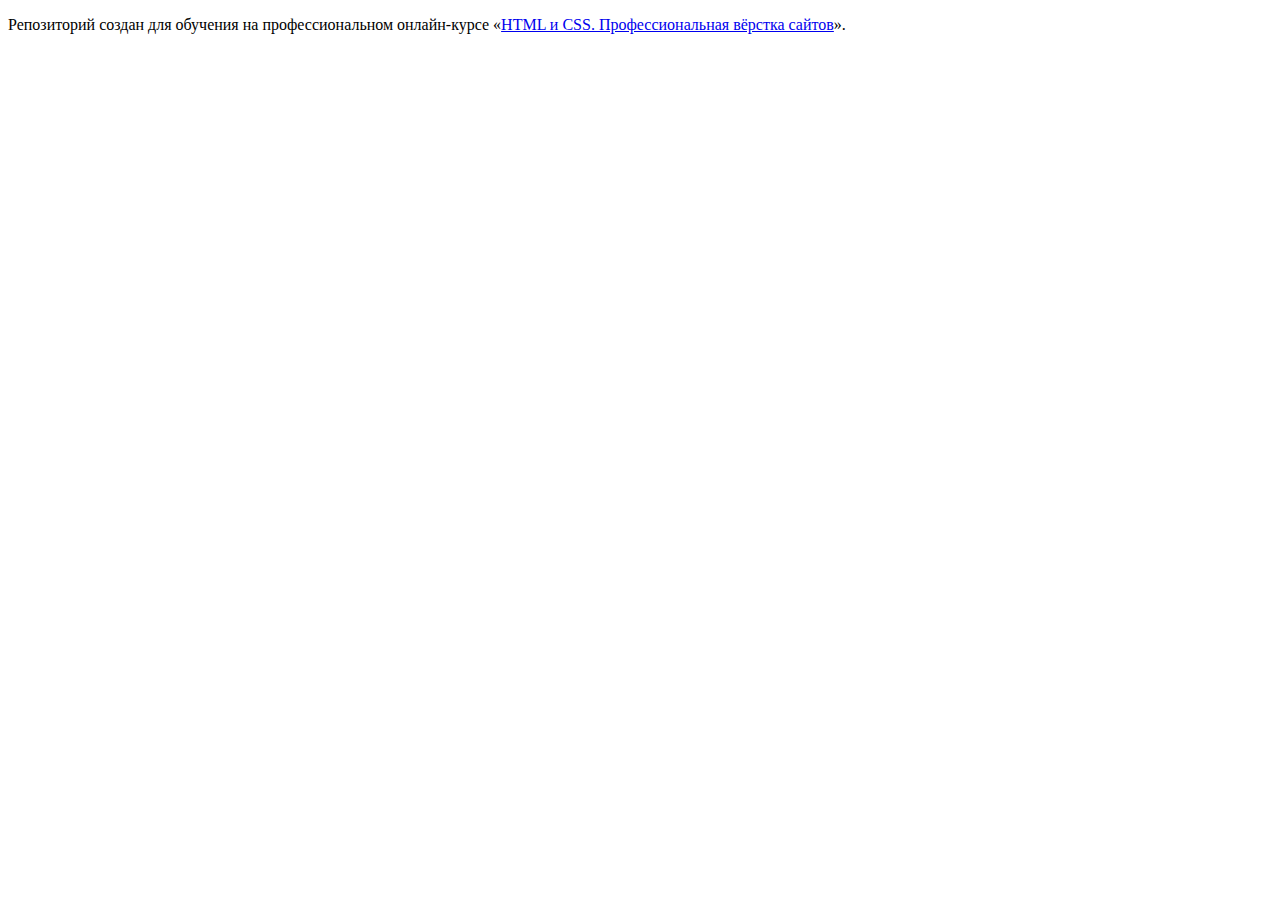
==== index.html @ 83d57901 ":hatching_chick:" ====
<!DOCTYPE html>
<html lang="ru">
  <head>
    <meta charset="utf-8">
    <title>HTML Academy: Глейси</title>
  </head>
  <body>

    <p>Репозиторий создан для обучения на профессиональном онлайн‑курсе «<a href="https://htmlacademy.ru/intensive/htmlcss">HTML и CSS. Профессиональная вёрстка сайтов</a>».</p>

  </body>
</html>
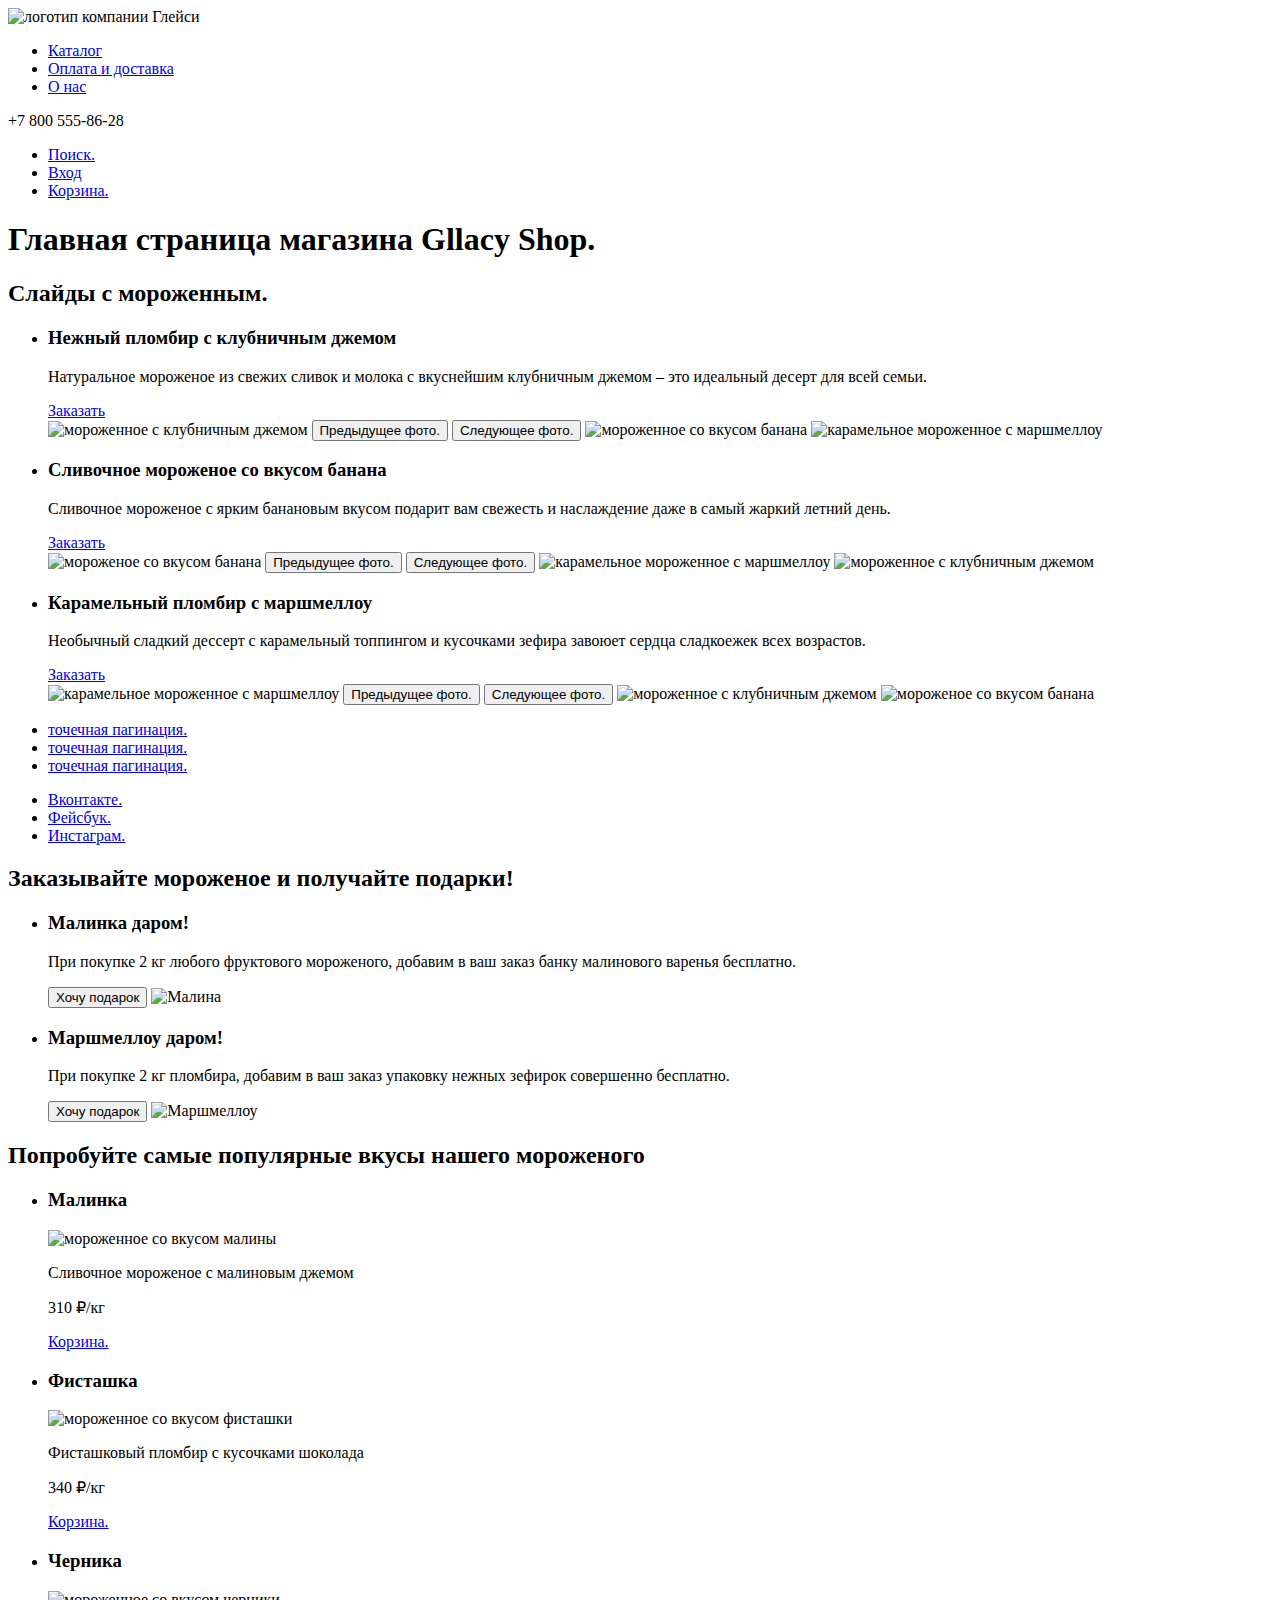
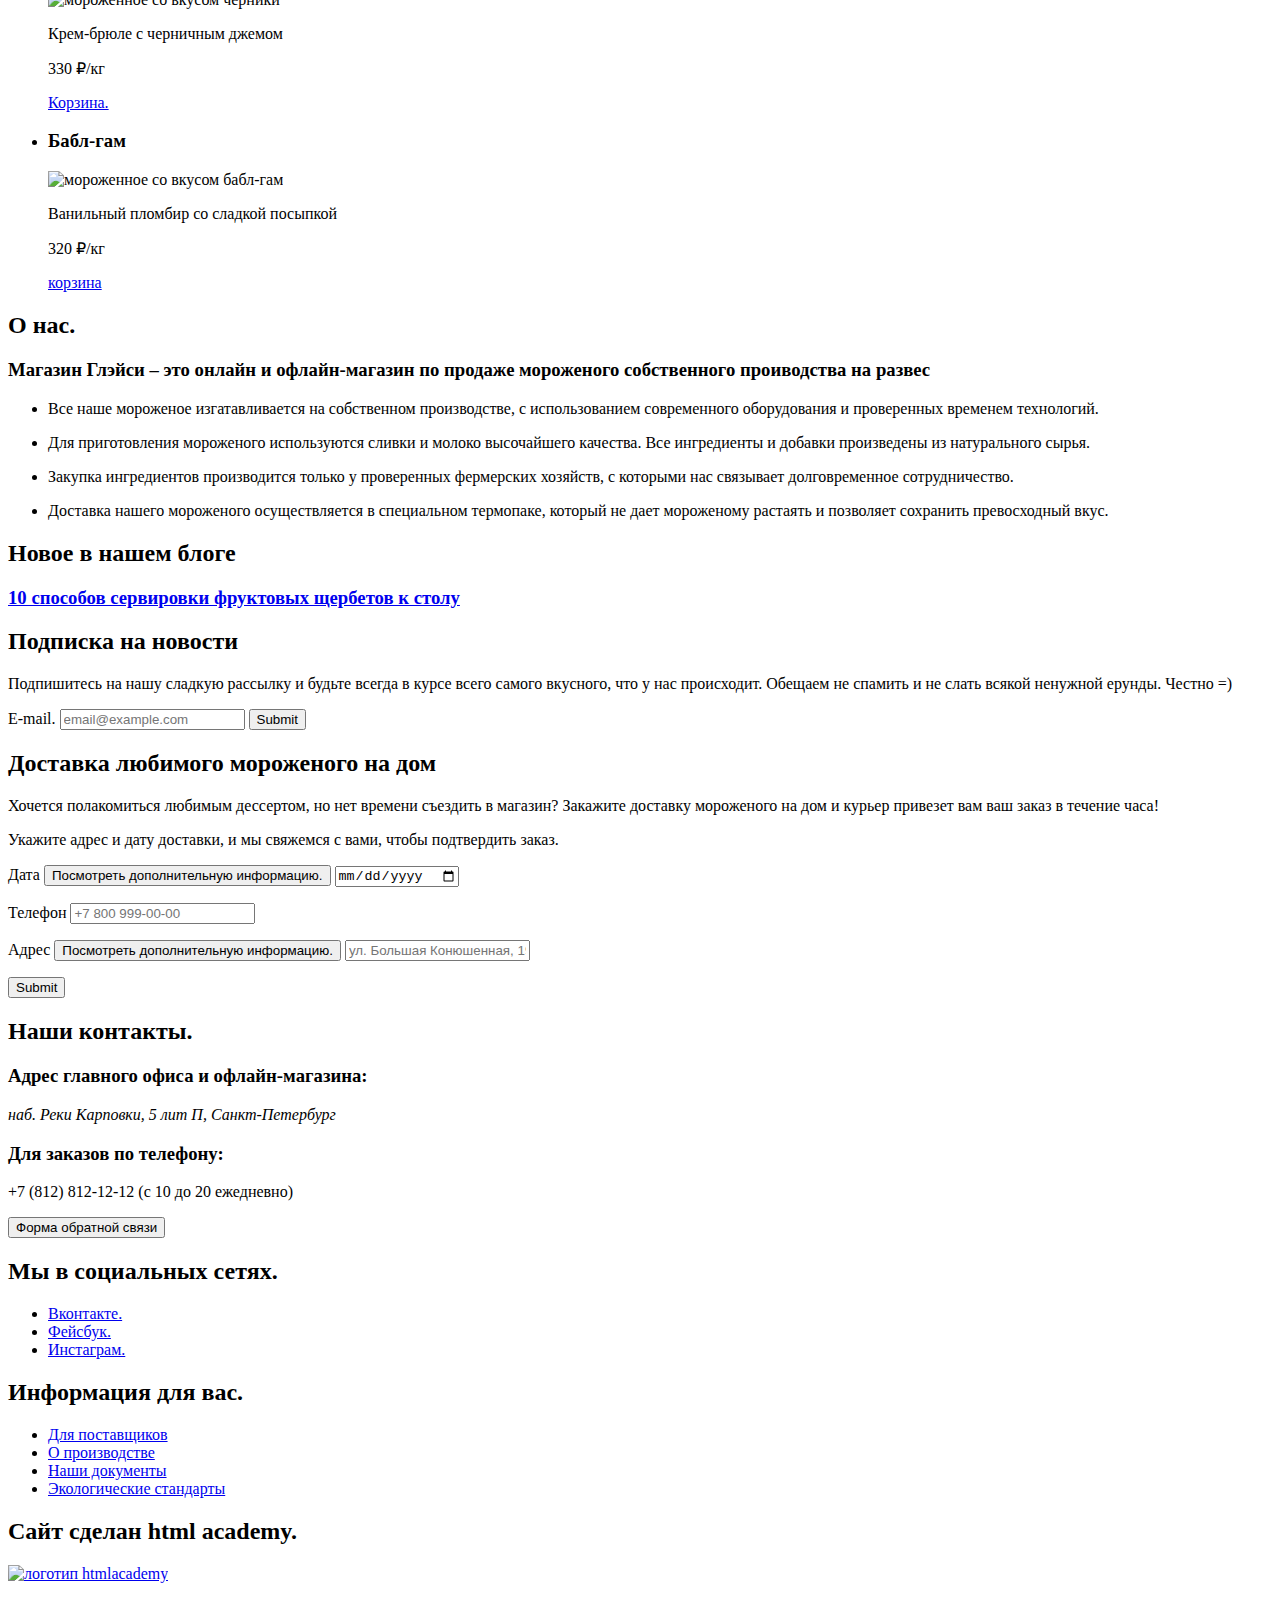
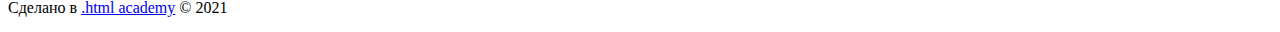
==== commit 778d579b: "добавил семантическую разметку" ====
--- a/index.html
+++ b/index.html
@@ -1,12 +1,358 @@
 <!DOCTYPE html>
 <html lang="ru">
-  <head>
-    <meta charset="utf-8">
-    <title>HTML Academy: Глейси</title>
-  </head>
-  <body>
 
-    <p>Репозиторий создан для обучения на профессиональном онлайн‑курсе «<a href="https://htmlacademy.ru/intensive/htmlcss">HTML и CSS. Профессиональная вёрстка сайтов</a>».</p>
+<head>
+  <meta charset="UTF-8">
+  <meta http-equiv="X-UA-Compatible" content="IE=edge">
+  <meta name="viewport" content="width=device-width, initial-scale=1.0">
+  <title>HTML Academy: Глейси</title>
+</head>
 
-  </body>
+<body>
+  <header class="page-header">
+    <nav class="navigation">
+      <a class="navigation-link"><img class="logo" src="#" alt="логотип компании Глейси" /></a>
+      <ul class="navigation-list">
+        <li class="navigation-item">
+          <a class="navigation-link" href="catalog.html">Каталог</a>
+        </li>
+        <li class="navigation-item">
+          <a class="navigation-link" href="#">Оплата и доставка</a>
+        </li>
+        <li class="navigation-item">
+          <a class="navigation-link" href="#">О нас</a>
+        </li>
+      </ul>
+    </nav>
+    <span class="header-phone">+7 800 555-86-28</span>
+    <ul class="header-user-list">
+      <li class="header-user-item">
+        <a class="header-user-link" href="#"><span class="visually-hidden">Поиск.</span></a>
+      </li>
+      <li class="header-user-item">
+        <a class="header-user-link" href="#">Вход</a>
+      </li>
+      <li class="header-user-item">
+        <a class="header-user-link" href="#"><span class="visually-hidden">Корзина.</span></a>
+      </li>
+    </ul>
+  </header>
+  <main class="main-index">
+    <h1 class="visually-hidden">Главная страница магазина Gllacy Shop.</h1>
+    <section class="slider">
+      <h2 class="visually-hidden">Слайды с мороженным.</h2>
+      <ul class="slider-list">
+        <li class="slider-item">
+          <div>
+            <h3 class="slider-subtitle">
+              Нежный пломбир с клубничным джемом
+            </h3>
+            <p class="slider-text">
+              Натуральное мороженое из свежих сливок и молока с вкуснейшим
+              клубничным джемом – это идеальный десерт для всей семьи.
+            </p>
+            <a class="slider-link-oder" href="#">Заказать</a>
+          </div>
+          <div>
+            <img src="#" alt="мороженное с клубничным джемом">
+            <button class="slider-button slider-prev" type="button">
+              <span class="visually-hidden">Предыдущее фото.</span>
+            </button>
+            <button class="slider-button slider-next" type="button">
+              <span class="visually-hidden">Следующее фото.</span>
+            </button>
+            <img src="#" alt="мороженное со вкусом банана">
+            <img src="#" alt="карамельное мороженное с маршмеллоу">
+          </div>
+        </li>
+        <li class="slider-item visually-hidden">
+          <div>
+            <h3 class="slider-subtitle">
+              Сливочное мороженое со вкусом банана
+            </h3>
+            <p class="slider-text">
+              Сливочное мороженое с ярким банановым вкусом подарит вам
+              свежесть и наслаждение даже в самый жаркий летний день.
+            </p>
+            <a class="slider-link-oder" href="#">Заказать</a>
+          </div>
+          <div>
+            <img src="#" alt="мороженое со вкусом банана">
+            <button class="slider-button slider-prev" type="button">
+              <span class="visually-hidden">Предыдущее фото.</span>
+            </button>
+            <button class="slider-button slider-next" type="button">
+              <span class="visually-hidden">Следующее фото.</span>
+            </button>
+            <img src="#" alt="карамельное мороженное с маршмеллоу">
+            <img src="#" alt="мороженное с клубничным джемом">
+          </div>
+        </li>
+        <li class="slider-item visually-hidden">
+          <div>
+            <h3 class="slider-subtitle">Карамельный пломбир с маршмеллоу</h3>
+            <p class="slider-text">
+              Необычный сладкий дессерт с карамельный топпингом и кусочками
+              зефира завоюет сердца сладкоежек всех возрастов.
+            </p>
+            <a class="slider-link-oder" href="#">Заказать</a>
+          </div>
+          <div>
+            <img src="#" alt="карамельное мороженное с маршмеллоу">
+            <button class="slider-button slider-prev" type="button">
+              <span class="visually-hidden">Предыдущее фото.</span>
+            </button>
+            <button class="slider-button slider-next" type="button">
+              <span class="visually-hidden">Следующее фото.</span>
+            </button>
+            <img src="#" alt="мороженное с клубничным джемом">
+            <img src="#" alt="мороженое со вкусом банана">
+          </div>
+        </li>
+      </ul>
+      <div>
+        <ul class="slider-pagination">
+          <li class="slider-pagination-item">
+            <a class="
+                  slider-pagination-link slider-pagination-link-current
+                " href="#">
+              <span class="visually-hidden">точечная пагинация.</span>
+            </a>
+          </li>
+          <li class="slider-pagination-item">
+            <a class="slider-pagination-link" href="#">
+              <span class="visually-hidden">точечная пагинация.</span>
+            </a>
+          </li>
+          <li class="slider-pagination-item">
+            <a class="slider-pagination-link" href="#">
+              <span class="visually-hidden">точечная пагинация.</span>
+            </a>
+          </li>
+        </ul>
+        <ul class="social-list">
+          <li class="social-item">
+            <a class="social-link" href="https://vk.com/htmlacademy"><span class="visually-hidden">Вконтакте.</span></a>
+          </li>
+          <li class="social-item">
+            <a class="social-link" href="https://www.facebook.com/htmlacademy"><span
+                class="visually-hidden">Фейсбук.</span></a>
+          </li>
+          <li class="social-item">
+            <a class="social-link" href="https://www.instagram.com/htmlacademy/"><span
+                class="visually-hidden">Инстаграм.</span></a>
+          </li>
+        </ul>
+      </div>
+    </section>
+    <section class="present">
+      <h2 class="present-title">Заказывайте мороженое и получайте подарки!</h2>
+      <ul class="present-list">
+        <li class="present-item">
+          <h3 class="present-subtitle">Малинка даром!</h3>
+          <p class="present-text">При покупке 2 кг любого фруктового мороженого, добавим в ваш заказ банку малинового
+            варенья бесплатно.</p>
+          <button class="present-button-oder">Хочу подарок</button>
+          <img src="#" alt="Малина">
+        </li>
+        <li class="present-item">
+          <h3 class="present-subtitle">Маршмеллоу даром!</h3>
+          <p class="present-text">При покупке 2 кг пломбира, добавим в ваш заказ упаковку нежных зефирок совершенно
+            бесплатно.</p>
+          <button class="present-button-oder">Хочу подарок</button>
+          <img src="#" alt="Маршмеллоу">
+        </li>
+      </ul>
+    </section>
+    <section class="ice-cards">
+      <h2 class="ice-cards-title">
+        Попробуйте самые популярные вкусы нашего мороженого
+      </h2>
+      <ul class="ice-cards-list">
+        <li class="ice-cards-item">
+          <h3 class="ice-cards-subtitle">Малинка</h3>
+          <img src="#" alt="мороженное со вкусом малины">
+          <p class="ice-cards-text">Сливочное мороженое с малиновым джемом</p>
+          <p class="ice-cards-price">310 ₽/<span>кг</span></p>
+          <a class="ice-cards-link" href="#"><span class="visually-hidden">Корзина.</span></a>
+        </li>
+        <li class="ice-cards-item">
+          <h3 class="ice-cards-subtitle">Фисташка</h3>
+          <img src="#" alt="мороженное со вкусом фисташки">
+          <p class="ice-cards-text">
+            Фисташковый пломбир с кусочками шоколада
+          </p>
+          <p class="ice-cards-price">340 ₽/<span>кг</span></p>
+          <a class="ice-cards-link" href="#"><span class="visually-hidden">Корзина.</span></a>
+        </li>
+        <li class="ice-cards-item">
+          <h3 class="ice-cards-subtitle">Черника</h3>
+          <img src="#" alt="мороженное со вкусом черники">
+          <p class="ice-cards-text">Крем-брюле с черничным джемом</p>
+          <p class="ice-cards-price">330 ₽/<span>кг</span></p>
+          <a class="ice-cards-link" href="#"><span class="visually-hidden">Корзина.</span></a>
+        </li>
+        <li class="ice-cards-item">
+          <h3 class="ice-cards-subtitle">Бабл-гам</h3>
+          <img src="#" alt="мороженное со вкусом бабл-гам">
+          <p class="ice-cards-text">Ванильный пломбир со сладкой посыпкой</p>
+          <p class="ice-cards-price">320 ₽/<span>кг</span></p>
+          <a class="ice-cards-link" href="#"><span>корзина</span></a>
+        </li>
+      </ul>
+    </section>
+    <section class="advantages">
+      <h2 class="visualli-hidden">О нас.</h2>
+      <h3 class="advantages-subtitle">
+        Магазин Глэйси – это онлайн и офлайн-магазин по продаже мороженого
+        собственного проиводства на развес
+      </h3>
+      <ul class="advantages-list">
+        <li class="advantages-item">
+          <p class="advantages-description">
+            Все наше мороженое изгатавливается на собственном производстве, с
+            использованием современного оборудования и проверенных временем
+            технологий.
+          </p>
+        </li>
+        <li class="advantages-item">
+          <p class="advantages-description">
+            Для приготовления мороженого используются сливки и молоко
+            высочайшего качества. Все ингредиенты и добавки произведены из
+            натурального сырья.
+          </p>
+        </li>
+        <li class="advantages-item">
+          <p class="advantages-description">
+            Закупка ингредиентов производится только у проверенных фермерских
+            хозяйств, с которыми нас связывает долговременное сотрудничество.
+          </p>
+        </li>
+        <li class="advantages-item">
+          <p class="advantages-description">
+            Доставка нашего мороженого осуществляется в специальном термопаке,
+            который не дает мороженому растаять и позволяет сохранить
+            превосходный вкус.
+          </p>
+        </li>
+      </ul>
+    </section>
+    <section class="news-blog">
+      <h2 class="news-blog-title">Новое в нашем блоге</h2>
+      <a class="news-blog-link" href="#">
+        <h3 class="news-blog-subtitle">
+          10 способов сервировки фруктовых щербетов к столу
+        </h3>
+      </a>
+    </section>
+    <section class="subscribe">
+      <h2 class="visually-title">Подписка на новости</h2>
+      <form class="subscribe-form" action="https://echo.htmlacademy.ru/" method="POST">
+        <p class="subscribe-text">
+          Подпишитесь на нашу сладкую рассылку и будьте всегда в курсе всего
+          самого вкусного, что у нас происходит. Обещаем не спамить и не слать
+          всякой ненужной ерунды. Честно =)
+        </p>
+        <label class="visually-hidden" for="user-email">E-mail.</label>
+        <input type="email" name="user-email" id="user-email" placeholder="email@example.com">
+        <input class="subscribe-button-submit" type="submit">
+      </form>
+    </section>
+    <section class="delivery">
+      <h2 class="delivery-title">Доставка любимого мороженого на дом</h2>
+      <p class="delivery-text">
+        Хочется полакомиться любимым дессертом, но нет времени съездить в
+        магазин? Закажите доставку мороженого на дом и курьер привезет вам ваш
+        заказ в течение часа!
+      </p>
+      <form class="delivery-form" action="https://echo.htmlacademy.ru/" method="POST">
+        <p class="delivery-text">
+          Укажите адрес и дату доставки, и мы свяжемся с вами, чтобы
+          подтвердить заказ.
+        </p>
+        <p class="delivery-form-date">
+          <span class="delivery-form-label delivery-form-label-icon">
+            <label for="delivery-date">Дата</label>
+            <button class="delivery-info" type="button">
+              <span class="visually-hidden">Посмотреть дополнительную информацию.</span>
+            </button>
+            <input type="date" name="delivery-date" id="delivery-date">
+          </span>
+        </p>
+        <p>
+          <label for="user-tel">Телефон</label>
+          <input type="tel" name="user-tel" id="user-tel" placeholder="+7 800 999-00-00">
+        </p>
+        <p class="delivery-form-address">
+          <span class="delivery-form-label delivery-form-label-icon">
+            <label for="delivery-address">Адрес</label>
+            <button class="delivery-info" type="button">
+              <span class="visually-hidden">Посмотреть дополнительную информацию.</span>
+            </button>
+            <input type="text" name="delivery-address" id="delivery-address" placeholder="ул. Большая Конюшенная, 19/8">
+          </span>
+        </p>
+        <input class="delivery-button-submit" type="submit">
+      </form>
+    </section>
+    <section class="contacts">
+      <h2 class="visually-hidden">Наши контакты.</h2>
+      <h3 class="contacts-subtitle">
+        Адрес главного офиса и офлайн-магазина:
+      </h3>
+      <address class="contacts-address-text">
+        наб. Реки Карповки, 5 лит П, Санкт-Петербург
+      </address>
+      <h3 class="contacts-subtitle">Для заказов по телефону:</h3>
+      <p class="contacts-phone">
+        +7 (812) 812-12-12
+        <span class="contacts-schedule">(с 10 до 20 ежедневно)</span>
+      </p>
+      <button class="contacts-button-feedback" type="button">
+        Форма обратной связи
+      </button>
+    </section>
+  </main>
+  <footer class="page-footer">
+    <section class="social">
+      <h2 class="visually-hidden">Мы в социальных сетях.</h2>
+      <ul class="social-list">
+        <li class="social-item">
+          <a class="social-link" href="https://vk.com/htmlacademy"><span class="visually-hidden">Вконтакте.</span></a>
+        </li>
+        <li class="social-item">
+          <a class="social-link" href="https://www.facebook.com/htmlacademy"><span
+              class="visually-hidden">Фейсбук.</span></a>
+        </li>
+        <li class="social-item">
+          <a class="social-link" href="https://www.instagram.com/htmlacademy/"><span
+              class="visually-hidden">Инстаграм.</span></a>
+        </li>
+      </ul>
+    </section>
+    <section class="documents-info">
+      <h2 class="visually-hidden">Информация для вас.</h2>
+      <ul class="documents-list">
+        <li class="documents-item">
+          <a class="documents-link" href="#">Для поставщиков</a>
+        </li>
+        <li class="documents-item">
+          <a class="documents-link" href="#">О производстве</a>
+        </li>
+        <li class="documents-item">
+          <a class="documents-link" href="#">Наши документы</a>
+        </li>
+        <li class="documents-item">
+          <a class="documents-link" href="#">Экологические стандарты</a>
+        </li>
+      </ul>
+    </section>
+    <section class="about-site">
+      <h2 class="visually-hidden">Сайт сделан html academy.</h2>
+      <a class="logo-htmlacademy" href="https://htmlacademy.ru/"><img src="#" alt="логотип htmlacademy"></a>
+      <p class="copyright-htmlacademy">Сделано в <a href="https://htmlacademy.ru/">.html academy</a> © 2021</p>
+    </section>
+  </footer>
+</body>
+
 </html>
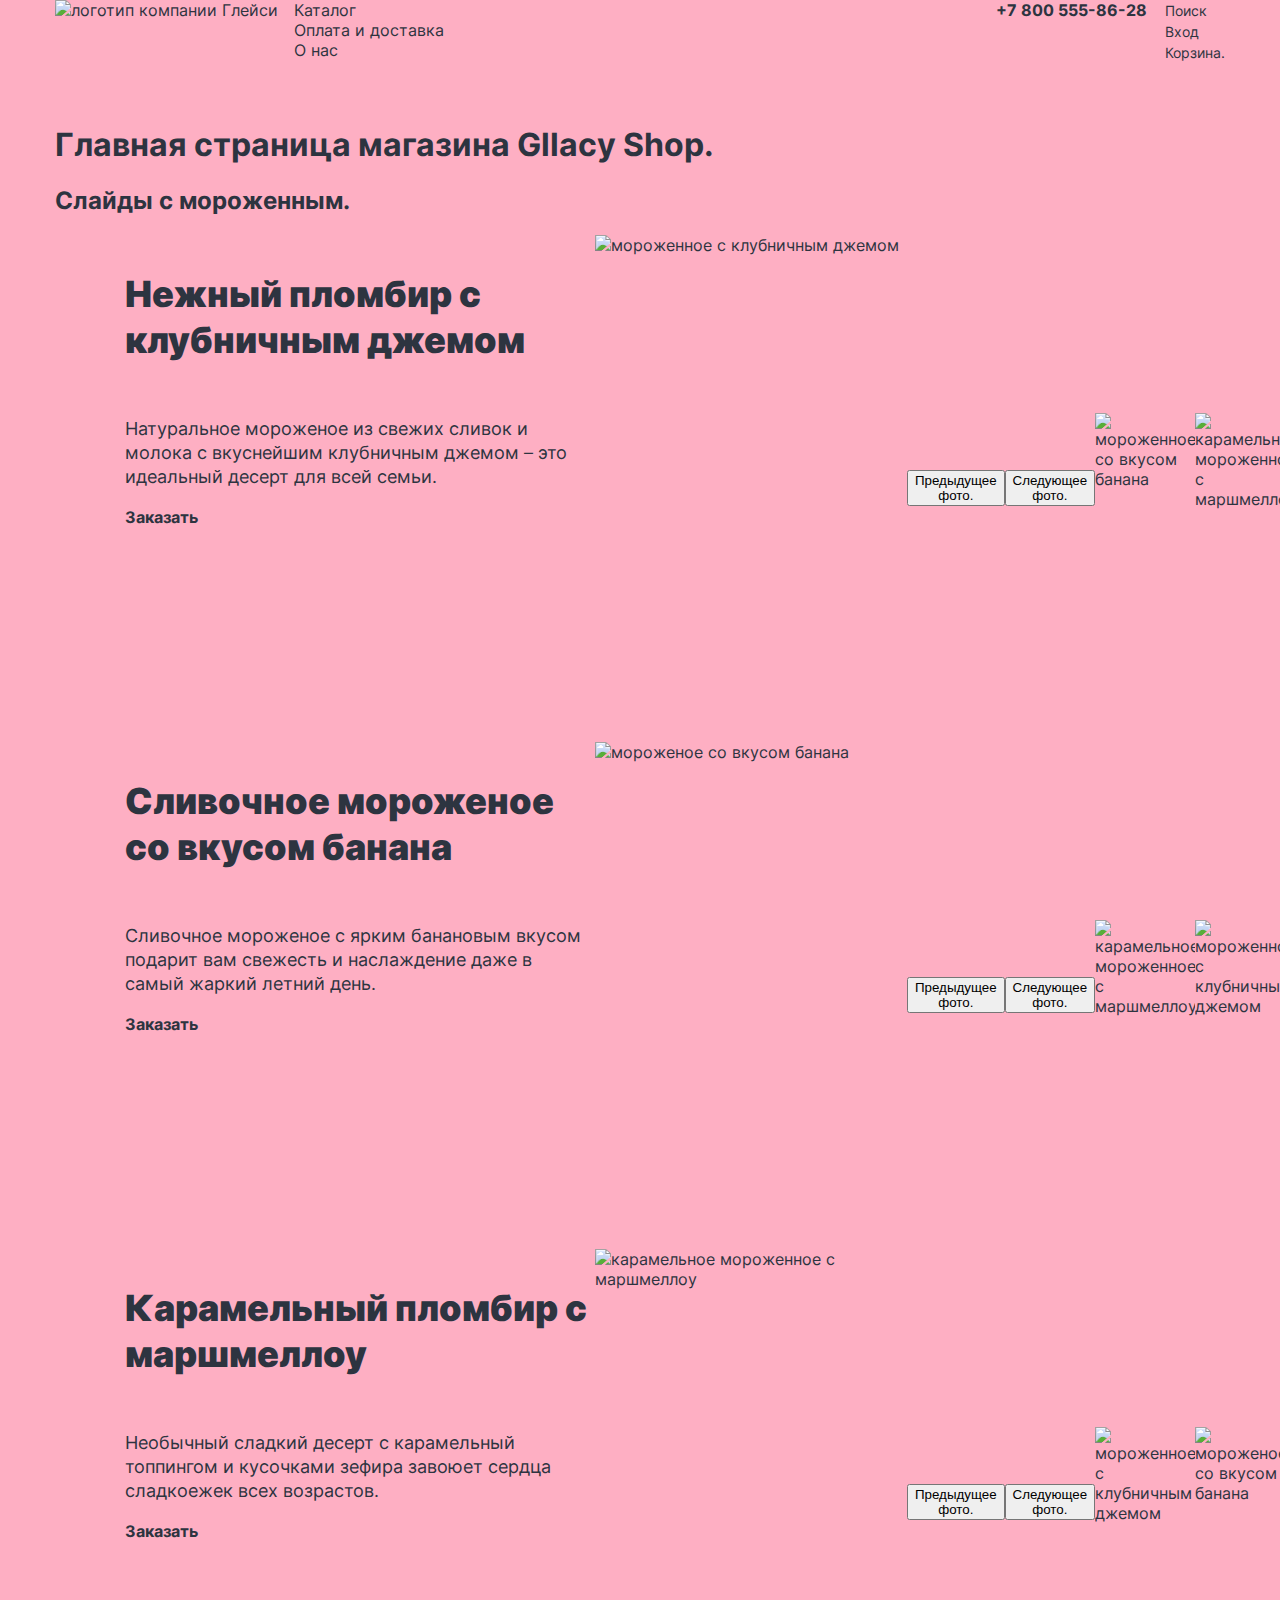
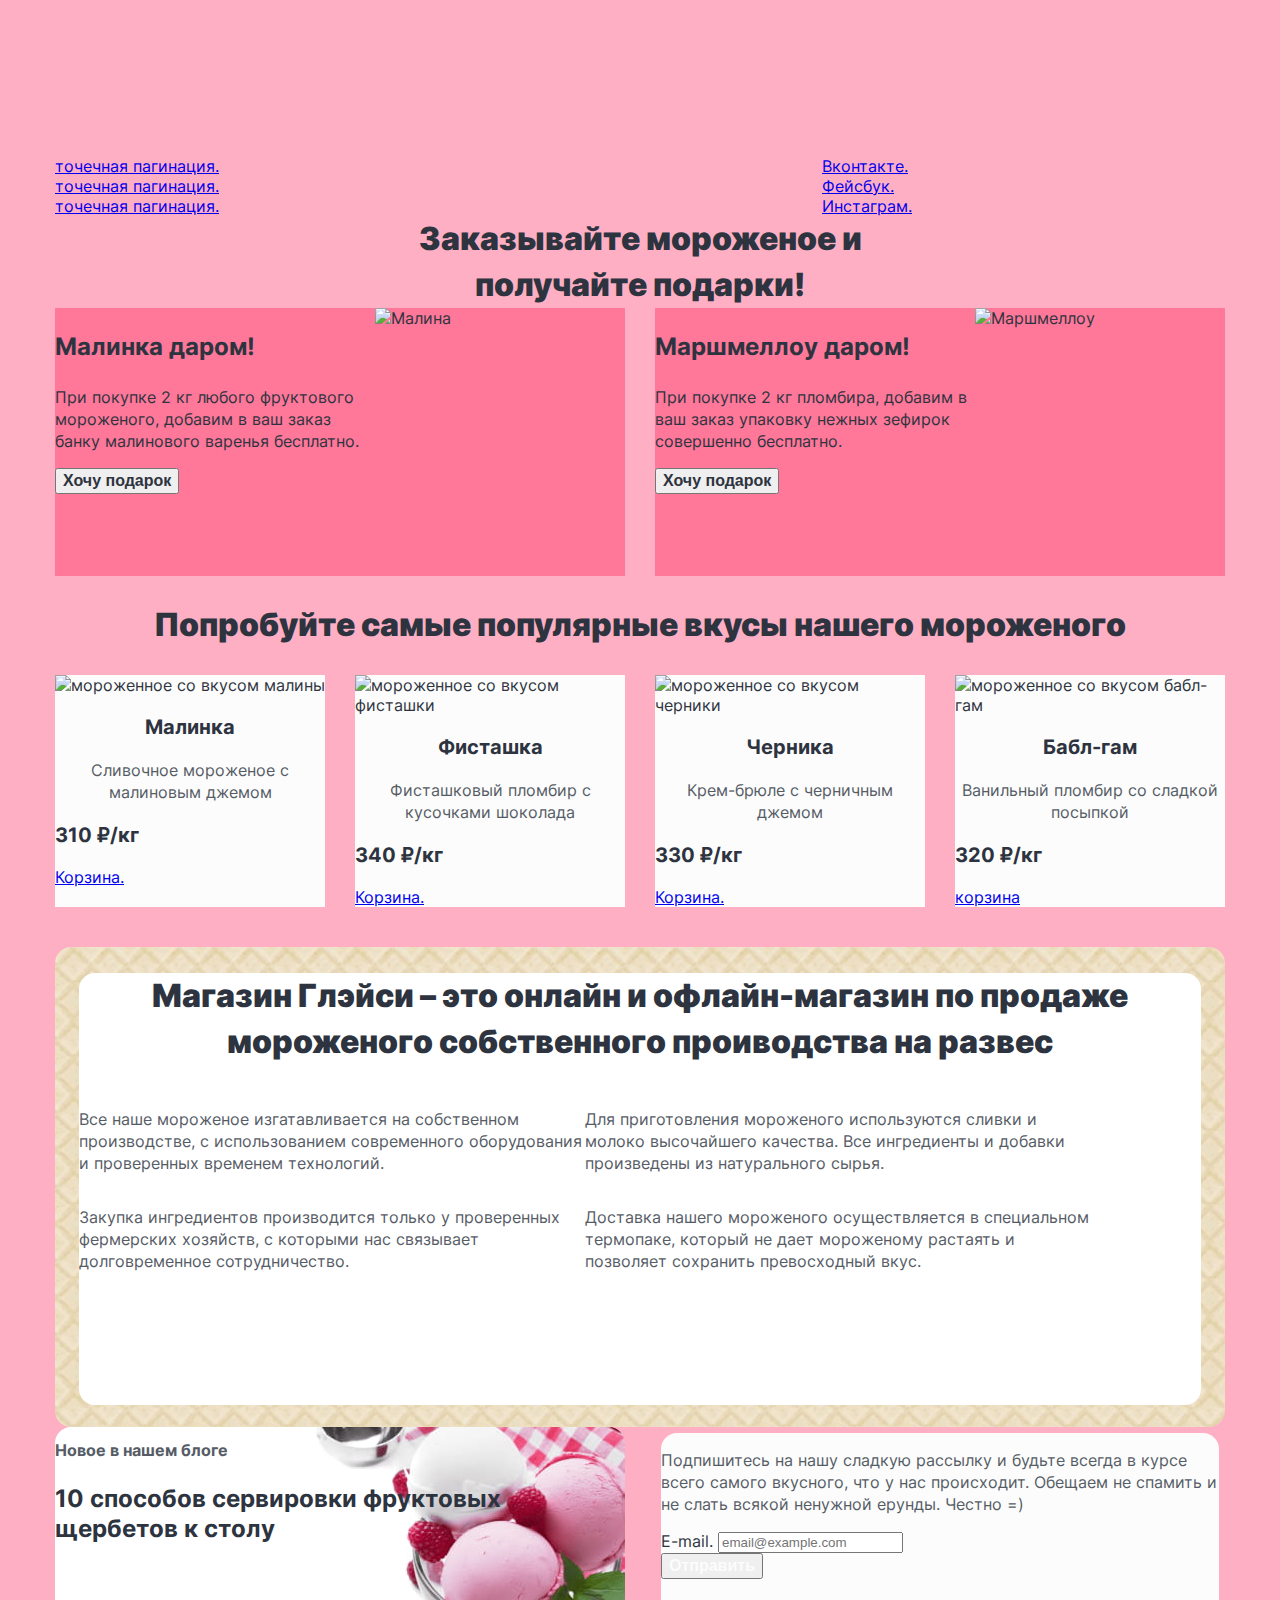
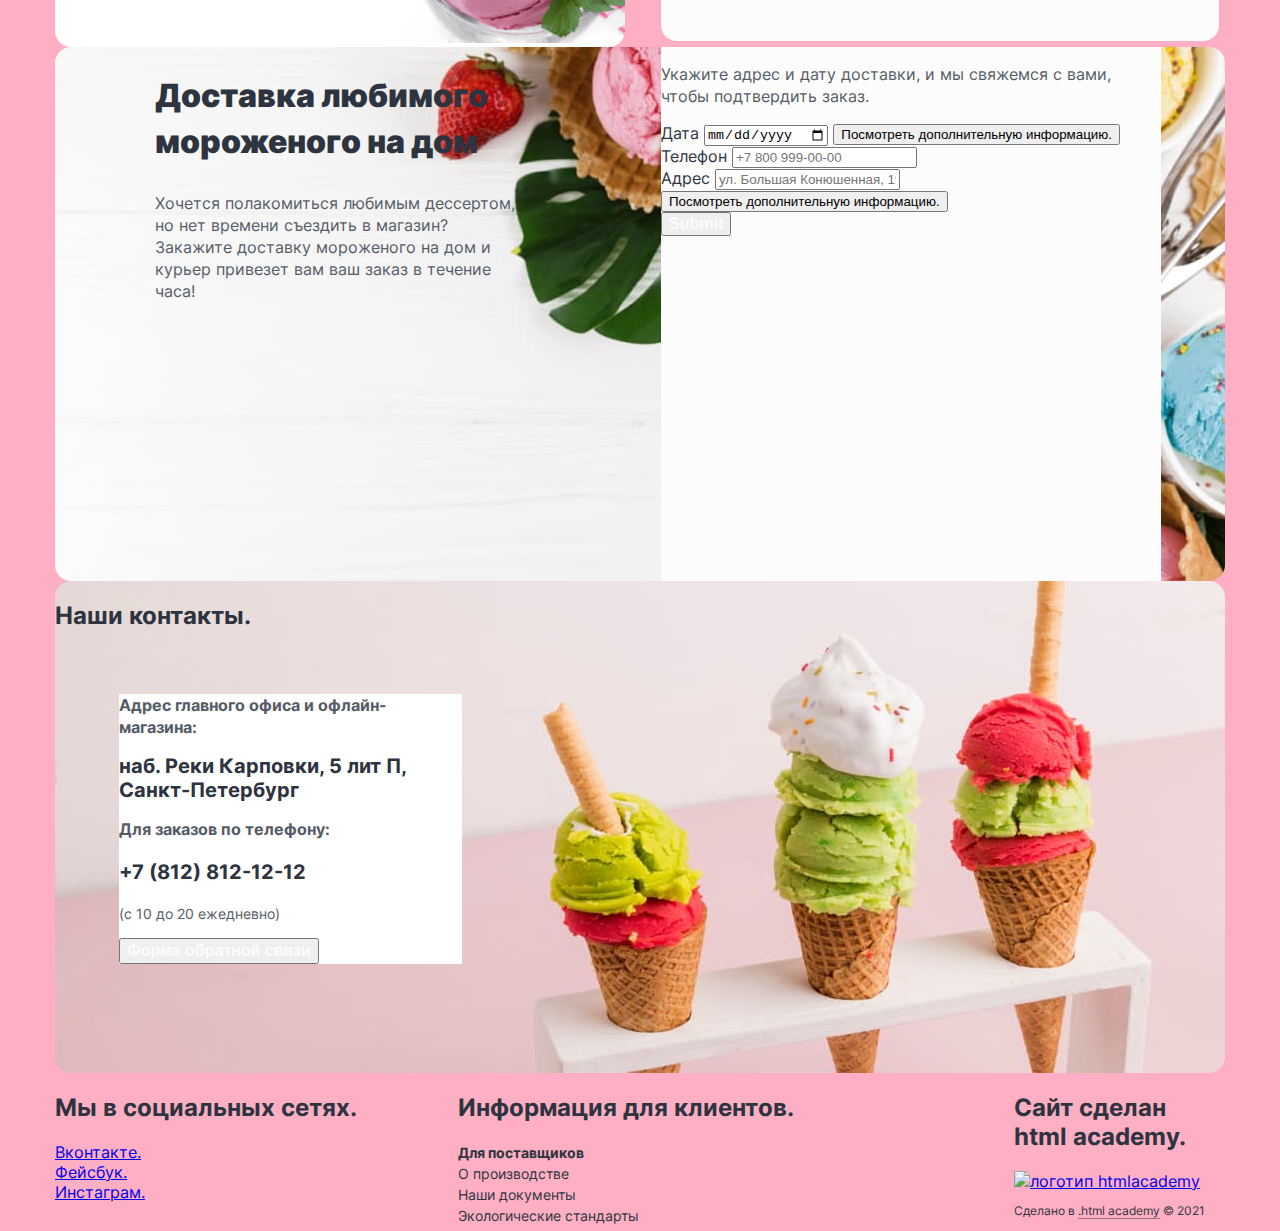
==== commit 9976c516: "Сетка страницы и крупных блоков на флексах для главной страницы" ====
--- a/index.html
+++ b/index.html
@@ -6,116 +6,129 @@
   <meta http-equiv="X-UA-Compatible" content="IE=edge">
   <meta name="viewport" content="width=device-width, initial-scale=1.0">
   <title>HTML Academy: Глейси</title>
+  <link rel="stylesheet" href="styles/styles.css">
 </head>
 
 <body>
   <header class="page-header">
-    <nav class="navigation">
-      <a class="navigation-link"><img class="logo" src="#" alt="логотип компании Глейси" /></a>
-      <ul class="navigation-list">
-        <li class="navigation-item">
-          <a class="navigation-link" href="catalog.html">Каталог</a>
+    <div class="header-container">
+      <a class="header-logo-link">
+        <img class="header-logo-image" src="images/svg/logo-header.svg" width="137" height="56"
+          alt="логотип компании Глейси" />
+      </a>
+      <nav class="navigation">
+        <ul class="navigation-list">
+          <li class="navigation-item">
+            <a class="navigation-link" href="catalog.html">Каталог</a>
+          </li>
+          <li class="navigation-item">
+            <a class="navigation-link" href="#">Оплата и доставка</a>
+          </li>
+          <li class="navigation-item">
+            <a class="navigation-link" href="#">О нас</a>
+          </li>
+        </ul>
+      </nav>
+      <a class="header-phone-link" href="tel:78005558628">+7 800 555-86-28</a>
+      <ul class="menu-user-list">
+        <li class="menu-user-item">
+          <a class="menu-user-link" href="#">
+            <span class="visually-hidden">Поиск</span>
+          </a>
         </li>
-        <li class="navigation-item">
-          <a class="navigation-link" href="#">Оплата и доставка</a>
+        <li class="menu-user-item">
+          <a class="menu-user-link" href="#">Вход</a>
         </li>
-        <li class="navigation-item">
-          <a class="navigation-link" href="#">О нас</a>
+        <li class="menu-user-item">
+          <a class="menu-user-link" href="#"><span class="visually-hidden">Корзина.</span></a>
         </li>
       </ul>
-    </nav>
-    <span class="header-phone">+7 800 555-86-28</span>
-    <ul class="header-user-list">
-      <li class="header-user-item">
-        <a class="header-user-link" href="#"><span class="visually-hidden">Поиск.</span></a>
-      </li>
-      <li class="header-user-item">
-        <a class="header-user-link" href="#">Вход</a>
-      </li>
-      <li class="header-user-item">
-        <a class="header-user-link" href="#"><span class="visually-hidden">Корзина.</span></a>
-      </li>
-    </ul>
+    </div>
   </header>
-  <main class="main-index">
+  <main class="main-index main-container">
     <h1 class="visually-hidden">Главная страница магазина Gllacy Shop.</h1>
     <section class="slider">
       <h2 class="visually-hidden">Слайды с мороженным.</h2>
-      <ul class="slider-list">
-        <li class="slider-item">
-          <div>
-            <h3 class="slider-subtitle">
-              Нежный пломбир с клубничным джемом
-            </h3>
-            <p class="slider-text">
-              Натуральное мороженое из свежих сливок и молока с вкуснейшим
-              клубничным джемом – это идеальный десерт для всей семьи.
-            </p>
-            <a class="slider-link-oder" href="#">Заказать</a>
-          </div>
-          <div>
-            <img src="#" alt="мороженное с клубничным джемом">
-            <button class="slider-button slider-prev" type="button">
-              <span class="visually-hidden">Предыдущее фото.</span>
-            </button>
-            <button class="slider-button slider-next" type="button">
-              <span class="visually-hidden">Следующее фото.</span>
-            </button>
-            <img src="#" alt="мороженное со вкусом банана">
-            <img src="#" alt="карамельное мороженное с маршмеллоу">
-          </div>
-        </li>
-        <li class="slider-item visually-hidden">
-          <div>
-            <h3 class="slider-subtitle">
-              Сливочное мороженое со вкусом банана
-            </h3>
-            <p class="slider-text">
-              Сливочное мороженое с ярким банановым вкусом подарит вам
-              свежесть и наслаждение даже в самый жаркий летний день.
-            </p>
-            <a class="slider-link-oder" href="#">Заказать</a>
-          </div>
-          <div>
-            <img src="#" alt="мороженое со вкусом банана">
-            <button class="slider-button slider-prev" type="button">
-              <span class="visually-hidden">Предыдущее фото.</span>
-            </button>
-            <button class="slider-button slider-next" type="button">
-              <span class="visually-hidden">Следующее фото.</span>
-            </button>
-            <img src="#" alt="карамельное мороженное с маршмеллоу">
-            <img src="#" alt="мороженное с клубничным джемом">
-          </div>
-        </li>
-        <li class="slider-item visually-hidden">
-          <div>
-            <h3 class="slider-subtitle">Карамельный пломбир с маршмеллоу</h3>
-            <p class="slider-text">
-              Необычный сладкий дессерт с карамельный топпингом и кусочками
-              зефира завоюет сердца сладкоежек всех возрастов.
-            </p>
-            <a class="slider-link-oder" href="#">Заказать</a>
-          </div>
-          <div>
-            <img src="#" alt="карамельное мороженное с маршмеллоу">
-            <button class="slider-button slider-prev" type="button">
-              <span class="visually-hidden">Предыдущее фото.</span>
-            </button>
-            <button class="slider-button slider-next" type="button">
-              <span class="visually-hidden">Следующее фото.</span>
-            </button>
-            <img src="#" alt="мороженное с клубничным джемом">
-            <img src="#" alt="мороженое со вкусом банана">
-          </div>
-        </li>
-      </ul>
-      <div>
-        <ul class="slider-pagination">
+      <div class="slider-container">
+        <div class="slider-container-text">
+          <h3 class="slider-subtitle">
+            Нежный пломбир с клубничным джемом
+          </h3>
+          <p class="slider-text">
+            Натуральное мороженое из свежих сливок и молока с вкуснейшим
+            клубничным джемом – это идеальный десерт для всей семьи.
+          </p>
+          <a class="slider-link-oder" href="#">Заказать</a>
+        </div>
+        <div class="slider-container-image">
+          <img class="slider-image-big" src="images/slider-klubnika-big.png" width="312" height="507"
+            alt="мороженное с клубничным джемом">
+          <button class="slider-button slider-prev" type="button">
+            <span class="visually-hidden">Предыдущее фото.</span>
+          </button>
+          <button class="slider-button slider-next" type="button">
+            <span class="visually-hidden">Следующее фото.</span>
+          </button>
+          <img class="slider-image-smoll" src="images/slider-banan-smoll.png" width="100" height="150"
+            alt="мороженное со вкусом банана">
+          <img class="slider-image-smoll" src="images/slider-zefir-smoll.png" width="100" height="150"
+            alt="карамельное мороженное с маршмеллоу">
+        </div>
+      </div>
+      <div class="slider-container">
+        <div class="slider-container-text">
+          <h3 class="slider-subtitle">
+            Сливочное мороженое со вкусом банана
+          </h3>
+          <p class="slider-text">
+            Сливочное мороженое с ярким банановым вкусом подарит вам
+            свежесть и наслаждение даже в самый жаркий летний день.
+          </p>
+          <a class="slider-link-oder" href="#">Заказать</a>
+        </div>
+        <div class="slider-container-image">
+          <img class="slider-image-big" src="images/slider-banan-big.png" width="312" height="507"
+            alt="мороженое со вкусом банана">
+          <button class="slider-button slider-prev" type="button">
+            <span class="visually-hidden">Предыдущее фото.</span>
+          </button>
+          <button class="slider-button slider-next" type="button">
+            <span class="visually-hidden">Следующее фото.</span>
+          </button>
+          <img class="slider-image-smoll" src="images/slider-zefir-smoll.png" width="100" height="150"
+            alt="карамельное мороженное с маршмеллоу">
+          <img class="slider-image-smoll" src="images/slider-klubnika-smoll.png" width="100" height="150"
+            alt="мороженное с клубничным джемом">
+        </div>
+      </div>
+      <div class="slider-container">
+        <div class="slider-container-text">
+          <h3 class="slider-subtitle">Карамельный пломбир с маршмеллоу</h3>
+          <p class="slider-text">
+            Необычный сладкий десерт с карамельный топпингом и кусочками
+            зефира завоюет сердца сладкоежек всех возрастов.
+          </p>
+          <a class="slider-link-oder" href="#">Заказать</a>
+        </div>
+        <div class="slider-container-image">
+          <img class="slider-image-big" src="images/slider-zefir-big.png" width="312" height="507"
+            alt="карамельное мороженное с маршмеллоу">
+          <button class="slider-button slider-prev" type="button">
+            <span class="visually-hidden">Предыдущее фото.</span>
+          </button>
+          <button class="slider-button slider-next" type="button">
+            <span class="visually-hidden">Следующее фото.</span>
+          </button>
+          <img class="slider-image-smoll" src="images/slider-klubnika-smoll.png" width="100" height="150"
+            alt="мороженное с клубничным джемом">
+          <img class="slider-image-smoll" src="images/slider-banan-smoll.png" width="100" height="150"
+            alt="мороженое со вкусом банана">
+        </div>
+      </div>
+      <div class="slider-container">
+        <ul class="slider-pagination-list">
           <li class="slider-pagination-item">
-            <a class="
-                  slider-pagination-link slider-pagination-link-current
-                " href="#">
+            <a class="slider-pagination-link slider-pagination-link-current" href="#">
               <span class="visually-hidden">точечная пагинация.</span>
             </a>
           </li>
@@ -147,211 +160,248 @@
     </section>
     <section class="present">
       <h2 class="present-title">Заказывайте мороженое и получайте подарки!</h2>
-      <ul class="present-list">
-        <li class="present-item">
-          <h3 class="present-subtitle">Малинка даром!</h3>
-          <p class="present-text">При покупке 2 кг любого фруктового мороженого, добавим в ваш заказ банку малинового
-            варенья бесплатно.</p>
-          <button class="present-button-oder">Хочу подарок</button>
-          <img src="#" alt="Малина">
-        </li>
-        <li class="present-item">
-          <h3 class="present-subtitle">Маршмеллоу даром!</h3>
-          <p class="present-text">При покупке 2 кг пломбира, добавим в ваш заказ упаковку нежных зефирок совершенно
-            бесплатно.</p>
-          <button class="present-button-oder">Хочу подарок</button>
-          <img src="#" alt="Маршмеллоу">
-        </li>
-      </ul>
+      <div class="present-container-general">
+        <div class="present-container-1">
+          <div class="present-container-discription">
+            <h3 class="present-subtitle">Малинка даром!</h3>
+            <p class="present-text">При покупке 2 кг любого фруктового мороженого, добавим в ваш заказ банку малинового
+              варенья бесплатно.</p>
+            <button class="present-button-oder">Хочу подарок</button>
+          </div>
+          <div class="present-container-image">
+            <img class="present-image-malina" src="images/present-malina.png" width="181" height="240" alt="Малина">
+          </div>
+        </div>
+        <div class="present-container-2">
+          <div class="present-container-discription">
+            <h3 class="present-subtitle">Маршмеллоу даром!</h3>
+            <p class="present-text">При покупке 2 кг пломбира, добавим в ваш заказ упаковку нежных зефирок совершенно
+              бесплатно.</p>
+            <button class="present-button-oder">Хочу подарок</button>
+          </div>
+          <div class="present-container-image">
+            <img class="present-image-zefir" src="images/present-zefir.png" width="232" height="249" alt="Маршмеллоу">
+          </div>
+        </div>
+      </div>
     </section>
     <section class="ice-cards">
       <h2 class="ice-cards-title">
         Попробуйте самые популярные вкусы нашего мороженого
       </h2>
-      <ul class="ice-cards-list">
-        <li class="ice-cards-item">
-          <h3 class="ice-cards-subtitle">Малинка</h3>
-          <img src="#" alt="мороженное со вкусом малины">
-          <p class="ice-cards-text">Сливочное мороженое с малиновым джемом</p>
-          <p class="ice-cards-price">310 ₽/<span>кг</span></p>
-          <a class="ice-cards-link" href="#"><span class="visually-hidden">Корзина.</span></a>
-        </li>
-        <li class="ice-cards-item">
-          <h3 class="ice-cards-subtitle">Фисташка</h3>
-          <img src="#" alt="мороженное со вкусом фисташки">
-          <p class="ice-cards-text">
-            Фисташковый пломбир с кусочками шоколада
-          </p>
-          <p class="ice-cards-price">340 ₽/<span>кг</span></p>
-          <a class="ice-cards-link" href="#"><span class="visually-hidden">Корзина.</span></a>
-        </li>
-        <li class="ice-cards-item">
-          <h3 class="ice-cards-subtitle">Черника</h3>
-          <img src="#" alt="мороженное со вкусом черники">
-          <p class="ice-cards-text">Крем-брюле с черничным джемом</p>
-          <p class="ice-cards-price">330 ₽/<span>кг</span></p>
-          <a class="ice-cards-link" href="#"><span class="visually-hidden">Корзина.</span></a>
-        </li>
-        <li class="ice-cards-item">
-          <h3 class="ice-cards-subtitle">Бабл-гам</h3>
-          <img src="#" alt="мороженное со вкусом бабл-гам">
-          <p class="ice-cards-text">Ванильный пломбир со сладкой посыпкой</p>
-          <p class="ice-cards-price">320 ₽/<span>кг</span></p>
-          <a class="ice-cards-link" href="#"><span>корзина</span></a>
-        </li>
-      </ul>
+      <div class="ice-container">
+        <ul class="ice-cards-list">
+          <li class="ice-cards-item">
+            <img class="ice-cards-image" src="images/catalog/malina.png" width="270" height="184"
+              alt="мороженное со вкусом малины">
+            <h3 class="ice-cards-subtitle">Малинка</h3>
+            <p class="ice-cards-text">Сливочное мороженое с малиновым джемом</p>
+            <p class="ice-cards-price">310 ₽/кг</p>
+            <a class="ice-cards-link" href="#"><span class="visually-hidden">Корзина.</span></a>
+          </li>
+          <li class="ice-cards-item">
+            <img class="ice-cards-image" src="images/catalog/fistashka.png" width="270" height="184"
+              alt="мороженное со вкусом фисташки">
+            <h3 class="ice-cards-subtitle">Фисташка</h3>
+            <p class="ice-cards-text">
+              Фисташковый пломбир с кусочками шоколада
+            </p>
+            <p class="ice-cards-price">340 ₽/кг</p>
+            <a class="ice-cards-link" href="#"><span class="visually-hidden">Корзина.</span></a>
+          </li>
+          <li class="ice-cards-item">
+            <img class="ice-cards-image" src="images/catalog/chernika.png" width="270" height="184"
+              alt="мороженное со вкусом черники">
+            <h3 class="ice-cards-subtitle">Черника</h3>
+            <p class="ice-cards-text">Крем-брюле с черничным джемом</p>
+            <p class="ice-cards-price">330 ₽/кг</p>
+            <a class="ice-cards-link" href="#"><span class="visually-hidden">Корзина.</span></a>
+          </li>
+          <li class="ice-cards-item">
+            <img class="ice-cards-image" src="images/catalog/buble-gum.png" width="270" height="184"
+              alt="мороженное со вкусом бабл-гам">
+            <h3 class="ice-cards-subtitle">Бабл-гам</h3>
+            <p class="ice-cards-text">Ванильный пломбир со сладкой посыпкой</p>
+            <p class="ice-cards-price">320 ₽/кг</p>
+            <a class="ice-cards-link" href="#"><span>корзина</span></a>
+          </li>
+        </ul>
+      </div>
     </section>
     <section class="advantages">
-      <h2 class="visualli-hidden">О нас.</h2>
-      <h3 class="advantages-subtitle">
-        Магазин Глэйси – это онлайн и офлайн-магазин по продаже мороженого
-        собственного проиводства на развес
-      </h3>
-      <ul class="advantages-list">
-        <li class="advantages-item">
-          <p class="advantages-description">
-            Все наше мороженое изгатавливается на собственном производстве, с
-            использованием современного оборудования и проверенных временем
-            технологий.
+      <div class="advantages-container">
+        <h2 class="advantages-subtitle">
+          Магазин Глэйси – это онлайн и офлайн-магазин по продаже мороженого
+          собственного проиводства на развес
+        </h2>
+        <ul class="advantages-list">
+          <li class="advantages-item">
+            <p class="advantages-description">
+              Все наше мороженое изгатавливается на собственном производстве, с
+              использованием современного оборудования и проверенных временем
+              технологий.
+            </p>
+          </li>
+          <li class="advantages-item">
+            <p class="advantages-description">
+              Для приготовления мороженого используются сливки и молоко
+              высочайшего качества. Все ингредиенты и добавки произведены из
+              натурального сырья.
+            </p>
+          </li>
+          <li class="advantages-item">
+            <p class="advantages-description">
+              Закупка ингредиентов производится только у проверенных фермерских
+              хозяйств, с которыми нас связывает долговременное сотрудничество.
+            </p>
+          </li>
+          <li class="advantages-item">
+            <p class="advantages-description">
+              Доставка нашего мороженого осуществляется в специальном термопаке,
+              который не дает мороженому растаять и позволяет сохранить
+              превосходный вкус.
+            </p>
+          </li>
+        </ul>
+      </div>
+    </section>
+    <div class="news-subscribe-container">
+      <article class="news-blog">
+        <div class="news-container">
+          <h2 class="news-blog-title">Новое в нашем блоге</h2>
+          <a class="news-blog-link" href="#">
+            <h3 class="news-blog-subtitle">
+              10 способов сервировки фруктовых щербетов к столу
+            </h3>
+          </a>
+        </div>
+      </article>
+      <section class="subscribe">
+        <h2 class="visually-title" hidden>Подписка на новости.</h2>
+        <div class="subscribe-container">
+          <form class="subscribe-form" action="https://echo.htmlacademy.ru/" method="POST">
+            <p class="subscribe-text">
+              Подпишитесь на нашу сладкую рассылку и будьте всегда в курсе всего
+              самого вкусного, что у нас происходит. Обещаем не спамить и не слать
+              всякой ненужной ерунды. Честно =)
+            </p>
+            <div>
+              <label class="visually-hidden" for="user-email">E-mail.</label>
+              <input type="email" name="user-email" id="user-email" placeholder="email@example.com">
+            </div>
+            <button class="subscribe-button-submit" type="submit">Отправить</button>
+          </form>
+        </div>
+      </section>
+    </div>
+    <div class="delivery-container">
+      <section class="delivery">
+        <div class="delivery-text-box">
+          <h2 class="delivery-title">Доставка любимого мороженого на дом</h2>
+          <p class="delivery-text">
+            Хочется полакомиться любимым дессертом, но нет времени съездить в
+            магазин? Закажите доставку мороженого на дом и курьер привезет вам ваш
+            заказ в течение часа!
           </p>
-        </li>
-        <li class="advantages-item">
-          <p class="advantages-description">
-            Для приготовления мороженого используются сливки и молоко
-            высочайшего качества. Все ингредиенты и добавки произведены из
-            натурального сырья.
+        </div>
+        <form class="delivery-form" action="https://echo.htmlacademy.ru/" method="POST">
+          <p class="delivery-text">
+            Укажите адрес и дату доставки, и мы свяжемся с вами, чтобы
+            подтвердить заказ.
           </p>
-        </li>
-        <li class="advantages-item">
-          <p class="advantages-description">
-            Закупка ингредиентов производится только у проверенных фермерских
-            хозяйств, с которыми нас связывает долговременное сотрудничество.
-          </p>
-        </li>
-        <li class="advantages-item">
-          <p class="advantages-description">
-            Доставка нашего мороженого осуществляется в специальном термопаке,
-            который не дает мороженому растаять и позволяет сохранить
-            превосходный вкус.
-          </p>
-        </li>
-      </ul>
-    </section>
-    <section class="news-blog">
-      <h2 class="news-blog-title">Новое в нашем блоге</h2>
-      <a class="news-blog-link" href="#">
-        <h3 class="news-blog-subtitle">
-          10 способов сервировки фруктовых щербетов к столу
-        </h3>
-      </a>
-    </section>
-    <section class="subscribe">
-      <h2 class="visually-title">Подписка на новости</h2>
-      <form class="subscribe-form" action="https://echo.htmlacademy.ru/" method="POST">
-        <p class="subscribe-text">
-          Подпишитесь на нашу сладкую рассылку и будьте всегда в курсе всего
-          самого вкусного, что у нас происходит. Обещаем не спамить и не слать
-          всякой ненужной ерунды. Честно =)
-        </p>
-        <label class="visually-hidden" for="user-email">E-mail.</label>
-        <input type="email" name="user-email" id="user-email" placeholder="email@example.com">
-        <input class="subscribe-button-submit" type="submit">
-      </form>
-    </section>
-    <section class="delivery">
-      <h2 class="delivery-title">Доставка любимого мороженого на дом</h2>
-      <p class="delivery-text">
-        Хочется полакомиться любимым дессертом, но нет времени съездить в
-        магазин? Закажите доставку мороженого на дом и курьер привезет вам ваш
-        заказ в течение часа!
-      </p>
-      <form class="delivery-form" action="https://echo.htmlacademy.ru/" method="POST">
-        <p class="delivery-text">
-          Укажите адрес и дату доставки, и мы свяжемся с вами, чтобы
-          подтвердить заказ.
-        </p>
-        <p class="delivery-form-date">
-          <span class="delivery-form-label delivery-form-label-icon">
+          <div>
             <label for="delivery-date">Дата</label>
+            <input type="date" name="delivery-date" id="delivery-date">
             <button class="delivery-info" type="button">
               <span class="visually-hidden">Посмотреть дополнительную информацию.</span>
             </button>
-            <input type="date" name="delivery-date" id="delivery-date">
-          </span>
-        </p>
-        <p>
-          <label for="user-tel">Телефон</label>
-          <input type="tel" name="user-tel" id="user-tel" placeholder="+7 800 999-00-00">
-        </p>
-        <p class="delivery-form-address">
-          <span class="delivery-form-label delivery-form-label-icon">
+          </div>
+          <div>
+            <label for="user-tel">Телефон</label>
+            <input type="tel" name="user-tel" id="user-tel" placeholder="+7 800 999-00-00">
+          </div>
+          <div>
             <label for="delivery-address">Адрес</label>
+            <input type="text" name="delivery-address" id="delivery-address" placeholder="ул. Большая Конюшенная, 19/8">
             <button class="delivery-info" type="button">
               <span class="visually-hidden">Посмотреть дополнительную информацию.</span>
             </button>
-            <input type="text" name="delivery-address" id="delivery-address" placeholder="ул. Большая Конюшенная, 19/8">
-          </span>
-        </p>
-        <input class="delivery-button-submit" type="submit">
-      </form>
-    </section>
-    <section class="contacts">
-      <h2 class="visually-hidden">Наши контакты.</h2>
-      <h3 class="contacts-subtitle">
-        Адрес главного офиса и офлайн-магазина:
-      </h3>
-      <address class="contacts-address-text">
-        наб. Реки Карповки, 5 лит П, Санкт-Петербург
-      </address>
-      <h3 class="contacts-subtitle">Для заказов по телефону:</h3>
-      <p class="contacts-phone">
-        +7 (812) 812-12-12
-        <span class="contacts-schedule">(с 10 до 20 ежедневно)</span>
-      </p>
-      <button class="contacts-button-feedback" type="button">
-        Форма обратной связи
-      </button>
-    </section>
+          </div>
+          <input class="delivery-button-submit" type="submit">
+        </form>
+      </section>
+    </div>
+    <div class="contacts-container">
+      <section class="contacts">
+        <h2 class="visually-hidden">Наши контакты.</h2>
+        <div class="contacts-box">
+          <h3 class="contacts-subtitle">
+            Адрес главного офиса и офлайн-магазина:
+          </h3>
+          <address class="contacts-address-text">
+            наб. Реки Карповки, 5 лит П, Санкт-Петербург
+          </address>
+          <h3 class="contacts-subtitle">Для заказов по телефону:</h3>
+          <p class="contacts-phone">+7 (812) 812-12-12</p>
+          <p class="contacts-schedule">(с 10 до 20 ежедневно)</p>
+          <button class="contacts-button-feedback" type="button">
+            Форма обратной связи
+          </button>
+        </div>
+      </section>
+    </div>
   </main>
   <footer class="page-footer">
-    <section class="social">
-      <h2 class="visually-hidden">Мы в социальных сетях.</h2>
-      <ul class="social-list">
-        <li class="social-item">
-          <a class="social-link" href="https://vk.com/htmlacademy"><span class="visually-hidden">Вконтакте.</span></a>
-        </li>
-        <li class="social-item">
-          <a class="social-link" href="https://www.facebook.com/htmlacademy"><span
-              class="visually-hidden">Фейсбук.</span></a>
-        </li>
-        <li class="social-item">
-          <a class="social-link" href="https://www.instagram.com/htmlacademy/"><span
-              class="visually-hidden">Инстаграм.</span></a>
-        </li>
-      </ul>
-    </section>
-    <section class="documents-info">
-      <h2 class="visually-hidden">Информация для вас.</h2>
-      <ul class="documents-list">
-        <li class="documents-item">
-          <a class="documents-link" href="#">Для поставщиков</a>
-        </li>
-        <li class="documents-item">
-          <a class="documents-link" href="#">О производстве</a>
-        </li>
-        <li class="documents-item">
-          <a class="documents-link" href="#">Наши документы</a>
-        </li>
-        <li class="documents-item">
-          <a class="documents-link" href="#">Экологические стандарты</a>
-        </li>
-      </ul>
-    </section>
-    <section class="about-site">
-      <h2 class="visually-hidden">Сайт сделан html academy.</h2>
-      <a class="logo-htmlacademy" href="https://htmlacademy.ru/"><img src="#" alt="логотип htmlacademy"></a>
-      <p class="copyright-htmlacademy">Сделано в <a href="https://htmlacademy.ru/">.html academy</a> © 2021</p>
-    </section>
+    <div class="footer-container">
+      <section class="social-footer">
+        <h2 class="visually-hidden">Мы в социальных сетях.</h2>
+        <ul class="social-list">
+          <li class="social-item">
+            <a class="social-link" href="https://vk.com/htmlacademy">
+              <span class="visually-hidden">Вконтакте.</span>
+            </a>
+          </li>
+          <li class="social-item">
+            <a class="social-link" href="https://www.facebook.com/htmlacademy">
+              <span class="visually-hidden">Фейсбук.</span>
+            </a>
+          </li>
+          <li class="social-item">
+            <a class="social-link" href="https://www.instagram.com/htmlacademy/">
+              <span class="visually-hidden">Инстаграм.</span>
+            </a>
+          </li>
+        </ul>
+      </section>
+      <section class="documents-info">
+        <h2 class="visually-hidden">Информация для клиентов.</h2>
+        <ul class="documents-list">
+          <li class="documents-item">
+            <a class="documents-link documents-link-current" href="#">Для поставщиков</a>
+          </li>
+          <li class="documents-item">
+            <a class="documents-link" href="#">О производстве</a>
+          </li>
+          <li class="documents-item">
+            <a class="documents-link" href="#">Наши документы</a>
+          </li>
+          <li class="documents-item">
+            <a class="documents-link" href="#">Экологические стандарты</a>
+          </li>
+        </ul>
+      </section>
+      <section class="about-site">
+        <h2 class="visually-hidden">Сайт сделан html academy.</h2>
+        <a class="logo-htmlacademy-link" href="https://htmlacademy.ru/">
+          <img class="logo-htmlacademy-image" src="images/svg/logo_htmlacademy.svg" width="93" height="27"
+            alt="логотип htmlacademy">
+        </a>
+        <p class="copyright-htmlacademy">Сделано в
+          <a class="htmlacademy-link" href="https://htmlacademy.ru/">.html academy</a>
+          © 2021
+        </p>
+      </section>
+    </div>
   </footer>
 </body>
 
--- a/styles/styles.css
+++ b/styles/styles.css
@@ -0,0 +1,578 @@
+@font-face {
+  font-family: "Inter";
+  font-style: normal;
+  font-weight: 400;
+  src: url("../fonts/inter-400.woff2") format("woff2");
+  font-display: swap;
+}
+
+@font-face {
+  font-family: "Inter";
+  font-style: normal;
+  font-weight: 700;
+  src: url("../fonts/inter-700.woff2") format("woff2");
+  font-display: swap;
+}
+
+@font-face {
+  font-family: "Inter";
+  font-style: normal;
+  font-weight: 900;
+  src: url("../fonts/inter-900.woff2") format("woff2");
+  font-display: swap;
+}
+
+html {
+  height: 100%;
+}
+
+body {
+  margin: 0;
+  min-height: 100%;
+  display: flex;
+  flex-direction: column;
+  font-family: "Inter", "Arial", sans-serif;
+  font-style: normal;
+  font-weight: 400;
+  color: #2d3440;
+  background-color: #feafc3;
+}
+
+.page-header {
+  font-size: 16px;
+  line-height: 20px;
+  color: #2d3440;
+}
+
+.header-container {
+  width: 1170px;
+  min-height: 104px;
+  margin: 0 auto;
+  display: flex;
+}
+
+.header-logo-link {
+  margin-right: 16px;
+}
+
+.header-logo-image {
+  width: 137px;
+}
+
+.navigation {
+  width: 400px;
+  margin-right: auto;
+}
+
+.navigation-list {
+  list-style: none;
+  margin: 0;
+  padding: 0;
+}
+
+.navigation-link {
+  text-decoration: none;
+  color: #2d3440;
+}
+
+.header-phone-link {
+  margin-right: 18px;
+  font-weight: 700;
+  font-size: 16px;
+  line-height: 20px;
+  text-decoration: none;
+  color: #2d3440;
+}
+
+.menu-user-list {
+  list-style: none;
+  margin: 0;
+  padding: 0;
+}
+
+.menu-user-link {
+  font-size: 14px;
+  color: #2d3440;
+  text-decoration: none;
+}
+
+.main-container {
+  flex-grow: 1;
+  width: 1170px;
+  margin: 0 auto;
+}
+
+.slider-container {
+  display: flex;
+}
+
+.slider-container-text {
+  width: 470px;
+  margin-left: 70px;
+  display: flex;
+  flex-direction: column;
+}
+
+.slider-container-image {
+  width: 630px;
+  display: flex;
+  align-items: center;
+}
+
+.slider-subtitle {
+  font-weight: 900;
+  font-size: 36px;
+  line-height: 46px;
+}
+
+.slider-text {
+  font-size: 18px;
+  line-height: 24px;
+}
+
+.slider-link-oder {
+  font-weight: bold;
+  font-size: 16px;
+  line-height: 20px;
+  text-decoration: none;
+  color: #2d3440;
+}
+
+.slider-pagination-list {
+  list-style: none;
+  margin: 0;
+  padding: 0;
+  margin-right: auto;
+}
+
+.social-list {
+  list-style: none;
+  margin: 0;
+  padding: 0;
+}
+
+.present-title {
+  width: 443px;
+  margin: auto;
+  text-align: center;
+  font-weight: 900;
+  font-size: 32px;
+  line-height: 46px;
+}
+
+.present-container-general {
+  display: flex;
+}
+
+.present-container-1 {
+  width: 570px;
+  min-height: 268px;
+  margin-inline-end: 30px;
+  display: flex;
+  background-color: #FF7799;
+}
+
+.present-container-2 {
+  width: 570px;
+  min-height: 268px;
+  display: flex;
+  background-color: #FF7799;
+}
+
+.present-container-discription {
+  width: 320px;
+}
+
+.present-container-image {
+  width: 230px;
+}
+
+.present-subtitle {
+  font-weight: 700;
+  font-size: 24px;
+  line-height: 30px;
+}
+
+.present-text {
+  font-size: 16px;
+  line-height: 22px;
+}
+
+.present-button-oder {
+  font-weight: bold;
+  font-size: 16px;
+  line-height: 20px;
+  color: #2d3440;
+}
+
+.ice-container {
+  width: 1170px;
+  margin: 0 auto;
+}
+
+.ice-cards-list {
+  display: flex;
+  flex-wrap: wrap;
+  list-style: none;
+  margin: 0;
+  padding: 0;
+}
+
+.ice-cards-item {
+  width: 270px;
+  background-color: #fcfcfc;
+  margin-right: 30px;
+  margin-bottom: 40px;
+}
+
+.ice-cards-item:nth-child(4n+4) {
+  margin-right: 0;
+}
+
+.ice-cards-title {
+  font-weight: 900;
+  font-size: 32px;
+  line-height: 46px;
+  text-align: center;
+}
+.ice-cards-subtitle {
+  font-weight: bold;
+  font-size: 20px;
+  line-height: 24px;
+  text-align: center;
+}
+
+.ice-cards-text {
+  font-size: 16px;
+  line-height: 22px;
+  text-align: center;
+  color: #565c66;
+}
+
+.ice-cards-price {
+  font-weight: bold;
+  font-size: 20px;
+  line-height: 24px;
+}
+
+.advantages {
+  display: flow-root;
+  min-height: 480px;
+  background-color: #ffffff;
+  background-image: url("../images/advantages.jpg");
+  border-radius: 16px;
+}
+
+.advantages-container {
+  width: 1122px;
+  min-height: 432px;
+  border-radius: 16px;
+  margin: auto;
+  background-color: #ffffff;
+}
+
+.advantages-list {
+  display: flex;
+  flex-wrap: wrap;
+}
+
+.advantages-item {
+  width: 506px;
+}
+
+.advantages-subtitle {
+  font-weight: 900;
+  font-size: 32px;
+  line-height: 46px;
+  text-align: center;
+}
+
+.advantages-list {
+  list-style: none;
+  margin: 0;
+  padding: 0;
+}
+
+.advantages-description {
+  font-size: 16px;
+  line-height: 22px;
+  color: #565C66;
+}
+
+.news-subscribe-container {
+  width: 1170px;
+  margin: 0 auto;
+  display: flex;
+  justify-content: space-between;
+}
+
+.news-container {
+  display: flow-root;
+  width: 570px;
+  height: 220px;
+  border-radius: 16px;
+  background-color: #ffffff;
+  background-image: url(../images/blog.jpg);
+  background-repeat: no-repeat;
+}
+
+.news-blog-title {
+  font-size: 16px;
+  line-height: 20px;
+  color: #565C66;
+}
+
+.news-blog-link {
+  text-decoration: none;
+  color: #2d3440;
+}
+
+.news-blog-subtitle {
+  font-weight: bold;
+  font-size: 24px;
+  line-height: 30px;
+}
+
+.subscribe {
+  width: 570px;
+  padding: 6px;
+  box-sizing: border-box;
+  background-image: url(../images/subscribe.png);
+  background-repeat: no-repeat;
+}
+
+.subscribe-container {
+  display: flow-root;
+  width: 558px;
+  height: 208px;
+  border-radius: 16px;
+  background-color: #fcfcfc;
+}
+
+.subscribe-text {
+  font-size: 16px;
+  line-height: 22px;
+  color: #565C66;
+}
+
+.subscribe-button-submit {
+  font-weight: bold;
+  font-size: 16px;
+  line-height: 20px;
+  color: #FCFCFC;
+}
+
+.delivery-container {
+  width: 1170px;
+  margin: 0 auto;
+}
+
+
+.delivery {
+  display: flex;
+  min-height: 534px;
+  background-color: #ffffff;
+  background-image: url("../images/delivery.jpg");
+  background-repeat: no-repeat;
+  border-radius: 16px;
+}
+
+.delivery-text-box {
+  width: 371px;
+  margin: 0 135px 0 100px;
+}
+
+.delivery-title {
+  font-weight: 900;
+  font-size: 32px;
+  line-height: 46px;
+}
+
+.delivery-text {
+  font-size: 16px;
+  line-height: 22px;
+  color: #565C66;
+}
+
+.delivery-form {
+  width: 500px;
+  min-height: 406px;
+  background-color: #fcfcfc;
+}
+
+input [text] {
+  font-size: 16px;
+  line-height: 20px;
+  color: #B9B9B9;
+}
+
+.delivery-button-submit {
+  font-weight: bold;
+  font-size: 16px;
+  line-height: 20px;
+  color: #FCFCFC;
+}
+
+.contacts-container {
+  width: 1170px;
+  margin: 0 auto;
+}
+
+.contacts {
+  display: flow-root;
+  width: 1170px;
+  height: 492px;
+  background-color: #ffffff;
+  background-image: url("../images/contacts.jpg");
+  background-repeat: no-repeat;
+  border-radius: 16px;
+}
+
+.contacts-box {
+  width: 343px;
+  margin: 64px;
+  background-color: #ffffff;
+}
+
+.contacts-subtitle {
+  font-size: 16px;
+  line-height: 22px;
+  color: #565C66;
+}
+
+.contacts-address-text {
+  font-style: normal;
+  font-weight: bold;
+  font-size: 20px;
+  line-height: 24px;
+}
+
+.contacts-phone {
+  font-weight: bold;
+  font-size: 20px;
+  line-height: 24px;
+}
+
+.contacts-schedule {
+  font-size: 14px;
+  line-height: 20px;
+  color: #565C66;
+}
+
+.contacts-button-feedback {
+  font-weight: bold;
+  font-size: 16px;
+  line-height: 20px;
+  color: #FCFCFC;
+}
+
+.footer-container {
+  width: 1170px;
+  margin: 0 auto;
+  display: flex;
+}
+
+.social-list {
+  width: 104px;
+  margin-right: 299px;
+}
+
+.documents-list {
+  list-style: none;
+  margin: 0;
+  padding: 0;
+  width: 356px;
+  margin-right: 200px;
+}
+
+.documents-link {
+  font-size: 14px;
+  line-height: 20px;
+  text-decoration: none;
+  color: #2d3440;
+}
+
+.documents-link-current {
+  font-weight: bold;
+}
+
+.about-site {
+  width: 193px;
+}
+
+.logo-htmlacademy-image {
+  width: 93px;
+  height: 27px;
+}
+
+.copyright-htmlacademy {
+  font-size: 12px;
+  line-height: 16px;
+}
+
+.htmlacademy-link {
+  text-decoration: none;
+  color: #2d3440;
+  border-bottom: 1px solid rgba(45, 52, 64, 0.5);
+}
+
+/* стили для каталога */
+.breadcrumbs-list {
+  list-style: none;
+  margin: 0;
+  padding: 0;
+}
+
+.breadcrumbs-link {
+  font-weight: bold;
+  font-size: 14px;
+  line-height: 20px;
+  text-decoration: none;
+  color: #2d3440;
+  border-bottom: 1px solid #2D3440;
+}
+
+.breadcrumbs-link-current {
+  border: none;
+}
+
+.filter-container {
+  width: 807px;
+}
+
+.sorting-form {
+  font-size: 14px;
+  line-height: 20px;
+}
+
+.sorting-text {
+  width: 196px;
+  margin-right: 24px;
+}
+
+.filter-button {
+  font-weight: bold;
+  font-size: 14px;
+  line-height: 20px;
+  color: #2d3440
+}
+
+.ice-pagination-list {
+  list-style: none;
+  margin: 0;
+  padding: 0;
+}
+
+.ice-button-show-more {
+  font-weight: bold;
+  font-size: 16px;
+  line-height: 20px;
+  color: #2d3440;
+}
+
+.ice-pagination-link {
+  text-decoration: none;
+  color: #2d3440;
+  font-size: 16px;
+  line-height: 20px;
+}
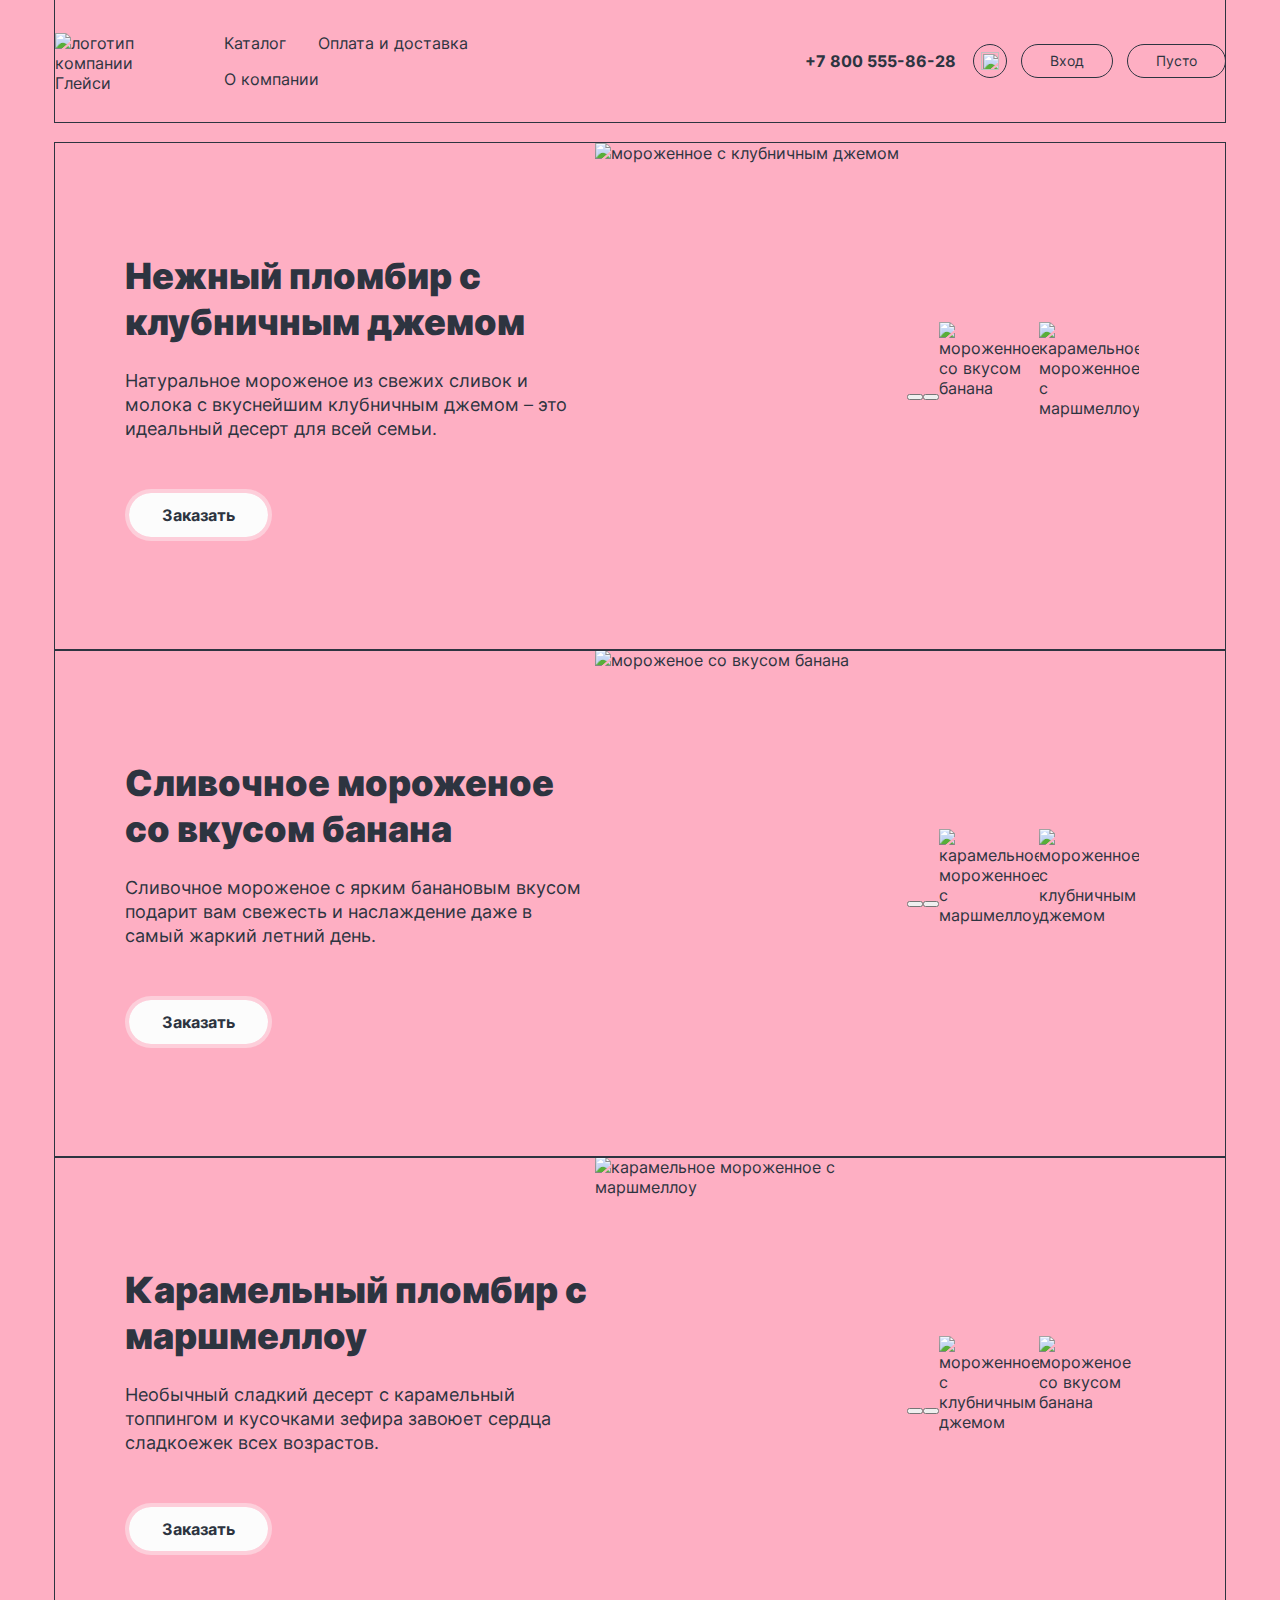
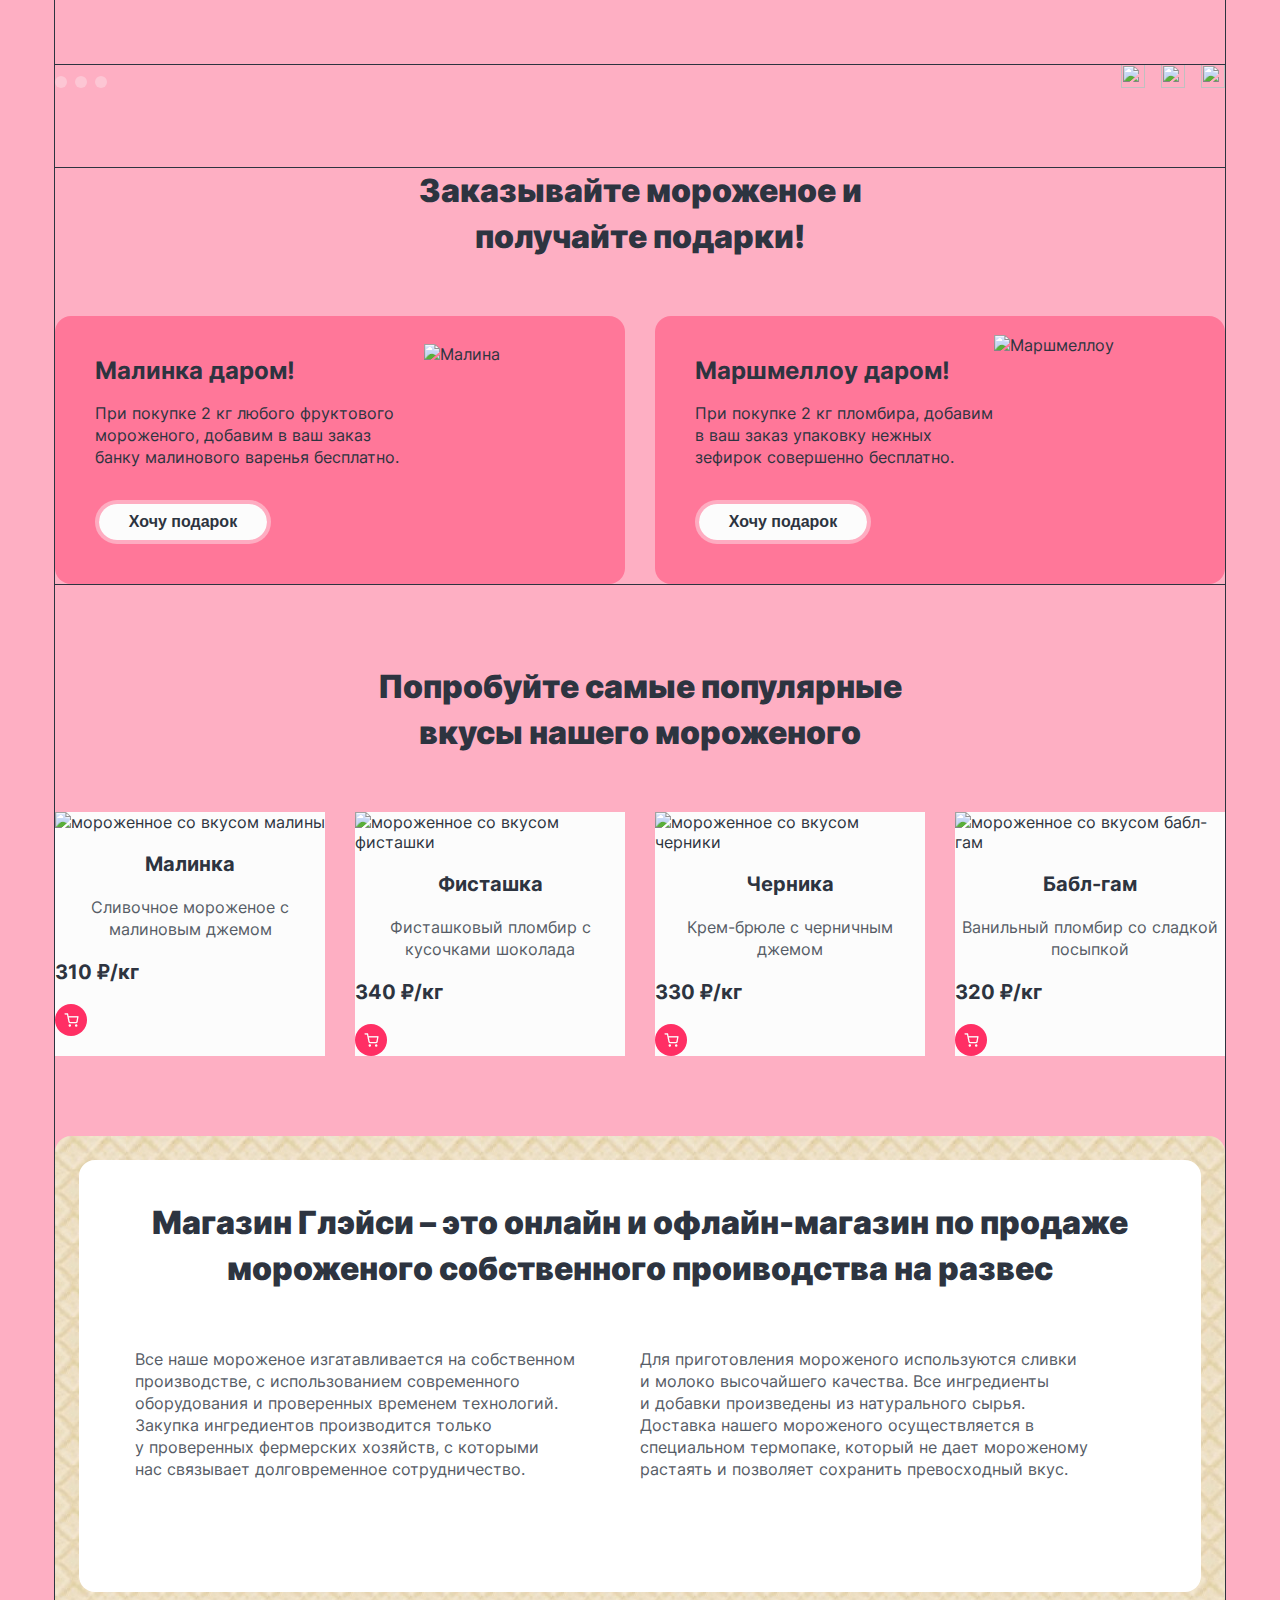
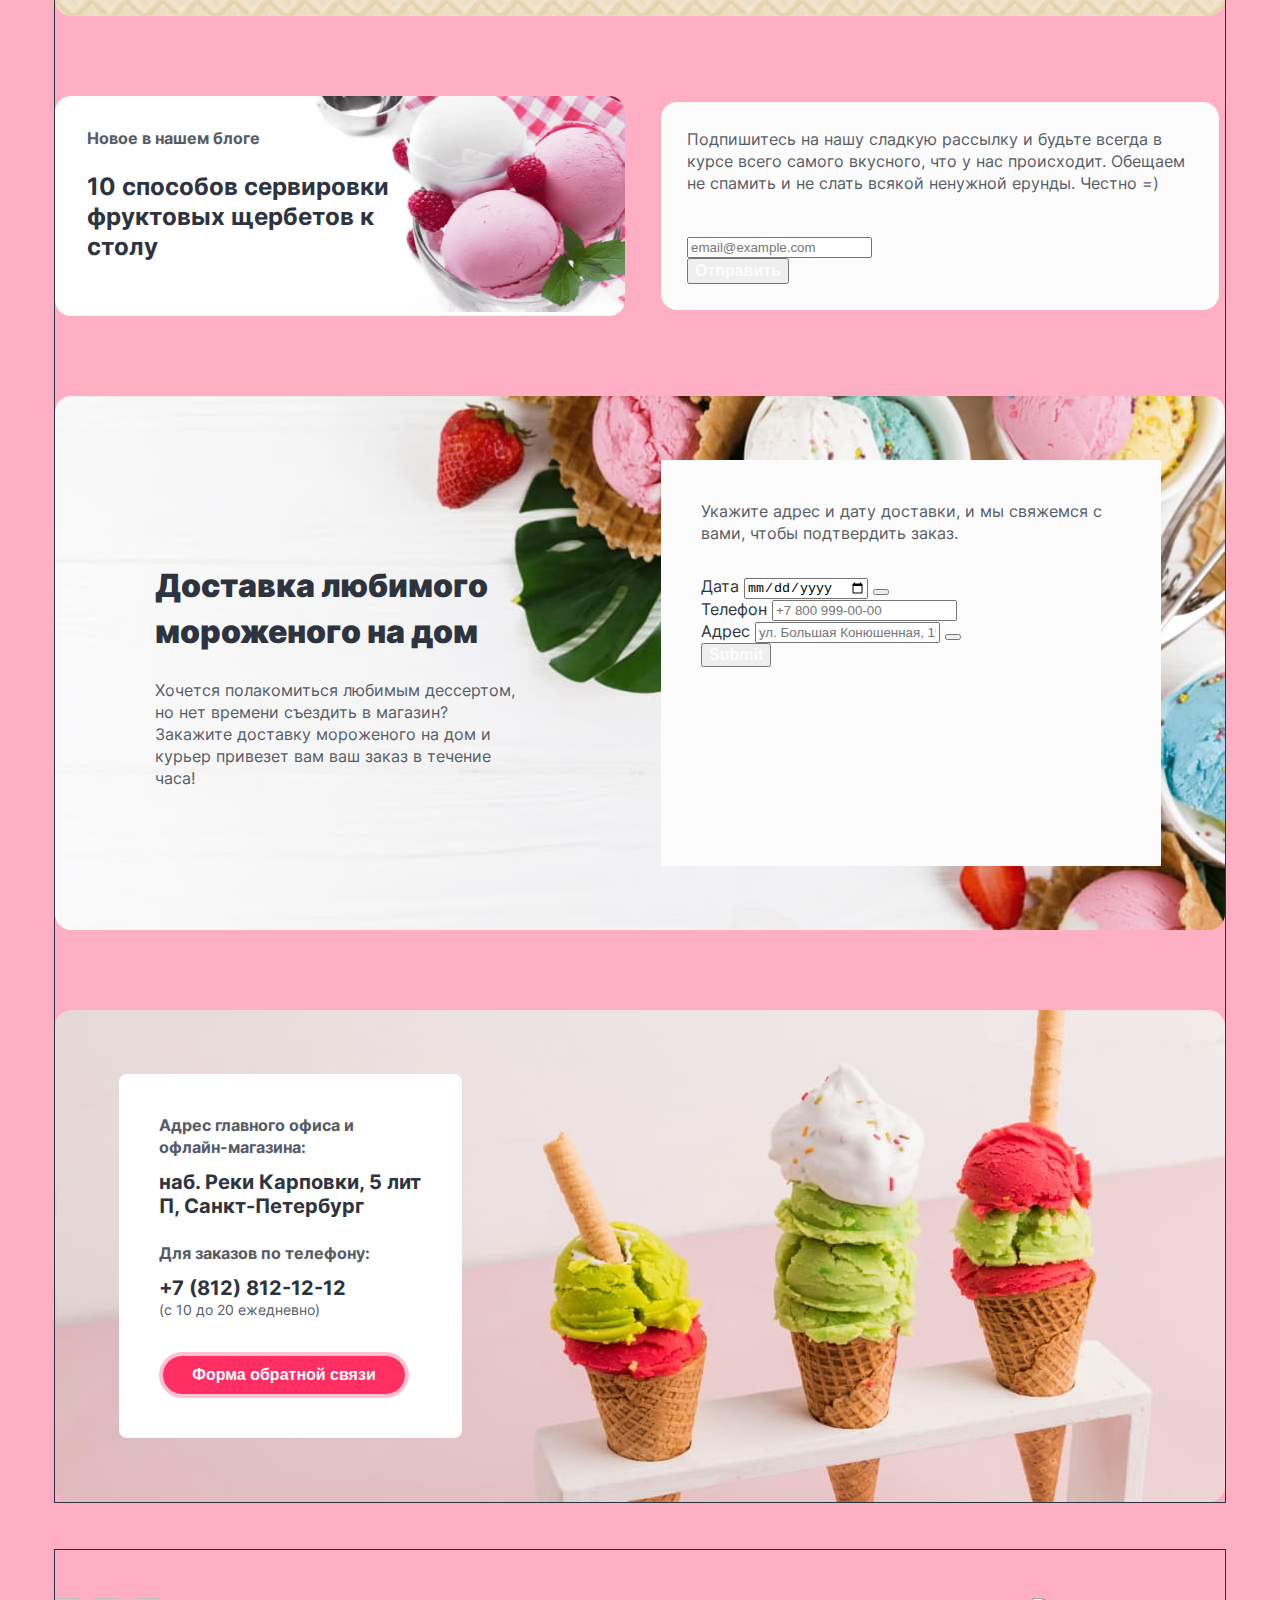
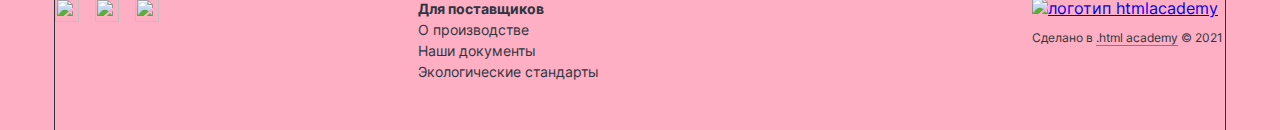
==== commit c8c1d26e: "Микросетки на флексах для всех страниц" ====
--- a/index.html
+++ b/index.html
@@ -11,7 +11,7 @@
 
 <body>
   <header class="page-header">
-    <div class="header-container">
+    <div class="container header-container">
       <a class="header-logo-link">
         <img class="header-logo-image" src="images/svg/logo-header.svg" width="137" height="56"
           alt="логотип компании Глейси" />
@@ -25,179 +25,194 @@
             <a class="navigation-link" href="#">Оплата и доставка</a>
           </li>
           <li class="navigation-item">
-            <a class="navigation-link" href="#">О нас</a>
+            <a class="navigation-link" href="#">О компании</a>
           </li>
         </ul>
       </nav>
       <a class="header-phone-link" href="tel:78005558628">+7 800 555-86-28</a>
       <ul class="menu-user-list">
         <li class="menu-user-item">
-          <a class="menu-user-link" href="#">
+          <a class="menu-user-link menu-user-search" href="#">
             <span class="visually-hidden">Поиск</span>
+            <img class="menu-user-image" src="./images/svg/search.svg" width="18" height="18" alt="">
           </a>
         </li>
         <li class="menu-user-item">
-          <a class="menu-user-link" href="#">Вход</a>
+          <a class="menu-user-link menu-user-entrance" href="#">Вход</a>
         </li>
         <li class="menu-user-item">
-          <a class="menu-user-link" href="#"><span class="visually-hidden">Корзина.</span></a>
+          <a class="menu-user-link menu-user-basket" href="#">
+            <span class="visually-hidden">Корзина.</span>
+            <span>Пусто</span>
+          </a>
         </li>
       </ul>
     </div>
   </header>
-  <main class="main-index main-container">
-    <h1 class="visually-hidden">Главная страница магазина Gllacy Shop.</h1>
-    <section class="slider">
-      <h2 class="visually-hidden">Слайды с мороженным.</h2>
-      <div class="slider-container">
-        <div class="slider-container-text">
-          <h3 class="slider-subtitle">
-            Нежный пломбир с клубничным джемом
-          </h3>
-          <p class="slider-text">
-            Натуральное мороженое из свежих сливок и молока с вкуснейшим
-            клубничным джемом – это идеальный десерт для всей семьи.
-          </p>
-          <a class="slider-link-oder" href="#">Заказать</a>
-        </div>
-        <div class="slider-container-image">
-          <img class="slider-image-big" src="images/slider-klubnika-big.png" width="312" height="507"
-            alt="мороженное с клубничным джемом">
-          <button class="slider-button slider-prev" type="button">
-            <span class="visually-hidden">Предыдущее фото.</span>
-          </button>
-          <button class="slider-button slider-next" type="button">
-            <span class="visually-hidden">Следующее фото.</span>
-          </button>
-          <img class="slider-image-smoll" src="images/slider-banan-smoll.png" width="100" height="150"
-            alt="мороженное со вкусом банана">
-          <img class="slider-image-smoll" src="images/slider-zefir-smoll.png" width="100" height="150"
-            alt="карамельное мороженное с маршмеллоу">
-        </div>
-      </div>
-      <div class="slider-container">
-        <div class="slider-container-text">
-          <h3 class="slider-subtitle">
-            Сливочное мороженое со вкусом банана
-          </h3>
-          <p class="slider-text">
-            Сливочное мороженое с ярким банановым вкусом подарит вам
-            свежесть и наслаждение даже в самый жаркий летний день.
-          </p>
-          <a class="slider-link-oder" href="#">Заказать</a>
-        </div>
-        <div class="slider-container-image">
-          <img class="slider-image-big" src="images/slider-banan-big.png" width="312" height="507"
-            alt="мороженое со вкусом банана">
-          <button class="slider-button slider-prev" type="button">
-            <span class="visually-hidden">Предыдущее фото.</span>
-          </button>
-          <button class="slider-button slider-next" type="button">
-            <span class="visually-hidden">Следующее фото.</span>
-          </button>
-          <img class="slider-image-smoll" src="images/slider-zefir-smoll.png" width="100" height="150"
-            alt="карамельное мороженное с маршмеллоу">
-          <img class="slider-image-smoll" src="images/slider-klubnika-smoll.png" width="100" height="150"
-            alt="мороженное с клубничным джемом">
-        </div>
-      </div>
-      <div class="slider-container">
-        <div class="slider-container-text">
-          <h3 class="slider-subtitle">Карамельный пломбир с маршмеллоу</h3>
-          <p class="slider-text">
-            Необычный сладкий десерт с карамельный топпингом и кусочками
-            зефира завоюет сердца сладкоежек всех возрастов.
-          </p>
-          <a class="slider-link-oder" href="#">Заказать</a>
-        </div>
-        <div class="slider-container-image">
-          <img class="slider-image-big" src="images/slider-zefir-big.png" width="312" height="507"
-            alt="карамельное мороженное с маршмеллоу">
-          <button class="slider-button slider-prev" type="button">
-            <span class="visually-hidden">Предыдущее фото.</span>
-          </button>
-          <button class="slider-button slider-next" type="button">
-            <span class="visually-hidden">Следующее фото.</span>
-          </button>
-          <img class="slider-image-smoll" src="images/slider-klubnika-smoll.png" width="100" height="150"
-            alt="мороженное с клубничным джемом">
-          <img class="slider-image-smoll" src="images/slider-banan-smoll.png" width="100" height="150"
-            alt="мороженое со вкусом банана">
-        </div>
-      </div>
-      <div class="slider-container">
-        <ul class="slider-pagination-list">
-          <li class="slider-pagination-item">
-            <a class="slider-pagination-link slider-pagination-link-current" href="#">
-              <span class="visually-hidden">точечная пагинация.</span>
-            </a>
-          </li>
-          <li class="slider-pagination-item">
-            <a class="slider-pagination-link" href="#">
-              <span class="visually-hidden">точечная пагинация.</span>
-            </a>
-          </li>
-          <li class="slider-pagination-item">
-            <a class="slider-pagination-link" href="#">
-              <span class="visually-hidden">точечная пагинация.</span>
-            </a>
-          </li>
-        </ul>
-        <ul class="social-list">
-          <li class="social-item">
-            <a class="social-link" href="https://vk.com/htmlacademy"><span class="visually-hidden">Вконтакте.</span></a>
-          </li>
-          <li class="social-item">
-            <a class="social-link" href="https://www.facebook.com/htmlacademy"><span
-                class="visually-hidden">Фейсбук.</span></a>
-          </li>
-          <li class="social-item">
-            <a class="social-link" href="https://www.instagram.com/htmlacademy/"><span
-                class="visually-hidden">Инстаграм.</span></a>
-          </li>
-        </ul>
-      </div>
-    </section>
-    <section class="present">
-      <h2 class="present-title">Заказывайте мороженое и получайте подарки!</h2>
-      <div class="present-container-general">
-        <div class="present-container-1">
-          <div class="present-container-discription">
-            <h3 class="present-subtitle">Малинка даром!</h3>
-            <p class="present-text">При покупке 2 кг любого фруктового мороженого, добавим в ваш заказ банку малинового
-              варенья бесплатно.</p>
-            <button class="present-button-oder">Хочу подарок</button>
-          </div>
-          <div class="present-container-image">
-            <img class="present-image-malina" src="images/present-malina.png" width="181" height="240" alt="Малина">
-          </div>
-        </div>
-        <div class="present-container-2">
-          <div class="present-container-discription">
-            <h3 class="present-subtitle">Маршмеллоу даром!</h3>
-            <p class="present-text">При покупке 2 кг пломбира, добавим в ваш заказ упаковку нежных зефирок совершенно
-              бесплатно.</p>
-            <button class="present-button-oder">Хочу подарок</button>
-          </div>
-          <div class="present-container-image">
-            <img class="present-image-zefir" src="images/present-zefir.png" width="232" height="249" alt="Маршмеллоу">
-          </div>
-        </div>
-      </div>
-    </section>
-    <section class="ice-cards">
-      <h2 class="ice-cards-title">
-        Попробуйте самые популярные вкусы нашего мороженого
-      </h2>
-      <div class="ice-container">
-        <ul class="ice-cards-list">
+  <main class="main-index">
+    <div class="container">
+      <h1 class="visually-hidden">Главная страница магазина Gllacy Shop.</h1>
+      <section class="slider">
+        <h2 class="visually-hidden">Слайды с мороженным.</h2>
+        <div class="slider-box">
+          <div class="slider-box-text">
+            <h3 class="slider-subtitle">
+              Нежный пломбир с клубничным джемом
+            </h3>
+            <p class="slider-text">
+              Натуральное мороженое из свежих сливок и молока с вкуснейшим
+              клубничным джемом – это идеальный десерт для всей семьи.
+            </p>
+            <a class="slider-link-oder" href="#">Заказать</a>
+          </div>
+          <div class="slider-box-image">
+            <img class="slider-image-big" src="images/slider-klubnika-big.png" width="312" height="507"
+              alt="мороженное с клубничным джемом">
+            <button class="slider-button slider-prev" type="button">
+              <span class="visually-hidden">Предыдущее фото.</span>
+            </button>
+            <button class="slider-button slider-next" type="button">
+              <span class="visually-hidden">Следующее фото.</span>
+            </button>
+            <img class="slider-image-smoll" src="images/slider-banan-smoll.png" width="100" height="150"
+              alt="мороженное со вкусом банана">
+            <img class="slider-image-smoll" src="images/slider-zefir-smoll.png" width="100" height="150"
+              alt="карамельное мороженное с маршмеллоу">
+          </div>
+        </div>
+        <div class="slider-box">
+          <div class="slider-box-text">
+            <h3 class="slider-subtitle">
+              Сливочное мороженое со вкусом банана
+            </h3>
+            <p class="slider-text">
+              Сливочное мороженое с ярким банановым вкусом подарит вам
+              свежесть и наслаждение даже в самый жаркий летний день.
+            </p>
+            <a class="slider-link-oder" href="#">Заказать</a>
+          </div>
+          <div class="slider-box-image">
+            <img class="slider-image-big" src="images/slider-banan-big.png" width="312" height="507"
+              alt="мороженое со вкусом банана">
+            <button class="slider-button slider-prev" type="button">
+              <span class="visually-hidden">Предыдущее фото.</span>
+            </button>
+            <button class="slider-button slider-next" type="button">
+              <span class="visually-hidden">Следующее фото.</span>
+            </button>
+            <img class="slider-image-smoll" src="images/slider-zefir-smoll.png" width="100" height="150"
+              alt="карамельное мороженное с маршмеллоу">
+            <img class="slider-image-smoll" src="images/slider-klubnika-smoll.png" width="100" height="150"
+              alt="мороженное с клубничным джемом">
+          </div>
+        </div>
+        <div class="slider-box">
+          <div class="slider-box-text">
+            <h3 class="slider-subtitle">Карамельный пломбир с маршмеллоу</h3>
+            <p class="slider-text">
+              Необычный сладкий десерт с карамельный топпингом и кусочками
+              зефира завоюет сердца сладкоежек всех возрастов.
+            </p>
+            <a class="slider-link-oder" href="#">Заказать</a>
+          </div>
+          <div class="slider-box-image">
+            <img class="slider-image-big" src="images/slider-zefir-big.png" width="312" height="507"
+              alt="карамельное мороженное с маршмеллоу">
+            <button class="slider-button slider-prev" type="button">
+              <span class="visually-hidden">Предыдущее фото.</span>
+            </button>
+            <button class="slider-button slider-next" type="button">
+              <span class="visually-hidden">Следующее фото.</span>
+            </button>
+            <img class="slider-image-smoll" src="images/slider-klubnika-smoll.png" width="100" height="150"
+              alt="мороженное с клубничным джемом">
+            <img class="slider-image-smoll" src="images/slider-banan-smoll.png" width="100" height="150"
+              alt="мороженое со вкусом банана">
+          </div>
+        </div>
+        <div class="slider-pagination">
+          <ul class="slider-pagination-list">
+            <li class="slider-pagination-item">
+              <a class="slider-pagination-link slider-pagination-link-current" href="#">
+                <span class="visually-hidden">точечная пагинация.</span>
+              </a>
+            </li>
+            <li class="slider-pagination-item">
+              <a class="slider-pagination-link" href="#">
+                <span class="visually-hidden">точечная пагинация.</span>
+              </a>
+            </li>
+            <li class="slider-pagination-item">
+              <a class="slider-pagination-link" href="#">
+                <span class="visually-hidden">точечная пагинация.</span>
+              </a>
+            </li>
+          </ul>
+          <ul class="social-list">
+            <li class="social-item">
+              <a class="social-link" href="https://vk.com/htmlacademy">
+                <span class="visually-hidden">Вконтакте.</span>
+                <img src="./images/svg/vk-white.svg" width="24" height="24" alt="">
+              </a>
+            </li>
+            <li class="social-item">
+              <a class="social-link" href="https://www.facebook.com/htmlacademy">
+                <span class="visually-hidden">Фейсбук.</span>
+                <img src="./images/svg/facebook-white.svg" width="24" height="24" alt="">
+              </a>
+            </li>
+            <li class="social-item">
+              <a class="social-link" href="https://www.instagram.com/htmlacademy/">
+                <span class="visually-hidden">Инстаграм.</span>
+                <img src="./images/svg/instagram-white.svg" width="24" height="24" alt="">
+              </a>
+            </li>
+          </ul>
+        </div>
+      </section>
+      <section class="present">
+        <h2 class="present-title">Заказывайте мороженое и получайте подарки!</h2>
+        <div class="present-box-general">
+          <div class="present-box-1">
+            <div class="present-box-discription">
+              <h3 class="present-subtitle">Малинка даром!</h3>
+              <p class="present-text">При покупке 2 кг любого фруктового мороженого, добавим в ваш заказ банку
+                малинового
+                варенья бесплатно.</p>
+              <button class="present-button-oder">Хочу подарок</button>
+            </div>
+            <div class="present-box-image">
+              <img class="present-image-malina" src="images/present-malina.png" width="181" height="240" alt="Малина">
+            </div>
+          </div>
+          <div class="present-box-2">
+            <div class="present-box-discription">
+              <h3 class="present-subtitle">Маршмеллоу даром!</h3>
+              <p class="present-text">При покупке 2 кг пломбира, добавим в ваш заказ упаковку нежных зефирок совершенно
+                бесплатно.</p>
+              <button class="present-button-oder">Хочу подарок</button>
+            </div>
+            <div class="present-box-image">
+              <img class="present-image-zefir" src="images/present-zefir.png" width="232" height="249" alt="Маршмеллоу">
+            </div>
+          </div>
+        </div>
+      </section>
+      <section class="ice-cards">
+        <h2 class="ice-cards-title">
+          Попробуйте самые популярные вкусы нашего мороженого
+        </h2>
+        <ul class="ice-cards-list ">
           <li class="ice-cards-item">
             <img class="ice-cards-image" src="images/catalog/malina.png" width="270" height="184"
               alt="мороженное со вкусом малины">
             <h3 class="ice-cards-subtitle">Малинка</h3>
             <p class="ice-cards-text">Сливочное мороженое с малиновым джемом</p>
             <p class="ice-cards-price">310 ₽/кг</p>
-            <a class="ice-cards-link" href="#"><span class="visually-hidden">Корзина.</span></a>
+            <a class="ice-cards-link" href="#">
+              <span class="visually-hidden">Корзина.</span>
+              <img class="ice-cards-icon" src="./images/svg/cart-white.png" alt="корзина.">
+            </a>
           </li>
           <li class="ice-cards-item">
             <img class="ice-cards-image" src="images/catalog/fistashka.png" width="270" height="184"
@@ -207,7 +222,10 @@
               Фисташковый пломбир с кусочками шоколада
             </p>
             <p class="ice-cards-price">340 ₽/кг</p>
-            <a class="ice-cards-link" href="#"><span class="visually-hidden">Корзина.</span></a>
+            <a class="ice-cards-link" href="#">
+              <span class="visually-hidden">Корзина.</span>
+              <img class="ice-cards-icon" src="./images/svg/cart-white.png" alt="корзина.">
+            </a>
           </li>
           <li class="ice-cards-item">
             <img class="ice-cards-image" src="images/catalog/chernika.png" width="270" height="184"
@@ -215,7 +233,10 @@
             <h3 class="ice-cards-subtitle">Черника</h3>
             <p class="ice-cards-text">Крем-брюле с черничным джемом</p>
             <p class="ice-cards-price">330 ₽/кг</p>
-            <a class="ice-cards-link" href="#"><span class="visually-hidden">Корзина.</span></a>
+            <a class="ice-cards-link" href="#">
+              <span class="visually-hidden">Корзина.</span>
+              <img class="ice-cards-icon" src="./images/svg/cart-white.png" alt="корзина.">
+            </a>
           </li>
           <li class="ice-cards-item">
             <img class="ice-cards-image" src="images/catalog/buble-gum.png" width="270" height="184"
@@ -223,78 +244,77 @@
             <h3 class="ice-cards-subtitle">Бабл-гам</h3>
             <p class="ice-cards-text">Ванильный пломбир со сладкой посыпкой</p>
             <p class="ice-cards-price">320 ₽/кг</p>
-            <a class="ice-cards-link" href="#"><span>корзина</span></a>
+            <a class="ice-cards-link" href="#">
+              <span class="visually-hidden">корзина</span>
+              <img class="ice-cards-icon" src="./images/svg/cart-white.png" alt="корзина.">
+            </a>
           </li>
         </ul>
-      </div>
-    </section>
-    <section class="advantages">
-      <div class="advantages-container">
-        <h2 class="advantages-subtitle">
-          Магазин Глэйси – это онлайн и офлайн-магазин по продаже мороженого
-          собственного проиводства на развес
-        </h2>
-        <ul class="advantages-list">
-          <li class="advantages-item">
-            <p class="advantages-description">
-              Все наше мороженое изгатавливается на собственном производстве, с
-              использованием современного оборудования и проверенных временем
-              технологий.
-            </p>
-          </li>
-          <li class="advantages-item">
-            <p class="advantages-description">
-              Для приготовления мороженого используются сливки и молоко
-              высочайшего качества. Все ингредиенты и добавки произведены из
-              натурального сырья.
-            </p>
-          </li>
-          <li class="advantages-item">
-            <p class="advantages-description">
-              Закупка ингредиентов производится только у проверенных фермерских
-              хозяйств, с которыми нас связывает долговременное сотрудничество.
-            </p>
-          </li>
-          <li class="advantages-item">
-            <p class="advantages-description">
-              Доставка нашего мороженого осуществляется в специальном термопаке,
-              который не дает мороженому растаять и позволяет сохранить
-              превосходный вкус.
-            </p>
-          </li>
-        </ul>
-      </div>
-    </section>
-    <div class="news-subscribe-container">
-      <article class="news-blog">
-        <div class="news-container">
+      </section>
+      <section class="advantages">
+        <div class="advantages-box">
+          <h2 class="advantages-subtitle">
+            Магазин Глэйси – это онлайн и офлайн-магазин по продаже мороженого
+            собственного проиводства на развес
+          </h2>
+          <ul class="advantages-list">
+            <li class="advantages-item">
+              <p class="advantages-description">
+                Все наше мороженое изгатавливается на собственном производстве, с
+                использованием современного<br> оборудования и проверенных временем
+                технологий.
+              </p>
+            </li>
+            <li class="advantages-item">
+              <p class="advantages-description">
+                Для приготовления мороженого используются сливки<br> и молоко
+                высочайшего качества. Все ингредиенты<br> и добавки произведены из
+                натурального сырья.
+              </p>
+            </li>
+            <li class="advantages-item">
+              <p class="advantages-description">
+                Закупка ингредиентов производится только<br> у проверенных фермерских
+                хозяйств, с которыми<br> нас связывает долговременное сотрудничество.
+              </p>
+            </li>
+            <li class="advantages-item">
+              <p class="advantages-description">
+                Доставка нашего мороженого осуществляется в<br> специальном термопаке,
+                который не дает мороженому<br> растаять и позволяет сохранить
+                превосходный вкус.
+              </p>
+            </li>
+          </ul>
+        </div>
+      </section>
+      <div class="news-subscribe-box">
+        <article class="news-blog">
           <h2 class="news-blog-title">Новое в нашем блоге</h2>
           <a class="news-blog-link" href="#">
             <h3 class="news-blog-subtitle">
               10 способов сервировки фруктовых щербетов к столу
             </h3>
           </a>
-        </div>
-      </article>
-      <section class="subscribe">
-        <h2 class="visually-title" hidden>Подписка на новости.</h2>
-        <div class="subscribe-container">
-          <form class="subscribe-form" action="https://echo.htmlacademy.ru/" method="POST">
-            <p class="subscribe-text">
-              Подпишитесь на нашу сладкую рассылку и будьте всегда в курсе всего
-              самого вкусного, что у нас происходит. Обещаем не спамить и не слать
-              всякой ненужной ерунды. Честно =)
-            </p>
-            <div>
-              <label class="visually-hidden" for="user-email">E-mail.</label>
-              <input type="email" name="user-email" id="user-email" placeholder="email@example.com">
-            </div>
-            <button class="subscribe-button-submit" type="submit">Отправить</button>
-          </form>
-        </div>
-      </section>
-    </div>
-    <div class="delivery-container">
+        </article>
+        <section class="subscribe">
+          <h2 class="visually-hidden">Подписка на новости.</h2>
+          <div class="subscribe-box">
+            <form class="subscribe-form" action="https://echo.htmlacademy.ru/" method="POST">
+              <p class="subscribe-text">
+                Подпишитесь на нашу сладкую рассылку и будьте всегда в курсе всего
+                самого вкусного, что у нас происходит. Обещаем не спамить и не слать
+                всякой ненужной ерунды. Честно =)
+              </p>
+              <div>
+                <label class="visually-hidden" for="user-email">E-mail.</label>
+                <input type="email" name="user-email" id="user-email" placeholder="email@example.com">
+              </div>
+              <button class="subscribe-button-submit" type="submit">Отправить</button>
+            </form>
+          </div>
+        </section>
+      </div>
       <section class="delivery">
         <div class="delivery-text-box">
           <h2 class="delivery-title">Доставка любимого мороженого на дом</h2>
@@ -330,8 +350,6 @@
           <input class="delivery-button-submit" type="submit">
         </form>
       </section>
-    </div>
-    <div class="contacts-container">
       <section class="contacts">
         <h2 class="visually-hidden">Наши контакты.</h2>
         <div class="contacts-box">
@@ -352,23 +370,26 @@
     </div>
   </main>
   <footer class="page-footer">
-    <div class="footer-container">
+    <div class="container footer-container">
       <section class="social-footer">
         <h2 class="visually-hidden">Мы в социальных сетях.</h2>
         <ul class="social-list">
           <li class="social-item">
             <a class="social-link" href="https://vk.com/htmlacademy">
               <span class="visually-hidden">Вконтакте.</span>
+              <img src="./images/svg/vk-white.svg" width="24" height="24" alt="">
             </a>
           </li>
           <li class="social-item">
             <a class="social-link" href="https://www.facebook.com/htmlacademy">
               <span class="visually-hidden">Фейсбук.</span>
+              <img src="./images/svg/facebook-white.svg" width="24" height="24" alt="">
             </a>
           </li>
           <li class="social-item">
             <a class="social-link" href="https://www.instagram.com/htmlacademy/">
               <span class="visually-hidden">Инстаграм.</span>
+              <img src="./images/svg/instagram-white.svg" width="24" height="24" alt="">
             </a>
           </li>
         </ul>
--- a/styles/styles.css
+++ b/styles/styles.css
@@ -38,6 +38,23 @@
   background-color: #feafc3;
 }
 
+.visually-hidden {
+  position: absolute;
+  width: 1px;
+  height: 1px;
+  margin: -1px;
+  padding: 0;
+  border: 0;
+  clip: rect(0 0 0 0);
+  overflow: hidden;
+}
+
+.container {
+  width: 1170px;
+  margin: 0 auto;
+  outline: 1px solid;
+}
+
 .page-header {
   font-size: 16px;
   line-height: 20px;
@@ -45,17 +62,20 @@
 }
 
 .header-container {
-  width: 1170px;
   min-height: 104px;
-  margin: 0 auto;
-  display: flex;
+  display: flex;
+  align-items: center;
+  padding: 25px 0;
+  box-sizing: border-box;
 }
 
 .header-logo-link {
+  display: block;
   margin-right: 16px;
 }
 
 .header-logo-image {
+  display: block;
   width: 137px;
 }
 
@@ -68,11 +88,19 @@
   list-style: none;
   margin: 0;
   padding: 0;
+  display: flex;
+  flex-wrap: wrap;
+}
+
+.navigation-item {
+  border-radius: 26px;
 }
 
 .navigation-link {
-  text-decoration: none;
-  color: #2d3440;
+  display: block;
+  text-decoration: none;
+  color: #2d3440;
+  padding: 8px 16px;
 }
 
 .header-phone-link {
@@ -85,35 +113,81 @@
 }
 
 .menu-user-list {
-  list-style: none;
-  margin: 0;
-  padding: 0;
+  display: flex;
+  list-style: none;
+  margin: 0;
+  padding: 0;
+}
+
+.menu-user-item {
+  margin-right: 16px;
+}
+
+.menu-user-item:last-of-type {
+  margin-right: 0;
 }
 
 .menu-user-link {
+  /* display: block; */
   font-size: 14px;
   color: #2d3440;
   text-decoration: none;
 }
 
-.main-container {
+.menu-user-search {
+  display: flex;
+  justify-content: center;
+  align-items: center;
+  width: 32px;
+  height: 32px;
+  border-radius: 50%;
+  outline: 1px solid;
+}
+
+.menu-user-entrance {
+  display: flex;
+  justify-content: center;
+  align-items: center;
+  width: 90px;
+  height: 32px;
+  border-radius: 20px;
+  outline: 1px solid;
+}
+
+.menu-user-basket {
+  display: flex;
+  justify-content: center;
+  align-items: center;
+  min-width: 97px;
+  height: 32px;
+  border-radius: 20px;
+  outline: 1px solid;
+}
+
+.main-index {
+  padding-top: 21px;
+  padding-bottom: 48px;
   flex-grow: 1;
-  width: 1170px;
-  margin: 0 auto;
-}
-
-.slider-container {
-  display: flex;
-}
-
-.slider-container-text {
+}
+
+.slider {
+  box-sizing: border-box;
+}
+
+.slider-box {
+  display: flex;
+  padding-left: 70px;
+  outline: 1px solid;
+}
+
+.slider-box-text {
   width: 470px;
-  margin-left: 70px;
-  display: flex;
+  display: flex;
+  align-self: center;
   flex-direction: column;
 }
 
-.slider-container-image {
+.slider-box-image {
   width: 630px;
   display: flex;
   align-items: center;
@@ -123,77 +197,136 @@
   font-weight: 900;
   font-size: 36px;
   line-height: 46px;
+  margin: 0;
+  margin-bottom: 24px;
 }
 
 .slider-text {
   font-size: 18px;
   line-height: 24px;
+  margin: 0;
+  margin-bottom: 48px;
 }
 
 .slider-link-oder {
-  font-weight: bold;
-  font-size: 16px;
-  line-height: 20px;
-  text-decoration: none;
-  color: #2d3440;
+  display: flex;
+  justify-content: center;
+  align-items: center;
+  width: 139px;
+  height: 44px;
+  border-radius: 26px;
+  font-weight: bold;
+  font-size: 16px;
+  line-height: 20px;
+  text-decoration: none;
+  color: #2d3440;
+  background-color: #fcfcfc;
+  background-clip: padding-box;
+  border: 4px solid rgba(252, 252, 252, 0.4);
+}
+
+.slider-pagination {
+  display: flex;
+  margin-bottom: 80px;
 }
 
 .slider-pagination-list {
+  display: flex;
+  width: 52px;
+  justify-content: space-between;
+  align-items: flex-end;
   list-style: none;
   margin: 0;
   padding: 0;
   margin-right: auto;
 }
 
+.slider-pagination-link {
+  display: block;
+  width: 12px;
+  height: 12px;
+  border-radius: 50%;
+  background-color: #fcfcfc;
+  opacity: 0.3;
+}
+
 .social-list {
-  list-style: none;
-  margin: 0;
-  padding: 0;
+  display: flex;
+  justify-content: space-between;
+  width: 104px;
+  list-style: none;
+  margin: 0;
+  padding: 0;
+  vertical-align: baseline;
+}
+
+.social-link img {
+  display: block;
+}
+
+.present {
+  margin-bottom: 80px;
+  outline: 1px solid;
 }
 
 .present-title {
   width: 443px;
-  margin: auto;
+  margin: 0 auto;
+  margin-bottom: 56px;
   text-align: center;
   font-weight: 900;
   font-size: 32px;
   line-height: 46px;
 }
 
-.present-container-general {
-  display: flex;
-}
-
-.present-container-1 {
+.present-box-general {
+  display: flex;
+  justify-content: space-between;
+}
+
+.present-box-1 {
+  display: flex;
+  box-sizing: border-box;
   width: 570px;
   min-height: 268px;
-  margin-inline-end: 30px;
-  display: flex;
+  padding-left: 40px;
+  border-radius: 16px;
   background-color: #FF7799;
 }
 
-.present-container-2 {
+.present-box-2 {
   width: 570px;
   min-height: 268px;
   display: flex;
+  padding-left: 40px;
+  border-radius: 16px;
+  box-sizing: border-box;
   background-color: #FF7799;
 }
 
-.present-container-discription {
+.present-box-discription {
   width: 320px;
-}
-
-.present-container-image {
+  padding: 40px 0;
+}
+
+.present-box-image {
+  display: flex;
+  justify-content: center;
+  align-items: flex-end;
   width: 230px;
 }
 
 .present-subtitle {
+  margin: 0;
+  margin-bottom: 16px;
   font-weight: 700;
   font-size: 24px;
   line-height: 30px;
 }
 
 .present-text {
+  margin: 0;
+  margin-bottom: 32px;
   font-size: 16px;
   line-height: 22px;
 }
@@ -203,16 +336,34 @@
   font-size: 16px;
   line-height: 20px;
   color: #2d3440;
-}
-
-.ice-container {
-  width: 1170px;
+  width: 176px;
+  height: 44px;
+  border-radius: 26px;
+  background-clip: padding-box;
+  background-color: #fcfcfc;
+  border: 4px solid rgba(252, 252, 252, 0.4);
+}
+
+.ice-cards {
+  margin-bottom: 80px;
+}
+
+.ice-cards-catalog {
+  margin-bottom: 0;
+}
+
+.ice-cards-title {
   margin: 0 auto;
+  margin-bottom: 56px;
+  width: 527px;
+
 }
 
 .ice-cards-list {
-  display: flex;
-  flex-wrap: wrap;
+  display: grid;
+  grid-template-columns: repeat(4, 270px);
+  column-gap: 30px;
+  row-gap: 40px;
   list-style: none;
   margin: 0;
   padding: 0;
@@ -221,12 +372,6 @@
 .ice-cards-item {
   width: 270px;
   background-color: #fcfcfc;
-  margin-right: 30px;
-  margin-bottom: 40px;
-}
-
-.ice-cards-item:nth-child(4n+4) {
-  margin-right: 0;
 }
 
 .ice-cards-title {
@@ -255,32 +400,43 @@
   line-height: 24px;
 }
 
+.ice-cards-link {
+  display: flex;
+  justify-content: center;
+  align-items: center;
+  text-decoration: none;
+  width: 32px;
+  height: 32px;
+  border-radius: 50%;
+  background-color: #ff2f64;
+}
+
 .advantages {
-  display: flow-root;
+  display: flex;
   min-height: 480px;
+  margin-bottom: 80px;
   background-color: #ffffff;
   background-image: url("../images/advantages.jpg");
   border-radius: 16px;
 }
 
-.advantages-container {
+.advantages-box {
   width: 1122px;
   min-height: 432px;
   border-radius: 16px;
   margin: auto;
+  box-sizing: border-box;
+  padding: 40px 56px;
   background-color: #ffffff;
 }
 
-.advantages-list {
-  display: flex;
-  flex-wrap: wrap;
-}
-
 .advantages-item {
-  width: 506px;
+  width: 505px;
 }
 
 .advantages-subtitle {
+  margin: 0;
+  margin-bottom: 56px;
   font-weight: 900;
   font-size: 32px;
   line-height: 46px;
@@ -291,23 +447,29 @@
   list-style: none;
   margin: 0;
   padding: 0;
+  display: flex;
+  flex-wrap: wrap;
 }
 
 .advantages-description {
+  margin: 0;
   font-size: 16px;
   line-height: 22px;
   color: #565C66;
 }
 
-.news-subscribe-container {
+.news-subscribe-box {
   width: 1170px;
   margin: 0 auto;
+  margin-bottom: 80px;
   display: flex;
   justify-content: space-between;
 }
 
-.news-container {
-  display: flow-root;
+.news-blog {
+  box-sizing: border-box;
+  padding-top: 32px;
+  padding-left: 32px;
   width: 570px;
   height: 220px;
   border-radius: 16px;
@@ -317,6 +479,8 @@
 }
 
 .news-blog-title {
+  margin: 0;
+  margin-bottom: 13px;
   font-size: 16px;
   line-height: 20px;
   color: #565C66;
@@ -328,6 +492,7 @@
 }
 
 .news-blog-subtitle {
+  width: 303px;
   font-weight: bold;
   font-size: 24px;
   line-height: 30px;
@@ -341,15 +506,18 @@
   background-repeat: no-repeat;
 }
 
-.subscribe-container {
-  display: flow-root;
+.subscribe-box {
   width: 558px;
   height: 208px;
+  box-sizing: border-box;
+  padding: 26px;
   border-radius: 16px;
   background-color: #fcfcfc;
 }
 
 .subscribe-text {
+  margin: 0;
+  margin-bottom: 42px;
   font-size: 16px;
   line-height: 22px;
   color: #565C66;
@@ -362,39 +530,44 @@
   color: #FCFCFC;
 }
 
-.delivery-container {
-  width: 1170px;
-  margin: 0 auto;
-}
-
-
 .delivery {
   display: flex;
+  justify-content: space-between;
   min-height: 534px;
+  margin-bottom: 80px;
   background-color: #ffffff;
   background-image: url("../images/delivery.jpg");
   background-repeat: no-repeat;
   border-radius: 16px;
+  box-sizing: border-box;
+  padding: 64px;
+  padding-left: 100px;
 }
 
 .delivery-text-box {
   width: 371px;
-  margin: 0 135px 0 100px;
+  margin-top: 103px;
 }
 
 .delivery-title {
+  margin: 0;
+  margin-bottom: 24px;
   font-weight: 900;
   font-size: 32px;
   line-height: 46px;
 }
 
 .delivery-text {
+  margin: 0;
+  margin-bottom: 32px;
   font-size: 16px;
   line-height: 22px;
   color: #565C66;
 }
 
 .delivery-form {
+  box-sizing: border-box;
+  padding: 40px;
   width: 500px;
   min-height: 406px;
   background-color: #fcfcfc;
@@ -413,15 +586,13 @@
   color: #FCFCFC;
 }
 
-.contacts-container {
-  width: 1170px;
-  margin: 0 auto;
-}
-
 .contacts {
-  display: flow-root;
   width: 1170px;
   height: 492px;
+  box-sizing: border-box;
+  padding: 64px;
+  box-sizing: border-box;
+  padding: 64px;
   background-color: #ffffff;
   background-image: url("../images/contacts.jpg");
   background-repeat: no-repeat;
@@ -430,17 +601,23 @@
 
 .contacts-box {
   width: 343px;
-  margin: 64px;
+  box-sizing: border-box;
+  padding: 40px;
+  border-radius: 8px;
   background-color: #ffffff;
 }
 
 .contacts-subtitle {
+  margin: 0;
+  margin-bottom: 12px;
   font-size: 16px;
   line-height: 22px;
   color: #565C66;
 }
 
 .contacts-address-text {
+  margin: 0;
+  margin-bottom: 24px;
   font-style: normal;
   font-weight: bold;
   font-size: 20px;
@@ -448,33 +625,42 @@
 }
 
 .contacts-phone {
+  margin: 0;
   font-weight: bold;
   font-size: 20px;
   line-height: 24px;
 }
 
 .contacts-schedule {
+  margin: 0;
+  margin-bottom: 32px;
   font-size: 14px;
   line-height: 20px;
-  color: #565C66;
+  color: #565c66;
 }
 
 .contacts-button-feedback {
+  width: 250px;
+  height: 46px;
+  border-radius: 26px;
   font-weight: bold;
   font-size: 16px;
   line-height: 20px;
   color: #FCFCFC;
+  background-color: #ff2f64;
+  background-clip: padding-box;
+  border: 4px solid rgba(255, 47, 100, 0.3);
 }
 
 .footer-container {
-  width: 1170px;
+  display: flex;
+  box-sizing: border-box;
+  padding-top: 48px;
+  padding-bottom: 48px;
+}
+
+.documents-info {
   margin: 0 auto;
-  display: flex;
-}
-
-.social-list {
-  width: 104px;
-  margin-right: 299px;
 }
 
 .documents-list {
@@ -482,7 +668,6 @@
   margin: 0;
   padding: 0;
   width: 356px;
-  margin-right: 200px;
 }
 
 .documents-link {
@@ -517,10 +702,24 @@
 }
 
 /* стили для каталога */
+.main-catalog {
+  padding: 32px 0 40px;
+}
+
+.breadcrumbs {
+  margin-bottom: 40px;
+}
+
 .breadcrumbs-list {
-  list-style: none;
-  margin: 0;
-  padding: 0;
+  display: flex;
+  list-style: none;
+  margin: 0;
+  margin-bottom: 16px;
+  padding: 0;
+}
+
+.breadcrumbs-item {
+  margin-right: 28px;
 }
 
 .breadcrumbs-link {
@@ -536,8 +735,17 @@
   border: none;
 }
 
-.filter-container {
+.catalog-title {
+  margin: 0;
+  font-weight: 900;
+  font-size: 32px;
+  line-height: 46px;
+  color: #2d3440;
+}
+
+.filter-cards {
   width: 807px;
+  margin-bottom: 48px;
 }
 
 .sorting-form {
@@ -545,11 +753,6 @@
   line-height: 20px;
 }
 
-.sorting-text {
-  width: 196px;
-  margin-right: 24px;
-}
-
 .filter-button {
   font-weight: bold;
   font-size: 14px;
@@ -557,13 +760,31 @@
   color: #2d3440
 }
 
+.button-pagination-box {
+  display: flex;
+  align-items: center;
+  padding: 41px 0;
+}
+
 .ice-pagination-list {
-  list-style: none;
-  margin: 0;
-  padding: 0;
+  display: flex;
+  list-style: none;
+  margin: 0;
+  padding: 0;
+}
+
+.ice-pagination-item {
+  width: 24px;
+  height: 24px;
+  text-align: center;
+  vertical-align: middle;
 }
 
 .ice-button-show-more {
+  width: 180px;
+  height: 44px;
+  margin-left: 495px;
+  margin-right: auto;
   font-weight: bold;
   font-size: 16px;
   line-height: 20px;
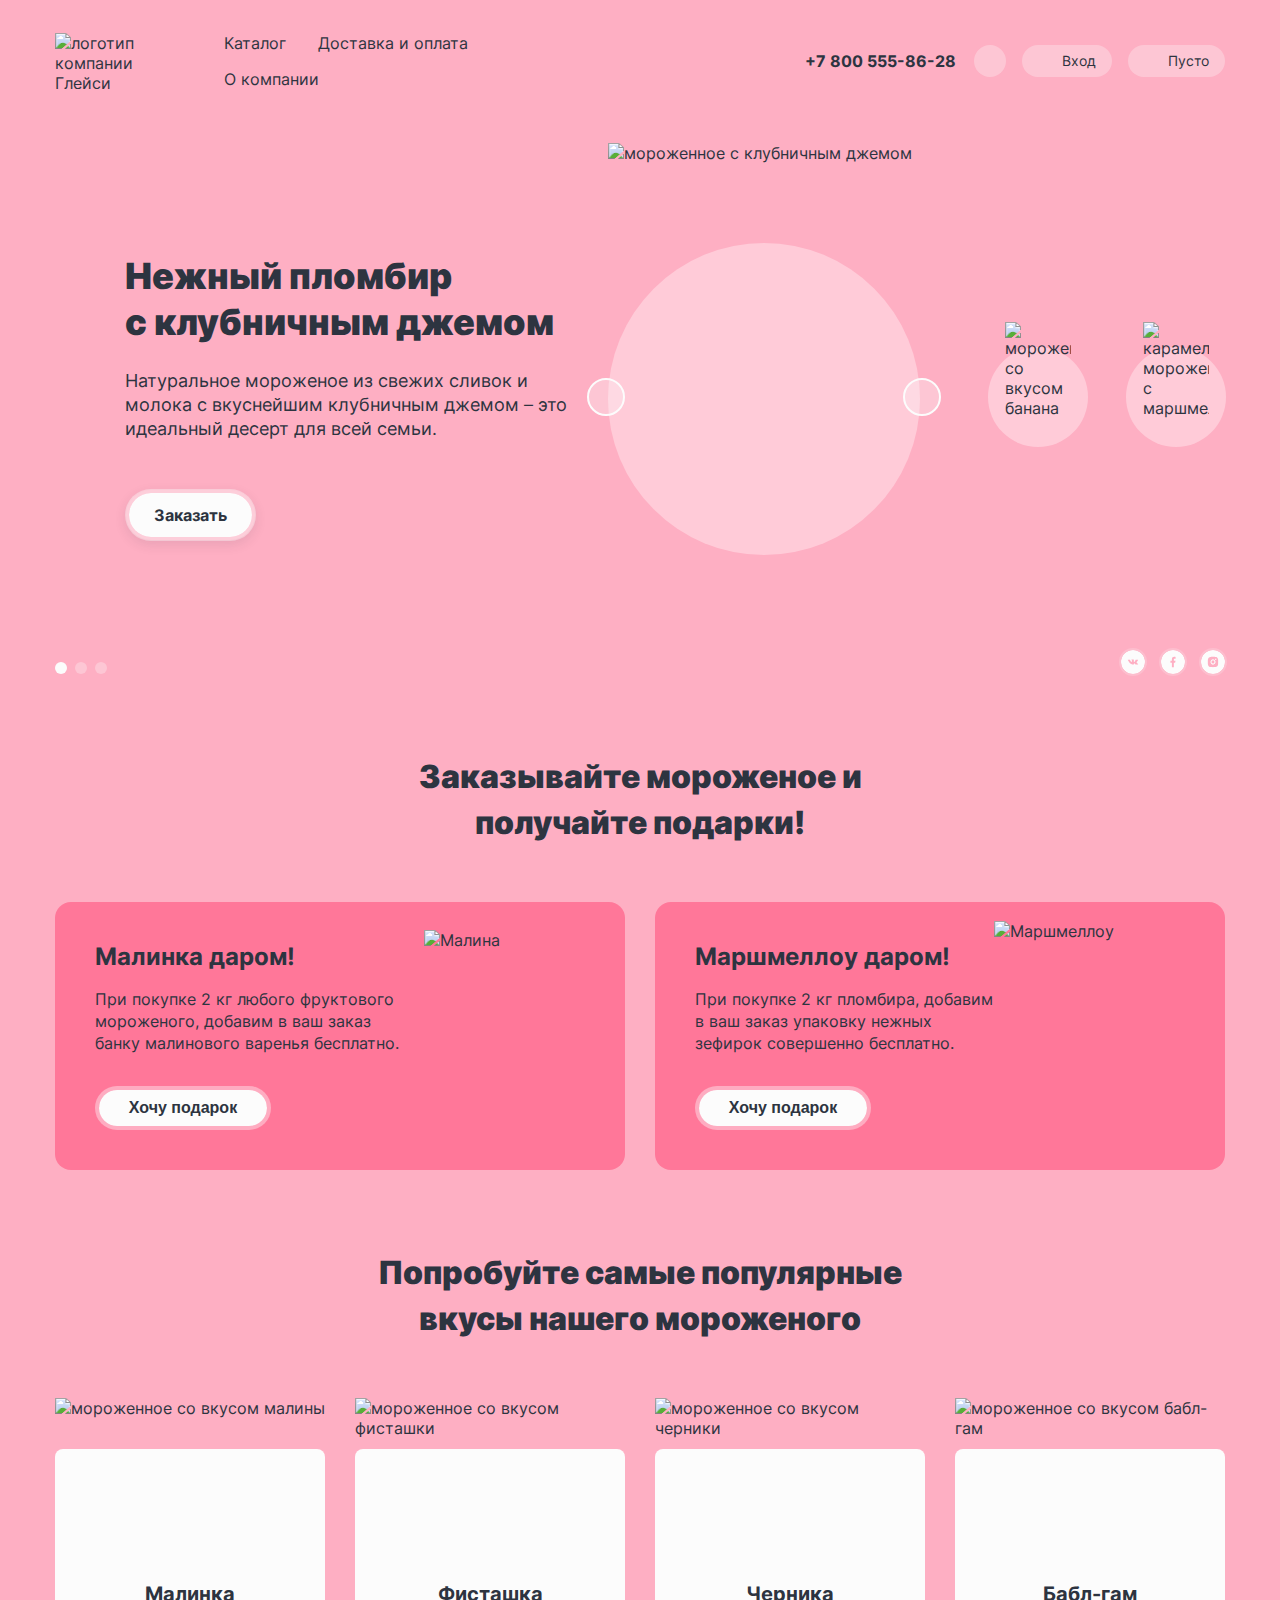
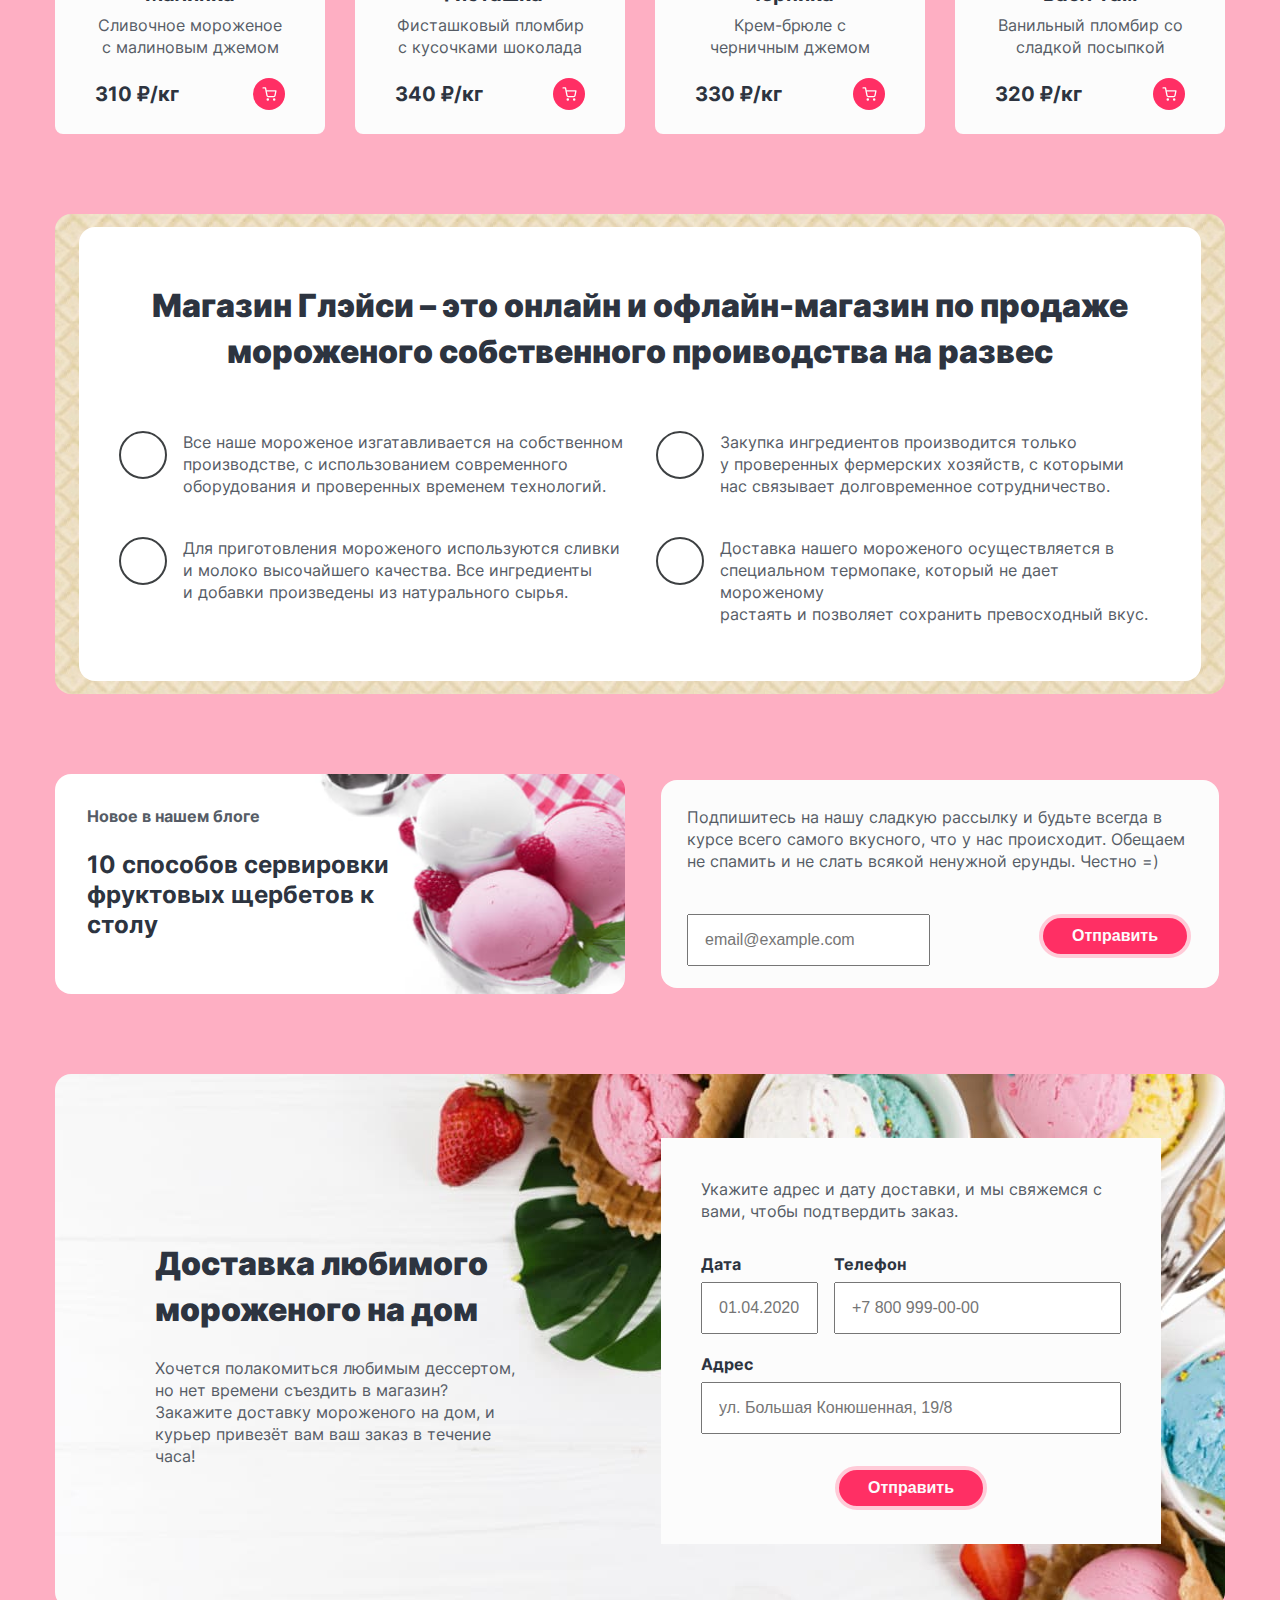
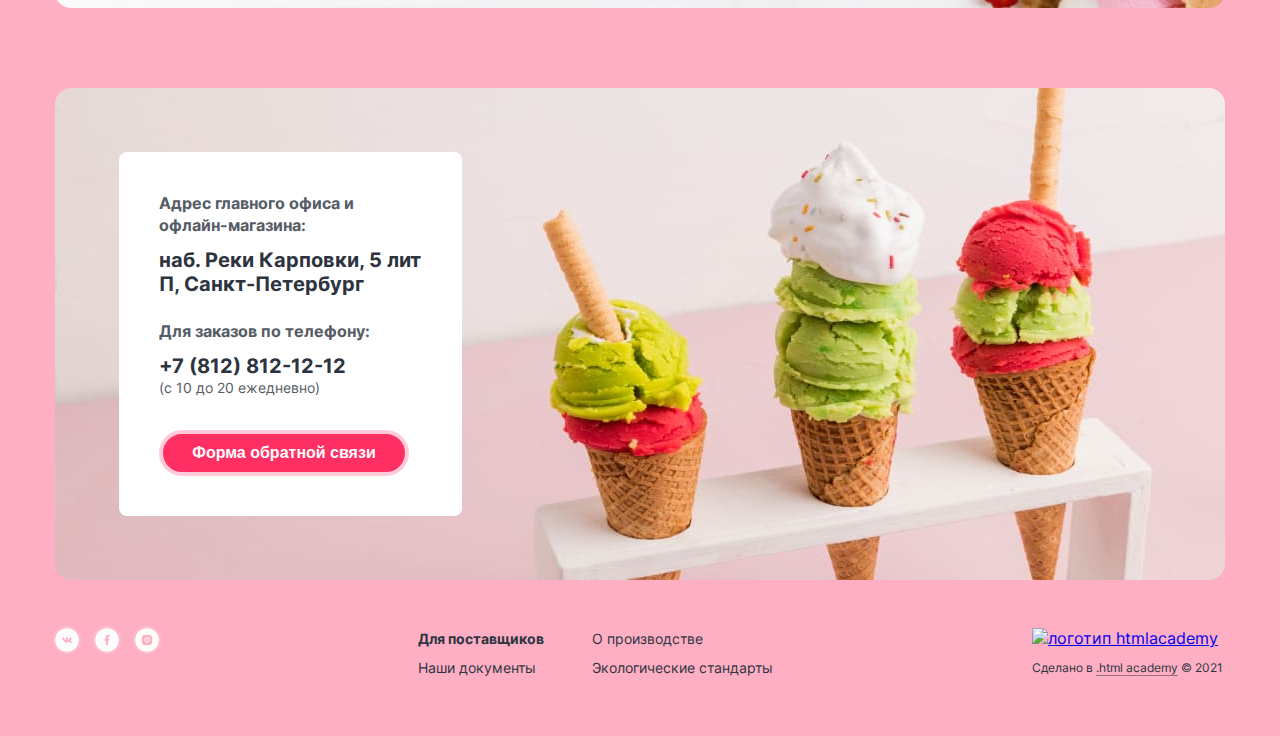
==== commit 01db462b: "Декоративные элементы на главной странице" ====
--- a/index.html
+++ b/index.html
@@ -22,7 +22,7 @@
             <a class="navigation-link" href="catalog.html">Каталог</a>
           </li>
           <li class="navigation-item">
-            <a class="navigation-link" href="#">Оплата и доставка</a>
+            <a class="navigation-link" href="#">Доставка и оплата</a>
           </li>
           <li class="navigation-item">
             <a class="navigation-link" href="#">О компании</a>
@@ -34,11 +34,10 @@
         <li class="menu-user-item">
           <a class="menu-user-link menu-user-search" href="#">
             <span class="visually-hidden">Поиск</span>
-            <img class="menu-user-image" src="./images/svg/search.svg" width="18" height="18" alt="">
           </a>
         </li>
         <li class="menu-user-item">
-          <a class="menu-user-link menu-user-entrance" href="#">Вход</a>
+          <a class="menu-user-link menu-user-login" href="#">Вход</a>
         </li>
         <li class="menu-user-item">
           <a class="menu-user-link menu-user-basket" href="#">
@@ -57,7 +56,7 @@
         <div class="slider-box">
           <div class="slider-box-text">
             <h3 class="slider-subtitle">
-              Нежный пломбир с клубничным джемом
+              Нежный пломбир<br>с клубничным джемом
             </h3>
             <p class="slider-text">
               Натуральное мороженое из свежих сливок и молока с вкуснейшим
@@ -66,21 +65,27 @@
             <a class="slider-link-oder" href="#">Заказать</a>
           </div>
           <div class="slider-box-image">
-            <img class="slider-image-big" src="images/slider-klubnika-big.png" width="312" height="507"
-              alt="мороженное с клубничным джемом">
             <button class="slider-button slider-prev" type="button">
               <span class="visually-hidden">Предыдущее фото.</span>
             </button>
+            <div class="slider-box-big">
+              <img class="slider-image-big" src="images/slider-klubnika-big.png" width="312" height="507"
+                alt="мороженное с клубничным джемом">
+            </div>
             <button class="slider-button slider-next" type="button">
               <span class="visually-hidden">Следующее фото.</span>
             </button>
-            <img class="slider-image-smoll" src="images/slider-banan-smoll.png" width="100" height="150"
-              alt="мороженное со вкусом банана">
-            <img class="slider-image-smoll" src="images/slider-zefir-smoll.png" width="100" height="150"
-              alt="карамельное мороженное с маршмеллоу">
-          </div>
-        </div>
-        <div class="slider-box">
+            <div class="slider-box-smoll-1">
+              <img class="slider-image-smoll" src="./images/slider-banan-smoll.png" width="66" height="150"
+                alt="мороженное со вкусом банана">
+            </div>
+            <div class="slider-box-smoll-2">
+              <img class="slider-image-smoll" src="images/slider-zefir-smoll.png" width="66" height="150"
+                alt="карамельное мороженное с маршмеллоу">
+            </div>
+          </div>
+        </div>
+        <!-- <div class="slider-box">
           <div class="slider-box-text">
             <h3 class="slider-subtitle">
               Сливочное мороженое со вкусом банана
@@ -92,18 +97,24 @@
             <a class="slider-link-oder" href="#">Заказать</a>
           </div>
           <div class="slider-box-image">
-            <img class="slider-image-big" src="images/slider-banan-big.png" width="312" height="507"
-              alt="мороженое со вкусом банана">
             <button class="slider-button slider-prev" type="button">
               <span class="visually-hidden">Предыдущее фото.</span>
             </button>
+            <div class="slider-box-big">
+              <img class="slider-image-big" src="images/slider-banan-big.png" width="312" height="507"
+                alt="мороженное с клубничным джемом">
+            </div>
             <button class="slider-button slider-next" type="button">
               <span class="visually-hidden">Следующее фото.</span>
             </button>
-            <img class="slider-image-smoll" src="images/slider-zefir-smoll.png" width="100" height="150"
-              alt="карамельное мороженное с маршмеллоу">
-            <img class="slider-image-smoll" src="images/slider-klubnika-smoll.png" width="100" height="150"
-              alt="мороженное с клубничным джемом">
+            <div class="slider-box-smoll-1">
+              <img class="slider-image-smoll" src="images/slider-zefir-smoll.png" width="100" height="150"
+                alt="мороженное со вкусом банана">
+            </div>
+            <div class="slider-box-smoll-2">
+              <img class="slider-image-smoll" src="images/slider-klubnika-smoll.png" width="100" height="150"
+                alt="карамельное мороженное с маршмеллоу">
+            </div>
           </div>
         </div>
         <div class="slider-box">
@@ -116,20 +127,26 @@
             <a class="slider-link-oder" href="#">Заказать</a>
           </div>
           <div class="slider-box-image">
-            <img class="slider-image-big" src="images/slider-zefir-big.png" width="312" height="507"
-              alt="карамельное мороженное с маршмеллоу">
             <button class="slider-button slider-prev" type="button">
               <span class="visually-hidden">Предыдущее фото.</span>
             </button>
+            <div class="slider-box-big">
+              <img class="slider-image-big" src="images/slider-zefir-big.png" width="312" height="507"
+                alt="мороженное с клубничным джемом">
+            </div>
             <button class="slider-button slider-next" type="button">
               <span class="visually-hidden">Следующее фото.</span>
             </button>
-            <img class="slider-image-smoll" src="images/slider-klubnika-smoll.png" width="100" height="150"
-              alt="мороженное с клубничным джемом">
-            <img class="slider-image-smoll" src="images/slider-banan-smoll.png" width="100" height="150"
-              alt="мороженое со вкусом банана">
-          </div>
-        </div>
+            <div class="slider-box-smoll-1">
+              <img class="slider-image-smoll" src="images/slider-klubnika-smoll.png" width="100" height="150"
+                alt="мороженное со вкусом банана">
+            </div>
+            <div class="slider-box-smoll-2">
+              <img class="slider-image-smoll" src="images/slider-banan-smoll.png" width="100" height="150"
+                alt="карамельное мороженное с маршмеллоу">
+            </div>
+          </div>
+        </div> -->
         <div class="slider-pagination">
           <ul class="slider-pagination-list">
             <li class="slider-pagination-item">
@@ -150,21 +167,20 @@
           </ul>
           <ul class="social-list">
             <li class="social-item">
-              <a class="social-link" href="https://vk.com/htmlacademy">
+              <a class="social-link social-vk " href="https://vk.com/htmlacademy">
                 <span class="visually-hidden">Вконтакте.</span>
-                <img src="./images/svg/vk-white.svg" width="24" height="24" alt="">
               </a>
             </li>
             <li class="social-item">
-              <a class="social-link" href="https://www.facebook.com/htmlacademy">
+              <a class="social-link social-fb" href="https://www.facebook.com/htmlacademy">
                 <span class="visually-hidden">Фейсбук.</span>
-                <img src="./images/svg/facebook-white.svg" width="24" height="24" alt="">
+                <!-- <img src="./images/svg/facebook-white.svg" width="24" height="24" alt=""> -->
               </a>
             </li>
             <li class="social-item">
-              <a class="social-link" href="https://www.instagram.com/htmlacademy/">
+              <a class="social-link social-instagram" href="https://www.instagram.com/htmlacademy/">
                 <span class="visually-hidden">Инстаграм.</span>
-                <img src="./images/svg/instagram-white.svg" width="24" height="24" alt="">
+                <!-- <img src="./images/svg/instagram-white.svg" width="24" height="24" alt=""> -->
               </a>
             </li>
           </ul>
@@ -206,48 +222,76 @@
           <li class="ice-cards-item">
             <img class="ice-cards-image" src="images/catalog/malina.png" width="270" height="184"
               alt="мороженное со вкусом малины">
-            <h3 class="ice-cards-subtitle">Малинка</h3>
-            <p class="ice-cards-text">Сливочное мороженое с малиновым джемом</p>
-            <p class="ice-cards-price">310 ₽/кг</p>
-            <a class="ice-cards-link" href="#">
-              <span class="visually-hidden">Корзина.</span>
-              <img class="ice-cards-icon" src="./images/svg/cart-white.png" alt="корзина.">
-            </a>
+            <div class="fon">
+              <h3 class="ice-cards-subtitle">Малинка</h3>
+              <p class="ice-cards-text">Сливочное мороженое с малиновым джемом</p>
+              <p class="ice-cards-price">310 ₽/кг</p>
+              <a class="ice-cards-link" href="#">
+                <span class="visually-hidden">Корзина.</span>
+                <svg aria-hidden="true" focusable="false" width="15" height="14" fill="none"
+                  xmlns="http://www.w3.org/2000/svg">
+                  <path fill-rule="evenodd" clip-rule="evenodd"
+                    d="M1.17.25a.67.67 0 1 0 0 1.33h1.77l.47 2.34v.05l.97 4.84a1.83 1.83 0 0 0 1.82 1.46h5.62a1.83 1.83 0 0 0 1.82-1.46V8.8l.93-4.86a.67.67 0 0 0-.66-.8h-9.3L4.14.8a.67.67 0 0 0-.66-.54H1.17Zm4.52 8.3-.81-4.07h8.23l-.78 4.07a.5.5 0 0 1-.49.4H6.18a.5.5 0 0 1-.49-.4ZM4.56 12.5a1.25 1.25 0 1 1 2.49 0 1.25 1.25 0 0 1-2.5 0Zm6.37 0a1.25 1.25 0 1 1 2.5 0 1.25 1.25 0 0 1-2.5 0Z"
+                    fill="#FCFCFC" />
+                </svg>
+              </a>
+            </div>
           </li>
           <li class="ice-cards-item">
             <img class="ice-cards-image" src="images/catalog/fistashka.png" width="270" height="184"
               alt="мороженное со вкусом фисташки">
-            <h3 class="ice-cards-subtitle">Фисташка</h3>
-            <p class="ice-cards-text">
-              Фисташковый пломбир с кусочками шоколада
-            </p>
-            <p class="ice-cards-price">340 ₽/кг</p>
-            <a class="ice-cards-link" href="#">
-              <span class="visually-hidden">Корзина.</span>
-              <img class="ice-cards-icon" src="./images/svg/cart-white.png" alt="корзина.">
-            </a>
+            <div class="fon">
+              <h3 class="ice-cards-subtitle">Фисташка</h3>
+              <p class="ice-cards-text">
+                Фисташковый пломбир с кусочками шоколада
+              </p>
+              <p class="ice-cards-price">340 ₽/кг</p>
+              <a class="ice-cards-link" href="#">
+                <span class="visually-hidden">Корзина.</span>
+                <svg aria-hidden="true" focusable="false" width="15" height="14" fill="none"
+                  xmlns="http://www.w3.org/2000/svg">
+                  <path fill-rule="evenodd" clip-rule="evenodd"
+                    d="M1.17.25a.67.67 0 1 0 0 1.33h1.77l.47 2.34v.05l.97 4.84a1.83 1.83 0 0 0 1.82 1.46h5.62a1.83 1.83 0 0 0 1.82-1.46V8.8l.93-4.86a.67.67 0 0 0-.66-.8h-9.3L4.14.8a.67.67 0 0 0-.66-.54H1.17Zm4.52 8.3-.81-4.07h8.23l-.78 4.07a.5.5 0 0 1-.49.4H6.18a.5.5 0 0 1-.49-.4ZM4.56 12.5a1.25 1.25 0 1 1 2.49 0 1.25 1.25 0 0 1-2.5 0Zm6.37 0a1.25 1.25 0 1 1 2.5 0 1.25 1.25 0 0 1-2.5 0Z"
+                    fill="#FCFCFC" />
+                </svg>
+              </a>
+            </div>
           </li>
           <li class="ice-cards-item">
             <img class="ice-cards-image" src="images/catalog/chernika.png" width="270" height="184"
               alt="мороженное со вкусом черники">
-            <h3 class="ice-cards-subtitle">Черника</h3>
-            <p class="ice-cards-text">Крем-брюле с черничным джемом</p>
-            <p class="ice-cards-price">330 ₽/кг</p>
-            <a class="ice-cards-link" href="#">
-              <span class="visually-hidden">Корзина.</span>
-              <img class="ice-cards-icon" src="./images/svg/cart-white.png" alt="корзина.">
-            </a>
+            <div class="fon">
+              <h3 class="ice-cards-subtitle">Черника</h3>
+              <p class="ice-cards-text">Крем-брюле с черничным джемом</p>
+              <p class="ice-cards-price">330 ₽/кг</p>
+              <a class="ice-cards-link" href="#">
+                <span class="visually-hidden">Корзина.</span>
+                <svg aria-hidden="true" focusable="false" width="15" height="14" fill="none"
+                  xmlns="http://www.w3.org/2000/svg">
+                  <path fill-rule="evenodd" clip-rule="evenodd"
+                    d="M1.17.25a.67.67 0 1 0 0 1.33h1.77l.47 2.34v.05l.97 4.84a1.83 1.83 0 0 0 1.82 1.46h5.62a1.83 1.83 0 0 0 1.82-1.46V8.8l.93-4.86a.67.67 0 0 0-.66-.8h-9.3L4.14.8a.67.67 0 0 0-.66-.54H1.17Zm4.52 8.3-.81-4.07h8.23l-.78 4.07a.5.5 0 0 1-.49.4H6.18a.5.5 0 0 1-.49-.4ZM4.56 12.5a1.25 1.25 0 1 1 2.49 0 1.25 1.25 0 0 1-2.5 0Zm6.37 0a1.25 1.25 0 1 1 2.5 0 1.25 1.25 0 0 1-2.5 0Z"
+                    fill="#FCFCFC" />
+                </svg>
+              </a>
+            </div>
           </li>
           <li class="ice-cards-item">
             <img class="ice-cards-image" src="images/catalog/buble-gum.png" width="270" height="184"
               alt="мороженное со вкусом бабл-гам">
-            <h3 class="ice-cards-subtitle">Бабл-гам</h3>
-            <p class="ice-cards-text">Ванильный пломбир со сладкой посыпкой</p>
-            <p class="ice-cards-price">320 ₽/кг</p>
-            <a class="ice-cards-link" href="#">
-              <span class="visually-hidden">корзина</span>
-              <img class="ice-cards-icon" src="./images/svg/cart-white.png" alt="корзина.">
-            </a>
+            <div class="fon">
+              <h3 class="ice-cards-subtitle">Бабл-гам</h3>
+              <p class="ice-cards-text">Ванильный пломбир со сладкой посыпкой</p>
+              <p class="ice-cards-price">320 ₽/кг</p>
+              <a class="ice-cards-link" href="#">
+                <span class="visually-hidden">корзина</span>
+                <svg aria-hidden="true" focusable="false" width="15" height="14" fill="none"
+                  xmlns="http://www.w3.org/2000/svg">
+                  <path fill-rule="evenodd" clip-rule="evenodd"
+                    d="M1.17.25a.67.67 0 1 0 0 1.33h1.77l.47 2.34v.05l.97 4.84a1.83 1.83 0 0 0 1.82 1.46h5.62a1.83 1.83 0 0 0 1.82-1.46V8.8l.93-4.86a.67.67 0 0 0-.66-.8h-9.3L4.14.8a.67.67 0 0 0-.66-.54H1.17Zm4.52 8.3-.81-4.07h8.23l-.78 4.07a.5.5 0 0 1-.49.4H6.18a.5.5 0 0 1-.49-.4ZM4.56 12.5a1.25 1.25 0 1 1 2.49 0 1.25 1.25 0 0 1-2.5 0Zm6.37 0a1.25 1.25 0 1 1 2.5 0 1.25 1.25 0 0 1-2.5 0Z"
+                    fill="#FCFCFC" />
+                </svg>
+              </a>
+            </div>
           </li>
         </ul>
       </section>
@@ -258,27 +302,27 @@
             собственного проиводства на развес
           </h2>
           <ul class="advantages-list">
-            <li class="advantages-item">
+            <li class="advantages-item advantages-decor-ice">
               <p class="advantages-description">
                 Все наше мороженое изгатавливается на собственном производстве, с
                 использованием современного<br> оборудования и проверенных временем
                 технологий.
               </p>
             </li>
-            <li class="advantages-item">
+            <li class="advantages-item advantages-decor-cow">
+              <p class="advantages-description">
+                Закупка ингредиентов производится только<br> у проверенных фермерских
+                хозяйств, с которыми<br> нас связывает долговременное сотрудничество.
+              </p>
+            </li>
+            <li class="advantages-item advantages-decor-leaf">
               <p class="advantages-description">
                 Для приготовления мороженого используются сливки<br> и молоко
                 высочайшего качества. Все ингредиенты<br> и добавки произведены из
                 натурального сырья.
               </p>
             </li>
-            <li class="advantages-item">
-              <p class="advantages-description">
-                Закупка ингредиентов производится только<br> у проверенных фермерских
-                хозяйств, с которыми<br> нас связывает долговременное сотрудничество.
-              </p>
-            </li>
-            <li class="advantages-item">
+            <li class="advantages-item advantages-decor-thermometr">
               <p class="advantages-description">
                 Доставка нашего мороженого осуществляется в<br> специальном термопаке,
                 который не дает мороженому<br> растаять и позволяет сохранить
@@ -306,10 +350,10 @@
                 самого вкусного, что у нас происходит. Обещаем не спамить и не слать
                 всякой ненужной ерунды. Честно =)
               </p>
-              <div>
+              <p class="subscribe-form-email">
                 <label class="visually-hidden" for="user-email">E-mail.</label>
                 <input type="email" name="user-email" id="user-email" placeholder="email@example.com">
-              </div>
+              </p>
               <button class="subscribe-button-submit" type="submit">Отправить</button>
             </form>
           </div>
@@ -320,7 +364,7 @@
           <h2 class="delivery-title">Доставка любимого мороженого на дом</h2>
           <p class="delivery-text">
             Хочется полакомиться любимым дессертом, но нет времени съездить в
-            магазин? Закажите доставку мороженого на дом и курьер привезет вам ваш
+            магазин? Закажите доставку мороженого на дом, и курьер привезёт вам ваш
             заказ в течение часа!
           </p>
         </div>
@@ -329,25 +373,25 @@
             Укажите адрес и дату доставки, и мы свяжемся с вами, чтобы
             подтвердить заказ.
           </p>
-          <div>
+          <p class="field-group delivery-form-date">
             <label for="delivery-date">Дата</label>
-            <input type="date" name="delivery-date" id="delivery-date">
-            <button class="delivery-info" type="button">
+            <button class="delivery-info" type="button" hidden>
               <span class="visually-hidden">Посмотреть дополнительную информацию.</span>
             </button>
-          </div>
-          <div>
+            <input type="text" name="delivery-date" id="delivery-date" placeholder="01.04.2020">
+          </p>
+          <p class="field-group delivery-form-tel">
             <label for="user-tel">Телефон</label>
             <input type="tel" name="user-tel" id="user-tel" placeholder="+7 800 999-00-00">
-          </div>
-          <div>
+          </p>
+          <p class="field-group delivery-form-address">
             <label for="delivery-address">Адрес</label>
+            <button class="delivery-info" type="button" hidden>
+              <span class="visually-hidden">Посмотреть дополнительную информацию.</span>
+            </button>
             <input type="text" name="delivery-address" id="delivery-address" placeholder="ул. Большая Конюшенная, 19/8">
-            <button class="delivery-info" type="button">
-              <span class="visually-hidden">Посмотреть дополнительную информацию.</span>
-            </button>
-          </div>
-          <input class="delivery-button-submit" type="submit">
+          </p>
+          <button class="delivery-button-submit" type="submit">Отправить</button>
         </form>
       </section>
       <section class="contacts">
@@ -375,21 +419,18 @@
         <h2 class="visually-hidden">Мы в социальных сетях.</h2>
         <ul class="social-list">
           <li class="social-item">
-            <a class="social-link" href="https://vk.com/htmlacademy">
+            <a class="social-link social-vk" href="https://vk.com/htmlacademy">
               <span class="visually-hidden">Вконтакте.</span>
-              <img src="./images/svg/vk-white.svg" width="24" height="24" alt="">
             </a>
           </li>
           <li class="social-item">
-            <a class="social-link" href="https://www.facebook.com/htmlacademy">
+            <a class="social-link social-fb" href="https://www.facebook.com/htmlacademy">
               <span class="visually-hidden">Фейсбук.</span>
-              <img src="./images/svg/facebook-white.svg" width="24" height="24" alt="">
             </a>
           </li>
           <li class="social-item">
-            <a class="social-link" href="https://www.instagram.com/htmlacademy/">
+            <a class="social-link social-instagram" href="https://www.instagram.com/htmlacademy/">
               <span class="visually-hidden">Инстаграм.</span>
-              <img src="./images/svg/instagram-white.svg" width="24" height="24" alt="">
             </a>
           </li>
         </ul>
--- a/styles/styles.css
+++ b/styles/styles.css
@@ -52,7 +52,6 @@
 .container {
   width: 1170px;
   margin: 0 auto;
-  outline: 1px solid;
 }
 
 .page-header {
@@ -62,7 +61,6 @@
 }
 
 .header-container {
-  min-height: 104px;
   display: flex;
   align-items: center;
   padding: 25px 0;
@@ -101,6 +99,22 @@
   text-decoration: none;
   color: #2d3440;
   padding: 8px 16px;
+  border-radius: 26px;
+}
+
+.navigation-link:hover {
+  background-color: rgba(252, 252, 252, 0.5);
+}
+
+.navigation-link:focus {
+  outline: 2px solid #2D3440;
+  outline-offset: -2px;
+  background-color: rgba(252, 252, 252, 0.5);
+}
+
+.navigation-link:active {
+  background-color: #fcfcfc;
+  outline: none;
 }
 
 .header-phone-link {
@@ -117,6 +131,7 @@
   list-style: none;
   margin: 0;
   padding: 0;
+  max-width: 320px;
 }
 
 .menu-user-item {
@@ -128,30 +143,56 @@
 }
 
 .menu-user-link {
-  /* display: block; */
+  display: block;
   font-size: 14px;
   color: #2d3440;
   text-decoration: none;
+  background-color: rgba(252, 252, 252, 0.3);
+}
+
+.menu-user-link:hover {
+  background-color: rgba(252, 252, 252, 0.5);
+}
+
+.menu-user-link:focus {
+  outline: 2px solid #2D3440;
+  outline-offset: -2px;
+  background-color: rgba(252, 252, 252, 0.5);
+}
+
+.menu-user-link:active {
+  background-color: #fcfcfc;
 }
 
 .menu-user-search {
-  display: flex;
-  justify-content: center;
-  align-items: center;
   width: 32px;
   height: 32px;
   border-radius: 50%;
-  outline: 1px solid;
-}
-
-.menu-user-entrance {
+  background-image: url("../images/svg/search.svg");
+  background-size: 18px 18px;
+  background-repeat: no-repeat;
+  background-position: center;
+}
+
+.menu-user-login {
   display: flex;
   justify-content: center;
   align-items: center;
   width: 90px;
   height: 32px;
+  padding: 6px 16px;
+  box-sizing: border-box;
   border-radius: 20px;
-  outline: 1px solid;
+}
+
+.menu-user-login::before {
+  content: "";
+  width: 18px;
+  height: 18px;
+  background-image: url("../images/svg/log-in.svg");
+  background-repeat: no-repeat;
+  background-position: center;
+  margin-right: 6px;
 }
 
 .menu-user-basket {
@@ -161,7 +202,18 @@
   min-width: 97px;
   height: 32px;
   border-radius: 20px;
-  outline: 1px solid;
+  padding: 6px 16px;
+  box-sizing: border-box;
+}
+
+.menu-user-basket::before {
+  content: "";
+  width: 18px;
+  height: 18px;
+  background-image: url("../images/svg/cart.svg");
+  background-repeat: no-repeat;
+  background-position: center;
+  margin-right: 6px;
 }
 
 .main-index {
@@ -177,7 +229,6 @@
 .slider-box {
   display: flex;
   padding-left: 70px;
-  outline: 1px solid;
 }
 
 .slider-box-text {
@@ -191,6 +242,125 @@
   width: 630px;
   display: flex;
   align-items: center;
+  position: relative;
+}
+
+.slider-box-big {
+  width: 348px;
+  height: 507px;
+  margin-right: 56px;
+  position: relative;
+}
+
+.slider-box-big::before {
+  content: "";
+  position: absolute;
+  top: 100px;
+  left: 13px;
+  z-index: -1;
+  width: 312px;
+  height: 312px;
+  border-radius: 50%;
+  background-color: #ffcbd8;
+}
+
+.slider-image-big {
+  display: block;
+  margin: 0 auto;
+}
+
+.slider-box-smoll-1 {
+  display: flex;
+  justify-content: center;
+  width: 100px;
+  height: 150px;
+  margin-right: 41px;
+  position: relative;
+}
+
+.slider-box-smoll-1::before {
+  content: "";
+  position: absolute;
+  z-index: -1;
+  top: 25px;
+  width: 100px;
+  height: 100px;
+  border-radius: 50%;
+  background-color: #ffcbd8;
+}
+
+.slider-image-smoll {
+  width: 66px;
+  height: 150px;
+}
+
+.slider-box-smoll-2 {
+  display: flex;
+  justify-content: center;
+  width: 100px;
+  height: 150px;
+  position: relative;
+}
+
+.slider-box-smoll-2::before {
+  content: "";
+  position: absolute;
+  z-index: -1;
+  top: 25px;
+  width: 100px;
+  height: 100px;
+  border-radius: 50%;
+  background-color: #ffcbd8;
+}
+
+.slider-button {
+  border-radius: 26px;
+  height: 38px;
+  width: 38px;
+  border: 2px solid #FCFCFC;
+  box-sizing: border-box;
+  padding: 0;
+  background: rgba(252, 252, 252, 0.3);
+  cursor: pointer;
+}
+
+.slider-button:hover {
+  background-color: #fcfcfc;
+  background-image: url("../images/svg/arrow-left.svg");
+}
+
+.slider-button:focus {
+  background-color: rgba(252, 252, 252, 0.3);
+  background-image: url("../images/svg/arrow-left.svg");
+  box-sizing: border-box;
+  border: 2px solid #2D3440;
+  outline: none;
+}
+
+.slider-button:active {
+  background: rgba(252, 252, 252, 0.3);
+  opacity: 0.4;
+  border: 2px solid #FCFCFC;
+  box-sizing: border-box;
+}
+
+
+.slider-prev {
+  background-image: url("../images/svg/arrow-left-white.png");
+  background-repeat: no-repeat;
+  background-position: center;
+  position: absolute;
+  z-index: 1;
+  left: -8px;
+}
+
+.slider-next {
+  background-image: url("../images/svg/arrow-left-white.png");
+  background-repeat: no-repeat;
+  background-position: center;
+  transform: rotate(180deg);
+  position: absolute;
+  left: 308px;
 }
 
 .slider-subtitle {
@@ -212,9 +382,8 @@
   display: flex;
   justify-content: center;
   align-items: center;
-  width: 139px;
+  width: 123px;
   height: 44px;
-  border-radius: 26px;
   font-weight: bold;
   font-size: 16px;
   line-height: 20px;
@@ -223,6 +392,20 @@
   background-color: #fcfcfc;
   background-clip: padding-box;
   border: 4px solid rgba(252, 252, 252, 0.4);
+  border-radius: 26px;
+  box-shadow: 0px 4px 12px rgba(45, 52, 64, 0.1);
+}
+
+.slider-link-oder:hover {
+  background: rgba(252, 252, 252, 0.4);
+  border: 4px solid #FCFCFC;
+  box-shadow: 0px 4px 15px rgba(133, 133, 133, 0.15);
+}
+
+.slider-link-oder:focus {
+  background: #FCFCFC;
+  box-shadow: 0px 4px 12px rgba(45, 52, 64, 0.1);
+  outline: 2px solid #2D3440;
 }
 
 .slider-pagination {
@@ -246,8 +429,24 @@
   width: 12px;
   height: 12px;
   border-radius: 50%;
+  background-color: rgba(252, 252, 252, 0.3);
+}
+
+.slider-pagination-link:hover {
+  background: rgba(252, 252, 252, 0.3);
+  box-sizing: border-box;
+  border: 1px solid #FCFCFC;
+}
+
+.slider-pagination-link:focus {
+  background: rgba(252, 252, 252, 0.3);
+  border: 1px solid #2D3440;
+  box-sizing: border-box;
+  outline: none;
+}
+
+.slider-pagination-link-current {
   background-color: #fcfcfc;
-  opacity: 0.3;
 }
 
 .social-list {
@@ -257,16 +456,62 @@
   list-style: none;
   margin: 0;
   padding: 0;
-  vertical-align: baseline;
-}
-
-.social-link img {
+}
+
+.social-link {
   display: block;
+  width: 24px;
+  height: 24px;
+  border-radius: 50%;
+  outline: 2px solid rgba(252, 252, 252, 0.2);
+}
+
+.social-vk {
+  background-image: url("../images/svg/vk.svg");
+  background-repeat: no-repeat;
+}
+
+.social-vk:hover {
+  background-image: url("../images/svg/vk-dark.svg");
+  background-repeat: no-repeat;
+}
+
+.social-vk:focus {
+  outline: 2px solid #2d3440;
+  background-image: url("../images/svg/vk-dark.svg");
+  background-repeat: no-repeat;
+}
+
+.social-fb {
+  background-image: url("../images/svg/fb.svg");
+}
+
+.social-fb:hover {
+  background-image: url("../images/svg/fb-dark.svg");
+  background-repeat: no-repeat;
+}
+
+.social-fb:focus {
+  outline: 2px solid #2d3440;
+  background-image: url("../images/svg/fb-dark.svg");
+}
+
+.social-instagram {
+  background-image: url("../images/svg/inst.svg");
+}
+
+.social-instagram:hover {
+  background-image: url("../images/svg/inst-dark.svg");
+  background-repeat: no-repeat;
+}
+
+.social-instagram:focus {
+  outline: 2px solid #2d3440;
+  background-image: url("../images/svg/inst-dark.svg");
 }
 
 .present {
   margin-bottom: 80px;
-  outline: 1px solid;
 }
 
 .present-title {
@@ -344,6 +589,19 @@
   border: 4px solid rgba(252, 252, 252, 0.4);
 }
 
+.present-button-oder:hover {
+  background: rgba(252, 252, 252, 0.4);
+  border: 4px solid #FCFCFC;
+  box-shadow: 0px 4px 15px rgba(133, 133, 133, 0.15);
+  cursor: pointer;
+}
+
+.present-button-oder:focus {
+  background: #FCFCFC;
+  box-shadow: 0px 4px 12px rgba(45, 52, 64, 0.1);
+  outline: 2px solid #2D3440;
+}
+
 .ice-cards {
   margin-bottom: 80px;
 }
@@ -356,7 +614,10 @@
   margin: 0 auto;
   margin-bottom: 56px;
   width: 527px;
-
+  font-weight: 900;
+  font-size: 32px;
+  line-height: 46px;
+  text-align: center;
 }
 
 .ice-cards-list {
@@ -370,34 +631,59 @@
 }
 
 .ice-cards-item {
+  display: grid;
+  grid-template-columns: 270px;
+  grid-template-rows: 51px 133px auto;
   width: 270px;
+}
+
+.fon {
+  display: grid;
+  grid-column: 1;
+  grid-row: 2/-1;
+  grid-template-columns: 40px 158px 32px 40px;
+  grid-template-rows: 133px 32px 64px 32px 24px;
+
+  width: 270px;
+  min-height: 281px;
   background-color: #fcfcfc;
-}
-
-.ice-cards-title {
-  font-weight: 900;
-  font-size: 32px;
-  line-height: 46px;
-  text-align: center;
-}
+  border-radius: 8px;
+}
+
+.ice-cards-image {
+  grid-column: 1;
+  grid-row: 1/3;
+  z-index: 1;
+}
+
 .ice-cards-subtitle {
+  margin: 0;
   font-weight: bold;
   font-size: 20px;
   line-height: 24px;
   text-align: center;
+  grid-column: 2/-2;
+  grid-row: 2/3;
 }
 
 .ice-cards-text {
+  margin: 0;
   font-size: 16px;
   line-height: 22px;
   text-align: center;
   color: #565c66;
+  grid-column: 2/-2;
+  grid-row: 3/4;
 }
 
 .ice-cards-price {
+  margin: 0;
   font-weight: bold;
   font-size: 20px;
   line-height: 24px;
+  grid-column: 2/3;
+  grid-row: 4/5;
+  align-self: center;
 }
 
 .ice-cards-link {
@@ -409,6 +695,28 @@
   height: 32px;
   border-radius: 50%;
   background-color: #ff2f64;
+  grid-column: 3/4;
+  grid-row: 4/5;
+}
+
+.ice-cards-link:hover {
+  background: rgba(252, 252, 252, 0.3);
+  box-sizing: border-box;
+  border: 2px solid #FF2F64;
+}
+
+.ice-cards-link:hover svg path{
+  fill: #2D3440;
+}
+
+.ice-cards-link:focus {
+  background: #FF2F64;
+  box-sizing: border-box;
+  border: 2px solid #2D3440;
+}
+
+.ice-cards-link:active {
+  outline: none;
 }
 
 .advantages {
@@ -426,12 +734,74 @@
   border-radius: 16px;
   margin: auto;
   box-sizing: border-box;
-  padding: 40px 56px;
+  padding: 56px 40px;
   background-color: #ffffff;
 }
 
+.advantages-list {
+  list-style: none;
+  margin: 0;
+  padding: 0;
+  display: grid;
+  grid-template-columns: 505px 505px;
+  gap: 40px 32px;
+}
+
 .advantages-item {
-  width: 505px;
+  display: grid;
+  grid-template-columns: 48px auto;
+  column-gap: 16px;
+}
+
+.advantages-decor-ice::before {
+  content: "";
+  background-repeat: no-repeat;
+  background-image: url("../images/svg/ice-cream.svg");
+  background-size: 32px 32px;
+  background-position: center;
+  width: 48px;
+  height: 48px;
+  box-sizing: border-box;
+  border: 2px solid #3d4042;
+  border-radius: 100%;
+}
+.advantages-decor-cow::before {
+  content: "";
+  background-repeat: no-repeat;
+  background-image: url("../images/svg/cow.svg");
+  background-size: 32px 32px;
+  background-position: center;
+  width: 48px;
+  height: 48px;
+  box-sizing: border-box;
+  border: 2px solid #3d4042;
+  border-radius: 100%;
+}
+
+.advantages-decor-leaf::before {
+  content: "";
+  background-repeat: no-repeat;
+  background-image: url("../images/svg/leaf.svg");
+  background-size: 32px 32px;
+  background-position: center;
+  width: 48px;
+  height: 48px;
+  box-sizing: border-box;
+  border: 2px solid #3d4042;
+  border-radius: 100%;
+}
+
+.advantages-decor-thermometr::before {
+  content: "";
+  background-repeat: no-repeat;
+  background-image: url("../images/svg/thermometer.svg");
+  background-size: 32px 32px;
+  background-position: center;
+  width: 48px;
+  height: 48px;
+  box-sizing: border-box;
+  border: 2px solid #3d4042;
+  border-radius: 100%;
 }
 
 .advantages-subtitle {
@@ -443,13 +813,7 @@
   text-align: center;
 }
 
-.advantages-list {
-  list-style: none;
-  margin: 0;
-  padding: 0;
-  display: flex;
-  flex-wrap: wrap;
-}
+
 
 .advantages-description {
   margin: 0;
@@ -457,6 +821,7 @@
   line-height: 22px;
   color: #565C66;
 }
+
 
 .news-subscribe-box {
   width: 1170px;
@@ -467,15 +832,16 @@
 }
 
 .news-blog {
+  height: 220px;
+  width: 570px;
   box-sizing: border-box;
   padding-top: 32px;
   padding-left: 32px;
-  width: 570px;
-  height: 220px;
   border-radius: 16px;
   background-color: #ffffff;
-  background-image: url(../images/blog.jpg);
-  background-repeat: no-repeat;
+  background-image: url("../images/blog.jpg");
+  background-repeat: no-repeat;
+  background-size: cover;
 }
 
 .news-blog-title {
@@ -502,7 +868,7 @@
   width: 570px;
   padding: 6px;
   box-sizing: border-box;
-  background-image: url(../images/subscribe.png);
+  background-image: url("../images/subscribe.png");
   background-repeat: no-repeat;
 }
 
@@ -515,19 +881,65 @@
   background-color: #fcfcfc;
 }
 
+.subscribe-form {
+  display: grid;
+  grid-template-columns: 332px 152px;
+  column-gap: 20px;
+}
+
 .subscribe-text {
   margin: 0;
   margin-bottom: 42px;
   font-size: 16px;
   line-height: 22px;
   color: #565C66;
+
+  grid-column: 1/-1;
+}
+
+.subscribe-form-email {
+  margin: 0;
+  grid-column: 1/2;
 }
 
 .subscribe-button-submit {
+  display: flex;
+  justify-content: center;
+  align-items: center;
+  width: 152px;
+  height: 44px;
+  padding: 16px 32px;
+  border-radius: 26px;
   font-weight: bold;
   font-size: 16px;
   line-height: 20px;
   color: #FCFCFC;
+  background-color: #ff2f64;
+  /* border: none; */
+  border: 4px solid #ffcbd8;
+  box-sizing: border-box;
+  border-radius: 26px;
+  grid-column: 2/3;
+}
+
+.subscribe-button-submit:hover {
+  color: #2D3440;
+  background: rgba(252, 252, 252, 0.3);
+  border: 4px solid #FF2F64;
+}
+
+.subscribe-button-submit:focus {
+  background: #FF2F64;
+  box-shadow: 0px 4px 12px rgba(45, 52, 64, 0.1);
+  border: 2px solid #2D3440;
+  box-sizing: border-box;
+}
+
+.subscribe-button-submit:disabled {
+  background: #B9B9B9;
+  border: 4px solid rgba(185, 185, 185, 0.3);
+  box-sizing: border-box;
+  background-clip: padding-box;
 }
 
 .delivery {
@@ -540,8 +952,7 @@
   background-repeat: no-repeat;
   border-radius: 16px;
   box-sizing: border-box;
-  padding: 64px;
-  padding-left: 100px;
+  padding: 64px 64px 64px 100px;
 }
 
 .delivery-text-box {
@@ -557,33 +968,102 @@
   line-height: 46px;
 }
 
+.delivery-form {
+  box-sizing: border-box;
+  padding: 40px;
+  width: 500px;
+  height: 406px;
+  background-color: #fcfcfc;
+
+  display: grid;
+  grid-template-columns: 117px 287px;
+  grid-template-rows: repeat(4, min-content);
+  column-gap: 16px;
+}
+
+.delivery-form label {
+  font-weight: bold;
+  line-height: 20px;
+  font-size: 16px;
+}
+
 .delivery-text {
   margin: 0;
   margin-bottom: 32px;
   font-size: 16px;
   line-height: 22px;
   color: #565C66;
-}
-
-.delivery-form {
-  box-sizing: border-box;
-  padding: 40px;
-  width: 500px;
-  min-height: 406px;
-  background-color: #fcfcfc;
-}
-
-input [text] {
-  font-size: 16px;
-  line-height: 20px;
-  color: #B9B9B9;
+
+  grid-column: 1/-1;
+}
+
+.field-group {
+  display: flex;
+  flex-direction: column;
+  margin: 0;
+}
+
+.field-group label {
+  display: block;
+  margin-bottom: 8px;
+}
+
+.delivery-form-date {
+  grid-column: 1/2;
+  margin-bottom: 20px;
+}
+
+.delivery-form-tel {
+  grid-column: 2/3;
+}
+
+.delivery-form-address {
+  grid-column: 1/-1;
+  margin-bottom: 32px;
+}
+
+input[type=text],
+input[type=tel],
+input[type=email] {
+  font-size: 16px;
+  line-height: 20px;
+  color: #b9b9b9;
+  padding: 14px 16px;
 }
 
 .delivery-button-submit {
   font-weight: bold;
   font-size: 16px;
   line-height: 20px;
+  width: 152px;
+  height: 44px;
   color: #FCFCFC;
+  grid-column: 1/-1;
+  justify-self: center;
+  background-color: #ff2f64;
+  border: 4px solid #ffcbd8;
+  border-radius: 26px;
+  box-sizing: border-box;
+}
+
+.delivery-button-submit:hover {
+  color: #2D3440;
+  background: rgba(252, 252, 252, 0.3);
+  border: 4px solid #FF2F64;
+}
+
+.delivery-button-submit:focus {
+  background: #FF2F64;
+  box-shadow: 0px 4px 12px rgba(45, 52, 64, 0.1);
+  border: 2px solid #2D3440;
+  box-sizing: border-box;
+}
+
+.delivery-button-submit:disabled {
+  background: #B9B9B9;
+  border: 4px solid rgba(185, 185, 185, 0.3);
+  box-sizing: border-box;
+  background-clip: padding-box;
 }
 
 .contacts {
@@ -648,14 +1128,35 @@
   line-height: 20px;
   color: #FCFCFC;
   background-color: #ff2f64;
+  border: none;
+  border: 4px solid #ffcbd8;
+  box-sizing: border-box;
+}
+
+.contacts-button-feedback:hover {
+  color: #2D3440;
+  background: rgba(252, 252, 252, 0.3);
+  border: 4px solid #FF2F64;
+}
+
+.contacts-button-feedback:focus {
+  background: #FF2F64;
+  box-shadow: 0px 4px 12px rgba(45, 52, 64, 0.1);
+  border: 2px solid #2D3440;
+  box-sizing: border-box;
+}
+
+.contacts-button-feedback:disabled {
+  background: #B9B9B9;
+  border: 4px solid rgba(185, 185, 185, 0.3);
+  box-sizing: border-box;
   background-clip: padding-box;
-  border: 4px solid rgba(255, 47, 100, 0.3);
 }
 
 .footer-container {
   display: flex;
   box-sizing: border-box;
-  padding-top: 48px;
+  /* padding-top: 48px; */
   padding-bottom: 48px;
 }
 
@@ -668,6 +1169,11 @@
   margin: 0;
   padding: 0;
   width: 356px;
+
+  display: grid;
+  grid-template-columns: 150px 182px;
+  column-gap: 24px;
+  row-gap: 8px;
 }
 
 .documents-link {
@@ -678,9 +1184,22 @@
 }
 
 .documents-link-current {
+  position: relative;
   font-weight: bold;
 }
 
+.documents-link-current::before {
+  content: "";
+  position: absolute;
+  top: 0;
+  left: -24px;
+  width: 16px;
+  height: 16px;
+  background-image: url("../images/svg/heart-fill.svg");
+  background-repeat: no-repeat;
+  background-position: center;
+  background-size: 16px 16px;
+}
 .about-site {
   width: 193px;
 }
@@ -744,20 +1263,125 @@
 }
 
 .filter-cards {
-  width: 807px;
+  width: 811px;
   margin-bottom: 48px;
 }
 
 .sorting-form {
   font-size: 14px;
   line-height: 20px;
+
+  display: flex;
+  flex-wrap: wrap;
+}
+
+.field-sorting {
+  width: 196px;
+  margin: 0;
+  padding: 0;
+  margin-right: 24px;
+  border: none;
+  margin-bottom: 16px;
+}
+
+.sorting-text {
+  padding: 0;
+  padding-left: 16px;
+  margin-bottom: 8px;
+}
+
+.sorting-select {
+  width: 196px;
+  height: 36px;
+  padding: 0;
+  background-color: #ffcbd8;
+  border: none;
+  border-radius: 20px;
+  box-sizing: border-box;
+  padding-left: 8px;
+  padding-right: 8px;
+}
+
+.field-rang {
+  width: 196px;
+  padding: 0;
+  margin: 0;
+  margin-right: 24px;
+  border: none;
+}
+
+.rang-text {
+  padding: 0;
+  padding-left: 16px;
+  margin-bottom: 8px;
+}
+
+.rang {
+  width: 196px;
+  height: 36px;
+  background-color: #ffcbd8;
+  border-radius: 20px;
+}
+
+.field-fat {
+  width: 367px;
+  border: none;
+  padding: 0;
+}
+
+.fat-text {
+  padding-left: 16px;
+  margin-bottom: 8px;
+}
+
+.fat-list {
+  border-radius: 20px;
+  display: flex;
+  margin: 0;
+  padding: 0 8px;
+  list-style: none;
+  height: 36px;
+  background-color: #ffcbd8;
+  justify-content: space-between;
+  align-items: center;
+}
+
+.field-additive {
+  width: 596px;
+  padding: 0;
+  border: none;
+  margin-right: 24px;
+}
+
+.additive-text {
+  padding-left: 16px;
+  margin-bottom: 8px;
+}
+
+.additive-list {
+  display: flex;
+  margin: 0;
+  padding: 0 8px;
+  list-style: none;
+  height: 36px;
+  border-radius: 20px;
+  background-color: #ffcbd8;
+  justify-content: space-between;
+  align-items: center;
 }
 
 .filter-button {
   font-weight: bold;
   font-size: 14px;
   line-height: 20px;
-  color: #2d3440
+  color: #2d3440;
+  padding: 0;
+  align-self: end;
+  width: 187px;
+  height: 36px;
+  border: 2px solid #fcfcfc;
+  border-radius: 20px;
+  background-color: #ffcbd8;
 }
 
 .button-pagination-box {
@@ -768,16 +1392,34 @@
 
 .ice-pagination-list {
   display: flex;
+  justify-content: center;
   list-style: none;
   margin: 0;
   padding: 0;
 }
 
 .ice-pagination-item {
-  width: 24px;
-  height: 24px;
-  text-align: center;
-  vertical-align: middle;
+
+}
+
+.ice-pagination-current {
+  background-color: #fcfcfc;
+  border-radius: 50%;
+}
+
+.ice-pagination-link:hover {
+  background: rgba(252, 252, 252, 0.3);
+  box-sizing: border-box;
+  border: 1px solid #FCFCFC;
+  border-radius: 50%;
+}
+
+.ice-pagination-link:focus {
+  background: rgba(252, 252, 252, 0.3);
+  border: 1px solid #2D3440;
+  box-sizing: border-box;
+  border-radius: 50%;
+  outline: none;
 }
 
 .ice-button-show-more {
@@ -789,6 +1431,9 @@
   font-size: 16px;
   line-height: 20px;
   color: #2d3440;
+  background-color: #fcfcfc;
+  border-radius: 26px;
+  border: 4px solid #ffcbd8;
 }
 
 .ice-pagination-link {
@@ -796,4 +1441,19 @@
   color: #2d3440;
   font-size: 16px;
   line-height: 20px;
-}
+
+  display: block;
+  justify-content: center;
+  align-items: center;
+  width: 24px;
+  height: 24px;
+}
+
+.prev-image,
+.next-image {
+  display: block;
+  background: rgba(252, 252, 252, 0.3);
+  border: 2px solid #FCFCFC;
+  box-sizing: border-box;
+  border-radius: 26px;
+}
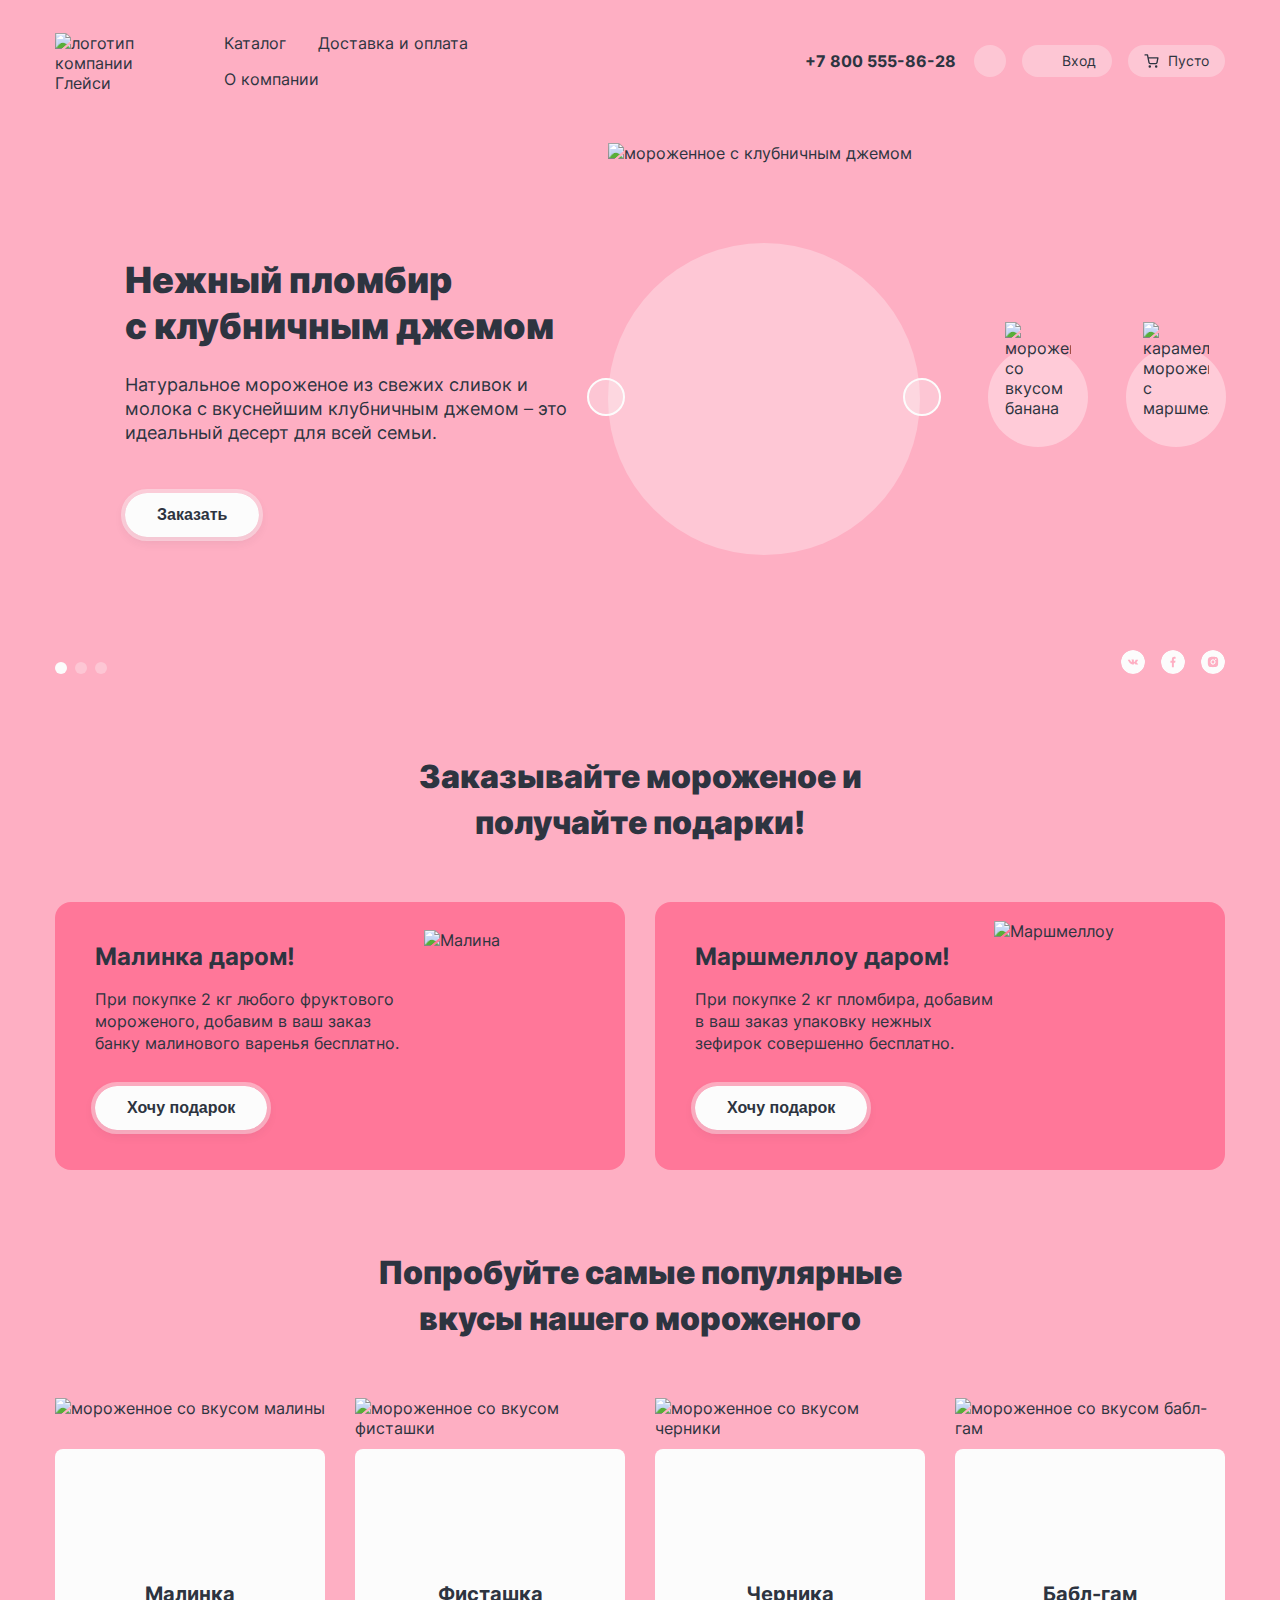
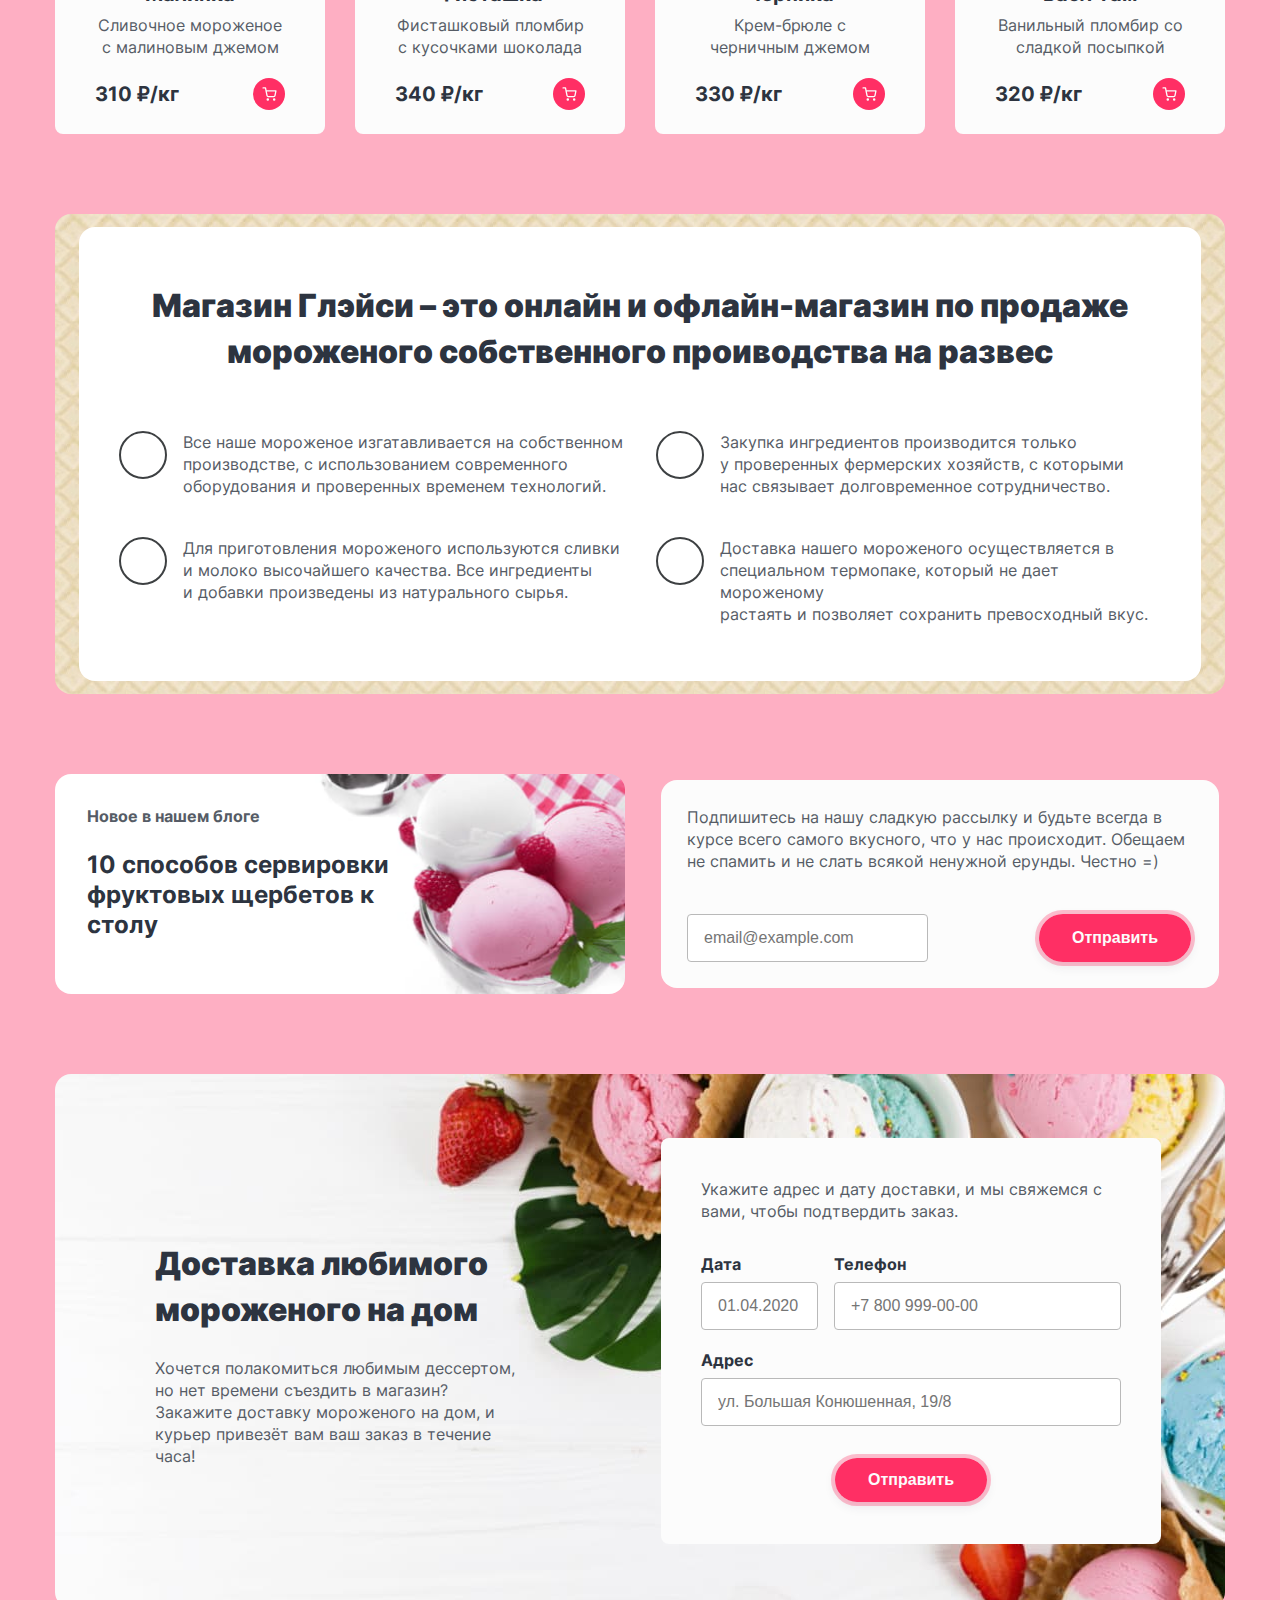
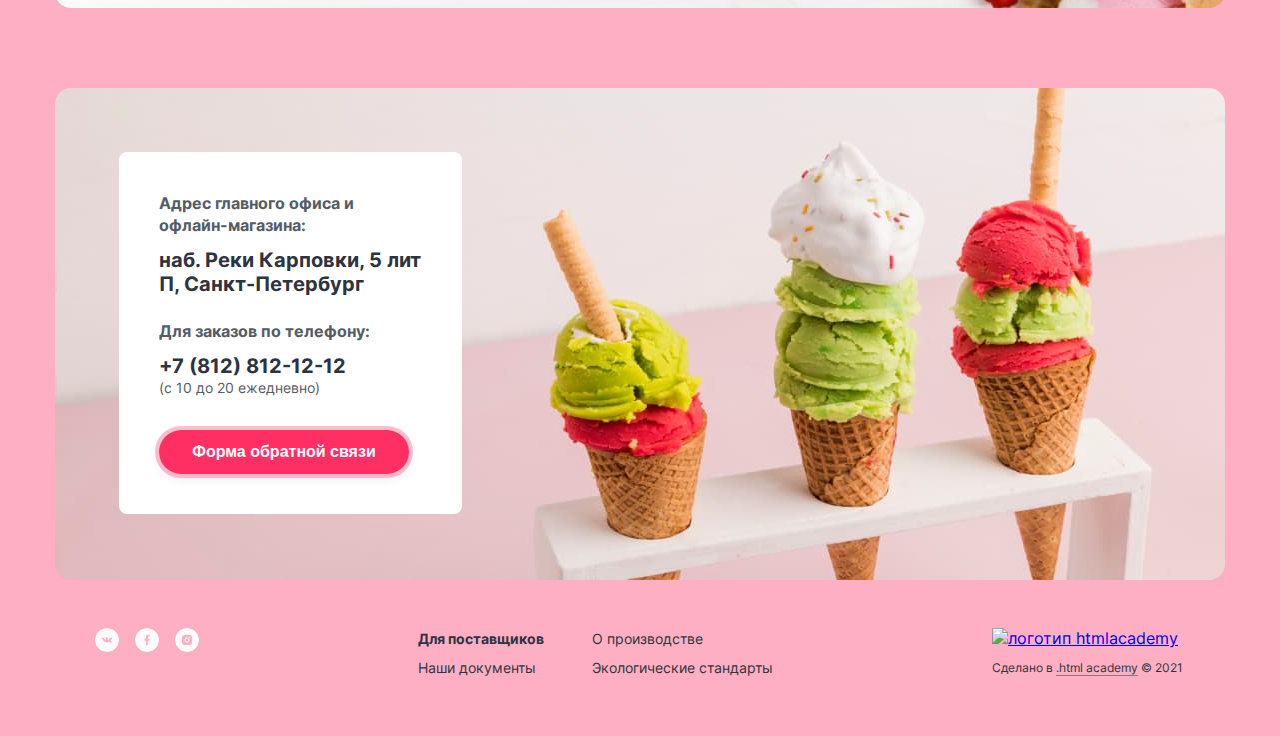
==== commit 69abdcda: "Завершаем вёрстку всех компонентов" ====
--- a/index.html
+++ b/index.html
@@ -20,6 +20,26 @@
         <ul class="navigation-list">
           <li class="navigation-item">
             <a class="navigation-link" href="catalog.html">Каталог</a>
+            <!-- добавить класс popover-open к <div> для открытия поповера -->
+            <div class="popover-catalog">
+              <ul class="popover-catalog-list">
+                <li class="popover-catalog-item">
+                  <a class="popover-catalog-link popover-catalog-link-new" href="#">Новинки</a>
+                </li>
+                <li class="popover-catalog-item">
+                  <a class="popover-catalog-link" href="#">Сливочное</a>
+                </li>
+                <li class="popover-catalog-item">
+                  <a class="popover-catalog-link" href="#">Щербеты</a>
+                </li>
+                <li class="popover-catalog-item">
+                  <a class="popover-catalog-link" href="#">Фруктовый лед</a>
+                </li>
+                <li class="popover-catalog-item">
+                  <a class="popover-catalog-link" href="#">Мелорин</a>
+                </li>
+              </ul>
+            </div>
           </li>
           <li class="navigation-item">
             <a class="navigation-link" href="#">Доставка и оплата</a>
@@ -29,21 +49,56 @@
           </li>
         </ul>
       </nav>
-      <a class="header-phone-link" href="tel:78005558628">+7 800 555-86-28</a>
+      <a class="header-phone-link" href="tel:78005558628" tabindex="-1">+7 800 555-86-28</a>
       <ul class="menu-user-list">
         <li class="menu-user-item">
           <a class="menu-user-link menu-user-search" href="#">
             <span class="visually-hidden">Поиск</span>
           </a>
+          <!-- добавить класс popover-open к <div> для открытия поповера -->
+          <div class="popover-search">
+            <form class="popover-search-form" action="https://echo.htmlacademy.ru/" method="get">
+              <label class="visually-hidden popover-search-label">Поиск по сайту</label>
+              <input class="popover-search-input" type="text" name="popover-search" placeholder="Поиск по сайту">
+              <button class="popover-search-button-clean" type="button">
+              </button>
+            </form>
+          </div>
         </li>
         <li class="menu-user-item">
           <a class="menu-user-link menu-user-login" href="#">Вход</a>
+          <!-- добавить класс popover-open к <div> для открытия поповера -->
+          <div class="popover-login">
+            <form class="popover-login-form" action="https://echo.htmlacademy.ru/" method="post">
+              <h2 class="popover-login-title">Личный кабинет</h2>
+              <label class="visually-hidden popover-login-label"></label>
+              <input class="popover-login-email" type="email" name="popover-email" placeholder="email@example.com">
+              <label class="visually-hidden popover-login-label"></label>
+              <input class="popover-login-password" type="password" name="popover-password" value="123456"
+                placeholder="Введите пароль">
+              <button class="button popover-button-login" type="submit">Войти</button>
+              <div class="link-login-wrapper">
+                <a class="link-login" href="#">Забыли пароль?</a>
+                <a class="link-login" href="#">Регистрация</a>
+              </div>
+            </form>
+          </div>
         </li>
         <li class="menu-user-item">
           <a class="menu-user-link menu-user-basket" href="#">
             <span class="visually-hidden">Корзина.</span>
+            <svg class="basket-image" width="15" height="14" fill="#2d3440" xmlns="http://www.w3.org/2000/svg">
+              <path fill-rule="evenodd" clip-rule="evenodd"
+                d="M1.17.25a.67.67 0 1 0 0 1.33h1.77l.47 2.34v.05l.97 4.84a1.83 1.83 0 0 0 1.82 1.46h5.62a1.83 1.83 0 0 0 1.82-1.46V8.8l.93-4.86a.67.67 0 0 0-.66-.8h-9.3L4.14.8a.67.67 0 0 0-.66-.54H1.17Zm4.52 8.3-.81-4.07h8.23l-.78 4.07a.5.5 0 0 1-.49.4H6.18a.5.5 0 0 1-.49-.4ZM4.56 12.5a1.25 1.25 0 1 1 2.49 0 1.25 1.25 0 0 1-2.5 0Zm6.37 0a1.25 1.25 0 1 1 2.5 0 1.25 1.25 0 0 1-2.5 0Z" />
+            </svg>
             <span>Пусто</span>
           </a>
+          <!-- добавить класс popover-open к <div> для открытия поповера -->
+          <div class="popover-cart">
+            <div class="popover-content-cart">
+              <h2 class="popover-content-cart-title">Ваша корзина пока пуста</h2>
+            </div>
+          </div>
         </li>
       </ul>
     </div>
@@ -62,7 +117,7 @@
               Натуральное мороженое из свежих сливок и молока с вкуснейшим
               клубничным джемом – это идеальный десерт для всей семьи.
             </p>
-            <a class="slider-link-oder" href="#">Заказать</a>
+            <button class="button slider-link-oder" href="#">Заказать</button>
           </div>
           <div class="slider-box-image">
             <button class="slider-button slider-prev" type="button">
@@ -195,7 +250,7 @@
               <p class="present-text">При покупке 2 кг любого фруктового мороженого, добавим в ваш заказ банку
                 малинового
                 варенья бесплатно.</p>
-              <button class="present-button-oder">Хочу подарок</button>
+              <button class="button present-button-oder">Хочу подарок</button>
             </div>
             <div class="present-box-image">
               <img class="present-image-malina" src="images/present-malina.png" width="181" height="240" alt="Малина">
@@ -206,7 +261,7 @@
               <h3 class="present-subtitle">Маршмеллоу даром!</h3>
               <p class="present-text">При покупке 2 кг пломбира, добавим в ваш заказ упаковку нежных зефирок совершенно
                 бесплатно.</p>
-              <button class="present-button-oder">Хочу подарок</button>
+              <button class="button present-button-oder">Хочу подарок</button>
             </div>
             <div class="present-box-image">
               <img class="present-image-zefir" src="images/present-zefir.png" width="232" height="249" alt="Маршмеллоу">
@@ -352,9 +407,9 @@
               </p>
               <p class="subscribe-form-email">
                 <label class="visually-hidden" for="user-email">E-mail.</label>
-                <input type="email" name="user-email" id="user-email" placeholder="email@example.com">
-              </p>
-              <button class="subscribe-button-submit" type="submit">Отправить</button>
+                <input type="email" name="user-email" id="user-email" placeholder="email@example.com" required>
+              </p>
+              <button class="button subscribe-button-submit" type="submit">Отправить</button>
             </form>
           </div>
         </section>
@@ -368,30 +423,36 @@
             заказ в течение часа!
           </p>
         </div>
-        <form class="delivery-form" action="https://echo.htmlacademy.ru/" method="POST">
+        <form class="delivery-form" action="https://echo.htmlacademy.ru/" method="post">
           <p class="delivery-text">
             Укажите адрес и дату доставки, и мы свяжемся с вами, чтобы
             подтвердить заказ.
           </p>
           <p class="field-group delivery-form-date">
-            <label for="delivery-date">Дата</label>
-            <button class="delivery-info" type="button" hidden>
-              <span class="visually-hidden">Посмотреть дополнительную информацию.</span>
-            </button>
+            <span class="info-wrapper">
+              <label for="delivery-date">Дата</label>
+              <button class="delivery-info delivery-info-date" type="button">
+                <span class="visually-hidden">Посмотреть дополнительную информацию.</span>
+              </button>
+            </span>
             <input type="text" name="delivery-date" id="delivery-date" placeholder="01.04.2020">
           </p>
           <p class="field-group delivery-form-tel">
-            <label for="user-tel">Телефон</label>
+            <span class="info-wrapper">
+              <label for="user-tel">Телефон</label>
+            </span>
             <input type="tel" name="user-tel" id="user-tel" placeholder="+7 800 999-00-00">
           </p>
           <p class="field-group delivery-form-address">
-            <label for="delivery-address">Адрес</label>
-            <button class="delivery-info" type="button" hidden>
-              <span class="visually-hidden">Посмотреть дополнительную информацию.</span>
-            </button>
+            <span class="info-wrapper">
+              <label for="delivery-address">Адрес</label>
+              <button class="delivery-info delivery-info-address" type="button">
+                <span class="visually-hidden">Посмотреть дополнительную информацию.</span>
+              </button>
+            </span>
             <input type="text" name="delivery-address" id="delivery-address" placeholder="ул. Большая Конюшенная, 19/8">
           </p>
-          <button class="delivery-button-submit" type="submit">Отправить</button>
+          <button class="button delivery-button-submit" type="submit">Отправить</button>
         </form>
       </section>
       <section class="contacts">
@@ -406,7 +467,7 @@
           <h3 class="contacts-subtitle">Для заказов по телефону:</h3>
           <p class="contacts-phone">+7 (812) 812-12-12</p>
           <p class="contacts-schedule">(с 10 до 20 ежедневно)</p>
-          <button class="contacts-button-feedback" type="button">
+          <button class="button contacts-button-feedback" type="button">
             Форма обратной связи
           </button>
         </div>
@@ -465,6 +526,25 @@
       </section>
     </div>
   </footer>
+  <!-- добавить класс modal-container-open для открытия модального окна -->
+  <div class="modal-container">
+    <div class="modal modal-auth">
+      <button class="modal-close-button">
+        <span class="visually-hidden">Закрыть</span>
+      </button>
+      <section class="modal-content">
+        <h1 class="modal-content-title">Мы обязательно ответим вам!</h1>
+        <form class="modal-content-form" action="https://echo.htmlacademy.ru/" method="post">
+          <label class="visually-hidden" for="name">Имя и фамилия</label>
+          <input class="input-auth-text" type="text" name="name" id="name" placeholder="Имя и фамилия">
+          <label class="visually-hidden" for="email">Ваш почта</label>
+          <input class="input-auth-email" type="email" id="email" value="" placeholder="email@example.com">
+          <textarea class="textarea-auth" name="" id="" cols="30" rows="40" placeholder="В свободной форме"></textarea>
+          <button class="button modal-auth-button" type="submit">Отправить</button>
+        </form>
+      </section>
+    </div>
+  </div>
 </body>
 
-</html>
+</html>--- a/styles/styles.css
+++ b/styles/styles.css
@@ -52,6 +52,21 @@
 .container {
   width: 1170px;
   margin: 0 auto;
+  padding: 0 40px;
+}
+
+.button {
+  background: #FF2F64;
+  box-shadow: 0px 4px 12px rgba(45, 52, 64, 0.1);
+  border-radius: 26px;
+  border: none;
+  outline: 4px solid rgba(255, 47, 100, 0.3);
+  padding: 12px 32px;
+  font-weight: 700;
+  font-size: 16px;
+  line-height: 20px;
+  color: #FCFCFC;
+  cursor: pointer;
 }
 
 .page-header {
@@ -91,6 +106,7 @@
 }
 
 .navigation-item {
+  position: relative;
   border-radius: 26px;
 }
 
@@ -112,9 +128,88 @@
   background-color: rgba(252, 252, 252, 0.5);
 }
 
+.navigation-link:focus:not(:focus-visible) {
+  outline: none;
+}
+
+.navigation-link:focus-visible {
+  outline: 2px solid #2D3440;
+  outline-offset: -2px;
+  background-color: rgba(252, 252, 252, 0.5);
+}
+
 .navigation-link:active {
   background-color: #fcfcfc;
   outline: none;
+}
+
+.navigation-link-current {
+  background: #FF4A78;
+  border-radius: 26px;
+  color: #FCFCFC;
+}
+
+.popover-catalog {
+  display: none;
+  position: absolute;
+  top: 40px;
+  left: 0;
+  min-width: 138px;
+  padding: 16px 0;
+  box-sizing: border-box;
+  border-radius: 6px;
+  background-color: #fcfcfc;
+  filter: drop-shadow(0px 8px 16px rgba(45, 52, 64, 0.12));
+}
+
+.popover-catalog-list {
+  margin: 0;
+  padding: 0;
+  list-style: none;
+  display: flex;
+  flex-direction: column;
+}
+
+.popover-catalog-item {
+  cursor: pointer;
+}
+
+.popover-catalog-item:hover {
+  background-color: #ffcbd8;
+}
+
+.popover-catalog-item:active {
+  background-color: #ff7799;
+}
+
+.popover-catalog-link {
+  margin: 0;
+  font-size: 14px;
+  padding: 8px 0;
+  padding-left: 16px;
+  text-decoration: none;
+  color: #2d3440;
+  display: block;
+  /* cursor: pointer; */
+}
+
+.popover-catalog-link-new {
+  position: relative;
+  font-weight: 700;
+  padding-bottom: 16px;
+  /* border-bottom: 1px solid #b9b9b9; */
+  font-size: 14px;
+  padding-top: 0;
+}
+
+.popover-catalog-link-new::after {
+  content: "";
+  height: 1px;
+  width: 106px;
+  top: 35px;
+  left: 15px;
+  background-color: #b9b9b9;
+  position: absolute;
 }
 
 .header-phone-link {
@@ -131,10 +226,11 @@
   list-style: none;
   margin: 0;
   padding: 0;
-  max-width: 320px;
+  max-width: 400px;
 }
 
 .menu-user-item {
+  position: relative;
   margin-right: 16px;
 }
 
@@ -155,6 +251,16 @@
 }
 
 .menu-user-link:focus {
+  outline: 2px solid #2D3440;
+  outline-offset: -2px;
+  background-color: rgba(252, 252, 252, 0.5);
+}
+
+.menu-user-link:focus:not(:focus-visible) {
+  outline: none;
+}
+
+.menu-user-link:focus-visible {
   outline: 2px solid #2D3440;
   outline-offset: -2px;
   background-color: rgba(252, 252, 252, 0.5);
@@ -174,6 +280,54 @@
   background-position: center;
 }
 
+.popover-search {
+  display: none;
+  position: absolute;
+  right: 0;
+  top: 40px;
+  width: 356px;
+  min-height: 96px;
+  padding: 24px 16px;
+  background: #FCFCFC;
+  border-radius: 4px;
+  box-sizing: border-box;
+  z-index: 1;
+}
+
+.popover-search-input {
+  position: relative;
+  width: 100%;
+  background: #FFFFFF;
+  box-sizing: border-box;
+  border-radius: 4px;
+  border: 1px solid #B9B9B9;
+}
+
+.popover-search-input[placeholder] {
+  font-family: inherit;
+}
+
+.popover-search-button-clean {
+  position: absolute;
+  right: 30px;
+  top: 40px;
+  width: 16px;
+  height: 16px;
+  border: none;
+  background: transparent;
+  padding: 0;
+  cursor: pointer;
+}
+
+.popover-search-button-clean {
+  background-image: url("../images/svg/cross.svg");
+  opacity: 0.5;
+}
+
+.popover-search-button-clean:hover {
+  opacity: 1;
+}
+
 .menu-user-login {
   display: flex;
   justify-content: center;
@@ -195,9 +349,69 @@
   margin-right: 6px;
 }
 
+.popover-login {
+  display: none;
+  position: absolute;
+  right: 0;
+  top: 40px;
+  width: 420px;
+  padding: 48px;
+  background-color: #fcfcfc;
+  filter: drop-shadow(0px 15px 40px rgba(45, 52, 64, 0.12));
+  z-index: 1;
+  box-sizing: border-box;
+  border-radius: 4px;
+}
+
+.popover-login-title {
+  margin: 0;
+  margin-bottom: 32px;
+  width: 200px;
+}
+
+.popover-login-form {
+  display: grid;
+  grid-template-columns: 144px auto;
+  row-gap: 16px;
+}
+
+.popover-login-email {
+  grid-column: 1/-1;
+  height: 48px;
+}
+
+.popover-login-password {
+  grid-column: 1/-1;
+  height: 48px;
+  margin-bottom: 16px;
+}
+
+.popover-button-login {
+  grid-column: 1/2;
+  min-width: 113px;
+}
+
+.link-login-wrapper {
+  grid-column: 2/-1;
+  margin-left: 23px;
+}
+
+.link-login {
+  display: block;
+  width: 113px;
+  text-decoration: none;
+  font-family: Inter;
+  font-weight: normal;
+  font-size: 14px;
+  line-height: 20px;
+  font-style: normal;
+  color: #2d3440;
+  border-bottom: 1px solid #2D3440;
+}
+
 .menu-user-basket {
   display: flex;
-  justify-content: center;
+  justify-content: space-between;
   align-items: center;
   min-width: 97px;
   height: 32px;
@@ -206,14 +420,135 @@
   box-sizing: border-box;
 }
 
-.menu-user-basket::before {
-  content: "";
-  width: 18px;
-  height: 18px;
-  background-image: url("../images/svg/cart.svg");
-  background-repeat: no-repeat;
-  background-position: center;
+.menu-user-basket-full {
   margin-right: 6px;
+}
+
+/* поповер для  пустой корзины */
+.popover-cart {
+  display: none;
+  position: absolute;
+  width: 288;
+  padding: 48px;
+  background-color: #fcfcfc;
+  right: 0;
+  top: 40px;
+  border-radius: 4px;
+}
+
+.popover-content-cart {
+  right: 0;
+  top: 40px;
+}
+
+.popover-content-cart-title {
+  width: 192px;
+  text-align: center;
+}
+
+/* поповер для корзины с товарами */
+.popover-cart-fill {
+  display: none;
+  position: absolute;
+  top: 40px;
+  right: 0;
+  width: 441px;
+  background-color: #fcfcfc;
+  padding: 48px;
+  box-sizing: border-box;
+  z-index: 2;
+  border-radius: 4px;
+}
+
+.cart-fill-title {
+  margin: 0;
+  margin-bottom: 32px;
+}
+
+.cart-fill-list {
+  margin: 0;
+  padding: 0;
+  list-style-type: none;
+  display: grid;
+  grid-template-columns: auto;
+  grid-row-gap: 24px;
+  margin-bottom: 24px;
+  padding-bottom: 32px;
+  border-bottom: 1px solid #E7E7E7;
+}
+
+.cart-fill-item {
+  display: flex;
+  align-items: center;
+}
+
+.cart-image-wrapper {
+  width: 46px;
+  height: 46px;
+  margin-right: 16px;
+  object-fit: cover;
+  object-position: center;
+}
+
+.cart-fill-image {
+  display: block;
+  width: 46px;
+  height: 46px;
+}
+
+.cart-text-wrapper {
+  width: 164px;
+}
+
+.cart-fill-subtitle {
+  margin: 0;
+  margin-bottom: 4px;
+  font-size: 18px;
+  line-height: 22px;
+}
+
+.cart-fill-text {
+  font-size: 14px;
+  color: #B9B9B9;
+  margin: 0;
+}
+
+.cart-fill-price {
+  font-family: Inter;
+  font-weight: bold;
+  font-size: 18px;
+  line-height: 22px;
+  color: #2D3440;
+  font-style: normal;
+  width: 100px;
+  margin: 0;
+  margin-right: auto;
+}
+
+.cart-button-close {
+  width: 16px;
+  height: 16px;
+  grid-column: 4/5;
+  background-image: url("../images/svg/cross.svg");
+  border: none;
+  background-color: transparent;
+  cursor: pointer;
+}
+
+.oder-wrapper {
+  display: flex;
+}
+
+.button-oder-cart {
+  width: 198px;
+  margin-right: auto;
+}
+
+.oder-sum {
+  font-weight: 700;
+  font-size: 18px;
+  line-height: 22px;
+  align-self: center;
 }
 
 .main-index {
@@ -261,7 +596,8 @@
   width: 312px;
   height: 312px;
   border-radius: 50%;
-  background-color: #ffcbd8;
+  background-color: rgba(255, 255, 255, 0.3);
+  /* background-color: #ffcbd8; */
 }
 
 .slider-image-big {
@@ -380,32 +716,29 @@
 
 .slider-link-oder {
   display: flex;
-  justify-content: center;
-  align-items: center;
-  width: 123px;
-  height: 44px;
-  font-weight: bold;
-  font-size: 16px;
-  line-height: 20px;
+  align-self: flex-start;
   text-decoration: none;
   color: #2d3440;
   background-color: #fcfcfc;
-  background-clip: padding-box;
-  border: 4px solid rgba(252, 252, 252, 0.4);
-  border-radius: 26px;
-  box-shadow: 0px 4px 12px rgba(45, 52, 64, 0.1);
+  outline: 4px solid rgba(252, 252, 252, 0.4);
 }
 
 .slider-link-oder:hover {
-  background: rgba(252, 252, 252, 0.4);
-  border: 4px solid #FCFCFC;
+  background-color: rgba(252, 252, 252, 0.4);
+  outline: 4px solid #fcfcfc;
   box-shadow: 0px 4px 15px rgba(133, 133, 133, 0.15);
 }
 
-.slider-link-oder:focus {
-  background: #FCFCFC;
+.slider-link-oder:focus-visible {
+  background-color: #FCFCFC;
   box-shadow: 0px 4px 12px rgba(45, 52, 64, 0.1);
   outline: 2px solid #2D3440;
+}
+
+.slider-link-oder:disabled {
+  background-color: #e7e7e7;
+  outline: 4px solid rgba(252, 252, 252, 0.4);
+  color: #b9b9b9;
 }
 
 .slider-pagination {
@@ -463,23 +796,23 @@
   width: 24px;
   height: 24px;
   border-radius: 50%;
-  outline: 2px solid rgba(252, 252, 252, 0.2);
 }
 
 .social-vk {
   background-image: url("../images/svg/vk.svg");
   background-repeat: no-repeat;
+  background-position: center;
 }
 
 .social-vk:hover {
-  background-image: url("../images/svg/vk-dark.svg");
-  background-repeat: no-repeat;
+  background-color: #2d3440;
+
 }
 
 .social-vk:focus {
   outline: 2px solid #2d3440;
-  background-image: url("../images/svg/vk-dark.svg");
-  background-repeat: no-repeat;
+  outline-offset: 0px;
+  background-color: #2d3440;
 }
 
 .social-fb {
@@ -487,13 +820,13 @@
 }
 
 .social-fb:hover {
-  background-image: url("../images/svg/fb-dark.svg");
-  background-repeat: no-repeat;
+  background-color: #2d3440;
 }
 
 .social-fb:focus {
   outline: 2px solid #2d3440;
-  background-image: url("../images/svg/fb-dark.svg");
+  outline-offset: 0px;
+  background-color: #2d3440;
 }
 
 .social-instagram {
@@ -501,13 +834,13 @@
 }
 
 .social-instagram:hover {
-  background-image: url("../images/svg/inst-dark.svg");
-  background-repeat: no-repeat;
+  background-color: #2d3440;
 }
 
 .social-instagram:focus {
   outline: 2px solid #2d3440;
-  background-image: url("../images/svg/inst-dark.svg");
+  outline-offset: 0px;
+  background-color: #2d3440;
 }
 
 .present {
@@ -577,29 +910,29 @@
 }
 
 .present-button-oder {
-  font-weight: bold;
-  font-size: 16px;
-  line-height: 20px;
   color: #2d3440;
-  width: 176px;
-  height: 44px;
-  border-radius: 26px;
-  background-clip: padding-box;
   background-color: #fcfcfc;
-  border: 4px solid rgba(252, 252, 252, 0.4);
+  outline: 4px solid rgba(252, 252, 252, 0.4);
+  margin: auto;
 }
 
 .present-button-oder:hover {
-  background: rgba(252, 252, 252, 0.4);
-  border: 4px solid #FCFCFC;
+  background-color: rgba(252, 252, 252, 0.4);
+  outline: 4px solid #FCFCFC;
   box-shadow: 0px 4px 15px rgba(133, 133, 133, 0.15);
-  cursor: pointer;
-}
-
-.present-button-oder:focus {
+}
+
+.present-button-oder:focus-visible {
   background: #FCFCFC;
   box-shadow: 0px 4px 12px rgba(45, 52, 64, 0.1);
   outline: 2px solid #2D3440;
+}
+
+.present-button-oder:disabled {
+  background-color: #e7e7e7;
+  outline: 4px solid rgba(252, 252, 252, 0.4);
+  color: #b9b9b9;
+  cursor: default;
 }
 
 .ice-cards {
@@ -719,6 +1052,13 @@
   outline: none;
 }
 
+.ice-cards-link-disabled {
+  pointer-events: none;
+  outline: none;
+  cursor: default;
+  background-color: #B9B9B9;
+}
+
 .advantages {
   display: flex;
   min-height: 480px;
@@ -903,43 +1243,7 @@
 }
 
 .subscribe-button-submit {
-  display: flex;
-  justify-content: center;
-  align-items: center;
-  width: 152px;
-  height: 44px;
-  padding: 16px 32px;
-  border-radius: 26px;
-  font-weight: bold;
-  font-size: 16px;
-  line-height: 20px;
-  color: #FCFCFC;
-  background-color: #ff2f64;
-  /* border: none; */
-  border: 4px solid #ffcbd8;
-  box-sizing: border-box;
-  border-radius: 26px;
   grid-column: 2/3;
-}
-
-.subscribe-button-submit:hover {
-  color: #2D3440;
-  background: rgba(252, 252, 252, 0.3);
-  border: 4px solid #FF2F64;
-}
-
-.subscribe-button-submit:focus {
-  background: #FF2F64;
-  box-shadow: 0px 4px 12px rgba(45, 52, 64, 0.1);
-  border: 2px solid #2D3440;
-  box-sizing: border-box;
-}
-
-.subscribe-button-submit:disabled {
-  background: #B9B9B9;
-  border: 4px solid rgba(185, 185, 185, 0.3);
-  box-sizing: border-box;
-  background-clip: padding-box;
 }
 
 .delivery {
@@ -974,6 +1278,7 @@
   width: 500px;
   height: 406px;
   background-color: #fcfcfc;
+  border-radius: 8px;
 
   display: grid;
   grid-template-columns: 117px 287px;
@@ -987,6 +1292,22 @@
   font-size: 16px;
 }
 
+.delivery-info {
+  width: 14px;
+  height: 14px;
+  border: none;
+  background-color: transparent;
+}
+
+.delivery-info-address {
+  left: 56px;
+  top: 3px;
+  background-image: url("../images/svg/info.svg");
+  background-repeat: no-repeat;
+  background-position: center;
+  cursor: pointer;
+}
+
 .delivery-text {
   margin: 0;
   margin-bottom: 32px;
@@ -1005,7 +1326,7 @@
 
 .field-group label {
   display: block;
-  margin-bottom: 8px;
+  margin-right: 4px;
 }
 
 .delivery-form-date {
@@ -1013,6 +1334,19 @@
   margin-bottom: 20px;
 }
 
+.info-wrapper {
+  display: flex;
+  align-items: center;
+  margin-bottom: 8px;
+}
+
+.delivery-info-date {
+  background-image: url("../images/svg/info.svg");
+  background-repeat: no-repeat;
+  background-position: center;
+  cursor: pointer;
+}
+
 .delivery-form-tel {
   grid-column: 2/3;
 }
@@ -1022,48 +1356,56 @@
   margin-bottom: 32px;
 }
 
-input[type=text],
-input[type=tel],
-input[type=email] {
+input[type="text"],
+input[type="tel"],
+input[type="email"],
+input[type="password"] {
   font-size: 16px;
   line-height: 20px;
-  color: #b9b9b9;
   padding: 14px 16px;
+  box-sizing: border-box;
+  cursor: pointer;
+  height: 48px;
+  border-radius: 4px;
+  border: 1px solid #b9b9b9;
+}
+
+input[type="text"]:hover,
+input[type="tel"]:hover,
+input[type="email"]:hover,
+input[type="password"]:hover {
+  background: #FFFFFF;
+  box-sizing: border-box;
+  border-radius: 4px;
+  border: 1px solid #2D3440;
+
+}
+
+input[type="text"]:focus-visible,
+input[type="tel"]:focus-visible,
+input[type="email"]:focus-visible,
+input[type="password"]:focus-visible {
+  background: #FFFFFF;
+  box-sizing: border-box;
+  border-radius: 4px;
+  border: 2px solid #2D3440;
+}
+
+input[type="text"]:disabled ,
+input[type="tel"]:disabled ,
+input[type="email"]:disabled ,
+input[type="password"]:disabled {
+  background: #E7E7E7;
+  box-sizing: border-box;
+  border-radius: 4px;
+  border: 1px solid #B9B9B9;
+  cursor: default;
 }
 
 .delivery-button-submit {
-  font-weight: bold;
-  font-size: 16px;
-  line-height: 20px;
   width: 152px;
-  height: 44px;
-  color: #FCFCFC;
+  margin: 0 auto;
   grid-column: 1/-1;
-  justify-self: center;
-  background-color: #ff2f64;
-  border: 4px solid #ffcbd8;
-  border-radius: 26px;
-  box-sizing: border-box;
-}
-
-.delivery-button-submit:hover {
-  color: #2D3440;
-  background: rgba(252, 252, 252, 0.3);
-  border: 4px solid #FF2F64;
-}
-
-.delivery-button-submit:focus {
-  background: #FF2F64;
-  box-shadow: 0px 4px 12px rgba(45, 52, 64, 0.1);
-  border: 2px solid #2D3440;
-  box-sizing: border-box;
-}
-
-.delivery-button-submit:disabled {
-  background: #B9B9B9;
-  border: 4px solid rgba(185, 185, 185, 0.3);
-  box-sizing: border-box;
-  background-clip: padding-box;
 }
 
 .contacts {
@@ -1121,43 +1463,17 @@
 
 .contacts-button-feedback {
   width: 250px;
-  height: 46px;
-  border-radius: 26px;
-  font-weight: bold;
-  font-size: 16px;
-  line-height: 20px;
-  color: #FCFCFC;
-  background-color: #ff2f64;
-  border: none;
-  border: 4px solid #ffcbd8;
-  box-sizing: border-box;
-}
-
-.contacts-button-feedback:hover {
-  color: #2D3440;
-  background: rgba(252, 252, 252, 0.3);
-  border: 4px solid #FF2F64;
-}
-
-.contacts-button-feedback:focus {
-  background: #FF2F64;
-  box-shadow: 0px 4px 12px rgba(45, 52, 64, 0.1);
-  border: 2px solid #2D3440;
-  box-sizing: border-box;
-}
-
-.contacts-button-feedback:disabled {
-  background: #B9B9B9;
-  border: 4px solid rgba(185, 185, 185, 0.3);
-  box-sizing: border-box;
-  background-clip: padding-box;
 }
 
 .footer-container {
   display: flex;
   box-sizing: border-box;
-  /* padding-top: 48px; */
   padding-bottom: 48px;
+}
+
+.footer-container-catalog {
+  border-top: 1px solid rgba(252, 252, 252, 0.3);
+  padding-top: 48px;
 }
 
 .documents-info {
@@ -1238,8 +1554,24 @@
 }
 
 .breadcrumbs-item {
+  position: relative;
   margin-right: 28px;
 }
+
+.breadcrumbs-item::after {
+  content: "";
+  position: absolute;
+  width: 12px;
+  height: 12px;
+  left: 66px;
+  top: 25%;
+  background-image: url("../images/svg/chevrons-right.svg");
+}
+
+.breadcrumbs-item:last-child::after {
+  content: none;
+}
+
 
 .breadcrumbs-link {
   font-weight: bold;
@@ -1275,12 +1607,15 @@
   flex-wrap: wrap;
 }
 
+.field {
+  padding: 0;
+  margin: 0;
+  border: none;
+}
+
 .field-sorting {
   width: 196px;
-  margin: 0;
-  padding: 0;
   margin-right: 24px;
-  border: none;
   margin-bottom: 16px;
 }
 
@@ -1298,25 +1633,120 @@
   border: none;
   border-radius: 20px;
   box-sizing: border-box;
-  padding-left: 8px;
-  padding-right: 8px;
-}
-
-.field-rang {
+  padding-left: 16px;
+  background-image: url("../images/svg/arrow-down.svg");
+  background-repeat: no-repeat;
+  background-position: right 13px center;
+  appearance: none;
+  cursor: pointer;
+}
+
+.sorting-select:hover {
+  background-color: rgba(252, 252, 252, 0.5);
+  border-radius: 20px;
+}
+
+.sorting-select:focus-visible {
+  outline: none;
+  outline: 1px solid #fcfcfc;
+  outline-offset: -1px;
+}
+
+.field-range {
   width: 196px;
+  margin-right: 24px;
+}
+
+.range-input {
+  width: 30px;
+  padding: 0 2px;
+  font: inherit;
+  text-align: center;
+  background-color: transparent;
+  border: none;
+  appearance: textfield;
+}
+
+.range-input::-webkit-outer-spin-button,
+.range-input::-webkit-inner-spin-button {
+  appearance: none;
+  margin: 0;
+}
+
+.range-scale-wrapper {
+  border-radius: 20px;
+  display: flex;
+  margin: 0;
+  padding: 0 8px;
+  list-style: none;
+  height: 36px;
+  background-color: #ffcbd8;
+  justify-content: center;
+  align-items: center;
+}
+
+.range-scale {
+  position: relative;
+  width: 164px;
+  height: 4px;
+  background-color: rgba(86, 92, 102, 0.3);
+  border-radius: 6px;
+}
+
+.range-bar {
+  position: absolute;
+  height: 4px;
+  background-color: #565C66;
+  margin: 0 auto;
+}
+
+.range-toggle {
   padding: 0;
-  margin: 0;
-  margin-right: 24px;
+  position: absolute;
+  width: 16px;
+  height: 16px;
+  border-radius: 50%;
+  background-color: #fcfcfc;
+  border: 6px solid #2d3440;
+  box-sizing: border-box;
+  cursor: pointer;
+}
+
+.range-toggle:hover {
+  background-color: #2d3440;
+  border: 6px solid #fcfcfc;
+}
+
+.range-toggle:focus-visible {
+  background-color: #2d3440;
+  border: 6px solid #fcfcfc;
+  outline: 2px solid #2d3440;
+
+}
+
+.range-toggle:active {
+  background-color: #2d3440;
   border: none;
-}
-
-.rang-text {
+  outline-offset: -1px;
+}
+
+.range-toggle-min {
+  left: 0;
+  top: -6px;
+}
+
+.range-toggle-max {
+  right: 0;
+  top: -6px;
+}
+
+.range-text {
   padding: 0;
   padding-left: 16px;
   margin-bottom: 8px;
 }
 
-.rang {
+.range {
   width: 196px;
   height: 36px;
   background-color: #ffcbd8;
@@ -1325,8 +1755,6 @@
 
 .field-fat {
   width: 367px;
-  border: none;
-  padding: 0;
 }
 
 .fat-text {
@@ -1338,7 +1766,7 @@
   border-radius: 20px;
   display: flex;
   margin: 0;
-  padding: 0 8px;
+  padding: 0 16px;
   list-style: none;
   height: 36px;
   background-color: #ffcbd8;
@@ -1346,10 +1774,52 @@
   align-items: center;
 }
 
+.control-input[type="radio"] + .control-mark {
+  border-color: #2d3440;
+  border-radius: 50%;
+  box-sizing: border-box;
+  border-width: 1.5px;
+}
+
+.control-input[type="radio"]:hover + .control-mark {
+  border-color: #fcfcfc;
+}
+
+.control-input[type="radio"]:focus-visible + .control-mark {
+  border-color: #fcfcfc;
+}
+
+.control-input[type="radio"]:disabled + .control-mark {
+  border-color: #2d3440;
+  opacity: 0.7;
+}
+
+.control-input[type="radio"]:checked + .control-mark::before {
+  position: absolute;
+  top: 27%;
+  left: 27%;
+  width: 6px;
+  height: 6px;
+  background-color: #2d3440;
+  border-radius: 50%;
+  content: "";
+}
+
+.control-input[type="radio"]:checked:hover + .control-mark::before {
+  background-color: #fcfcfc;
+}
+
+.control-input[type="radio"]:checked:disabled + .control-mark::before {
+  border-color: #2d3440;
+  opacity: 0.7;
+}
+
+.control-input[type="radio"]:checked:disabled:hover + .control-mark::before {
+  background-color: #2d3440;
+}
+
 .field-additive {
   width: 596px;
-  padding: 0;
-  border: none;
   margin-right: 24px;
 }
 
@@ -1361,13 +1831,83 @@
 .additive-list {
   display: flex;
   margin: 0;
-  padding: 0 8px;
+  padding: 0 16px;
   list-style: none;
   height: 36px;
   border-radius: 20px;
   background-color: #ffcbd8;
   justify-content: space-between;
   align-items: center;
+}
+
+.control {
+  position: relative;
+  display: block;
+  cursor: pointer;
+}
+
+.control-mark {
+  position: absolute;
+  top: 1px;
+  left: 0;
+  width: 16px;
+  height: 16px;
+  border: 1.5px solid #242424;
+  border-radius: 4px;
+  box-sizing: border-box;
+}
+
+.control:hover .control-mark {
+  border-color: #fcfcfc;
+}
+
+.control-input:disabled + .control-mark {
+  border-color: rgba(252, 252, 252, 0.4);
+}
+
+.control-input:focus-visible + .control-mark {
+  border-color: rgba(252, 252, 252, 0.4);
+}
+
+.control-input[type="checkbox"]:checked + .control-mark {
+  background-image: url("../images/svg/checkbox-checked.svg");
+  background-repeat: no-repeat;
+  background-position: center;
+  border: none;
+}
+
+.control-input[type="checkbox"]:checked:hover + .control-mark {
+  background-image: url("../images/svg/chackbox-ckecked-white.svg");
+  background-repeat: no-repeat;
+  background-position: center;
+  border: none;
+}
+
+.control-input[type="checkbox"]:checked:focus-visible + .control-mark {
+  background-image: url("../images/svg/chackbox-ckecked-white.svg");
+  background-repeat: no-repeat;
+  background-position: center;
+  border: none;
+}
+
+.control-input[type="checkbox"]:checked:disabled + .control-mark {
+  background-image: url("../images/svg/checkbox-checked.svg");
+  background-repeat: no-repeat;
+  background-position: center;
+  border: none;
+  opacity: 0.4;
+}
+
+.control-input[type="checkbox"]:checked:disabled:hover + .control-mark {
+ cursor: default;
+}
+
+.control-input:checked:disabled:hover + .control-label {
+ cursor: default;
+}
+
+.control-label {
+  padding-left: 24px;
 }
 
 .filter-button {
@@ -1379,10 +1919,28 @@
   align-self: end;
   width: 187px;
   height: 36px;
-  border: 2px solid #fcfcfc;
+  outline: 2px solid #fcfcfc;
   border-radius: 20px;
+  border: none;
   background-color: #ffcbd8;
-}
+  cursor: pointer;
+}
+
+.filter-button:hover {
+  background: #FCFCFC;
+  outline: 2px solid rgba(252, 252, 252, 0.3);
+}
+
+.filter-button:focus-visible {
+  background: rgba(252, 252, 252, 0.3);
+  outline: 2px solid #2D3440;
+}
+
+.filter-button:disabled {
+  background: #e7e7e7;
+  border: 4px solid rgba(252, 252, 252, 0.4);  
+}
+
 
 .button-pagination-box {
   display: flex;
@@ -1402,20 +1960,28 @@
 
 }
 
-.ice-pagination-current {
-  background-color: #fcfcfc;
-  border-radius: 50%;
+.ice-pagination-link {
+  text-decoration: none;
+  color: #2d3440;
+  font-size: 16px;
+  line-height: 20px;
+
+  display: flex;
+  justify-content: center;
+  align-items: center;
+  width: 24px;
+  height: 24px;
 }
 
 .ice-pagination-link:hover {
-  background: rgba(252, 252, 252, 0.3);
+  background-color: rgba(252, 252, 252, 0.3);
   box-sizing: border-box;
   border: 1px solid #FCFCFC;
   border-radius: 50%;
 }
 
 .ice-pagination-link:focus {
-  background: rgba(252, 252, 252, 0.3);
+  background-color: rgba(252, 252, 252, 0.3);
   border: 1px solid #2D3440;
   box-sizing: border-box;
   border-radius: 50%;
@@ -1433,27 +1999,134 @@
   color: #2d3440;
   background-color: #fcfcfc;
   border-radius: 26px;
-  border: 4px solid #ffcbd8;
-}
-
-.ice-pagination-link {
-  text-decoration: none;
+  border: none;
+  outline: 4px solid #ffcbd8;
+  cursor: pointer;
+}
+
+.ice-button-show-more:hover {
+  background: rgba(252, 252, 252, 0.4);
+  box-shadow: 0px 4px 15px rgba(133, 133, 133, 0.15);
+  outline: 4px solid #FCFCFC;
+}
+
+.ice-button-show-more:focus-visible {
+  background: #FCFCFC;
+  outline: 2px solid #2D3440;
+  box-shadow: 0px 4px 12px rgba(45, 52, 64, 0.1);
+}
+
+.ice-button-show-more:disabled {
+  background: #e7e7e7;
+  outline: 4px solid rgba(252, 252, 252, 0.4);
+}
+
+.ice-pagination-current {
+  background-color: #fcfcfc;
+  border-radius: 50%;
+}
+
+.ice-pagination-prev {
+  margin-right: 16px;
+}
+
+.ice-pagination-prev-disabled {
+  opacity: 0.5;
+}
+
+.ice-pagination-next {
+  margin-left: 16px;
+}
+
+.ice-pagination-disabled {
+
+}
+
+.pagination-next-image {
+  transform: rotate(180deg);
+}
+
+.popover-open {
+  display: block;
+}
+
+.modal-container {
+  display: none;
+  position: fixed;
+  top: 0;
+  left: 0;
+  width: 100%;
+  height: 100%;
+  background-color: rgba(0, 0, 0, 0.6);
+  z-index: 1;
+}
+
+.modal {
+  position: relative;
+  margin: auto;
+  width: 570px;
+  height: 545px;
+  padding: 64px;
+  box-sizing: border-box;
+  background: #FCFCFC;
+  border-radius: 8px;
+  box-shadow: 0px 15px 40px rgba(45, 52, 64, 0.12);
+}
+
+.modal-close-button {
+  position: absolute;
+  top: 0;
+  right: 0;
+  width: 52px;
+  height: 52px;
+  padding: 0;
+  background-color: transparent;
+  border: none;
+  background-image: url("../images/svg/cross.svg");
+  background-size: 20px;
+  background-repeat: no-repeat;
+  background-position: center;
+  cursor: pointer;
+}
+
+.modal-content-title {
+  margin: 0;
+  margin-bottom: 32px;
+  font-family: Inter;
+  font-weight: bold;
+  font-size: 24px;
+  line-height: 30px;
+  color: #2D3440;
+  font-style: normal;
+}
+
+.modal-content-form {
+  display: flex;
+  flex-direction: column;
+}
+
+.input-auth-text {
+  margin-bottom: 16px;
   color: #2d3440;
-  font-size: 16px;
-  line-height: 20px;
-
+  background-color: #ffffff;
+}
+
+.input-auth-email {
+  margin-bottom: 16px;
+  color: #2d2d2d;
+  background-color: #ffffff;
+}
+
+.textarea-auth {
+  margin-bottom: 36px;
+  height: 149px;
+}
+
+.modal-auth-button {
+  width: 152px;
+  margin-left: auto;
+}
+
+.modal-container-open {
   display: block;
-  justify-content: center;
-  align-items: center;
-  width: 24px;
-  height: 24px;
-}
-
-.prev-image,
-.next-image {
-  display: block;
-  background: rgba(252, 252, 252, 0.3);
-  border: 2px solid #FCFCFC;
-  box-sizing: border-box;
-  border-radius: 26px;
-}
+}
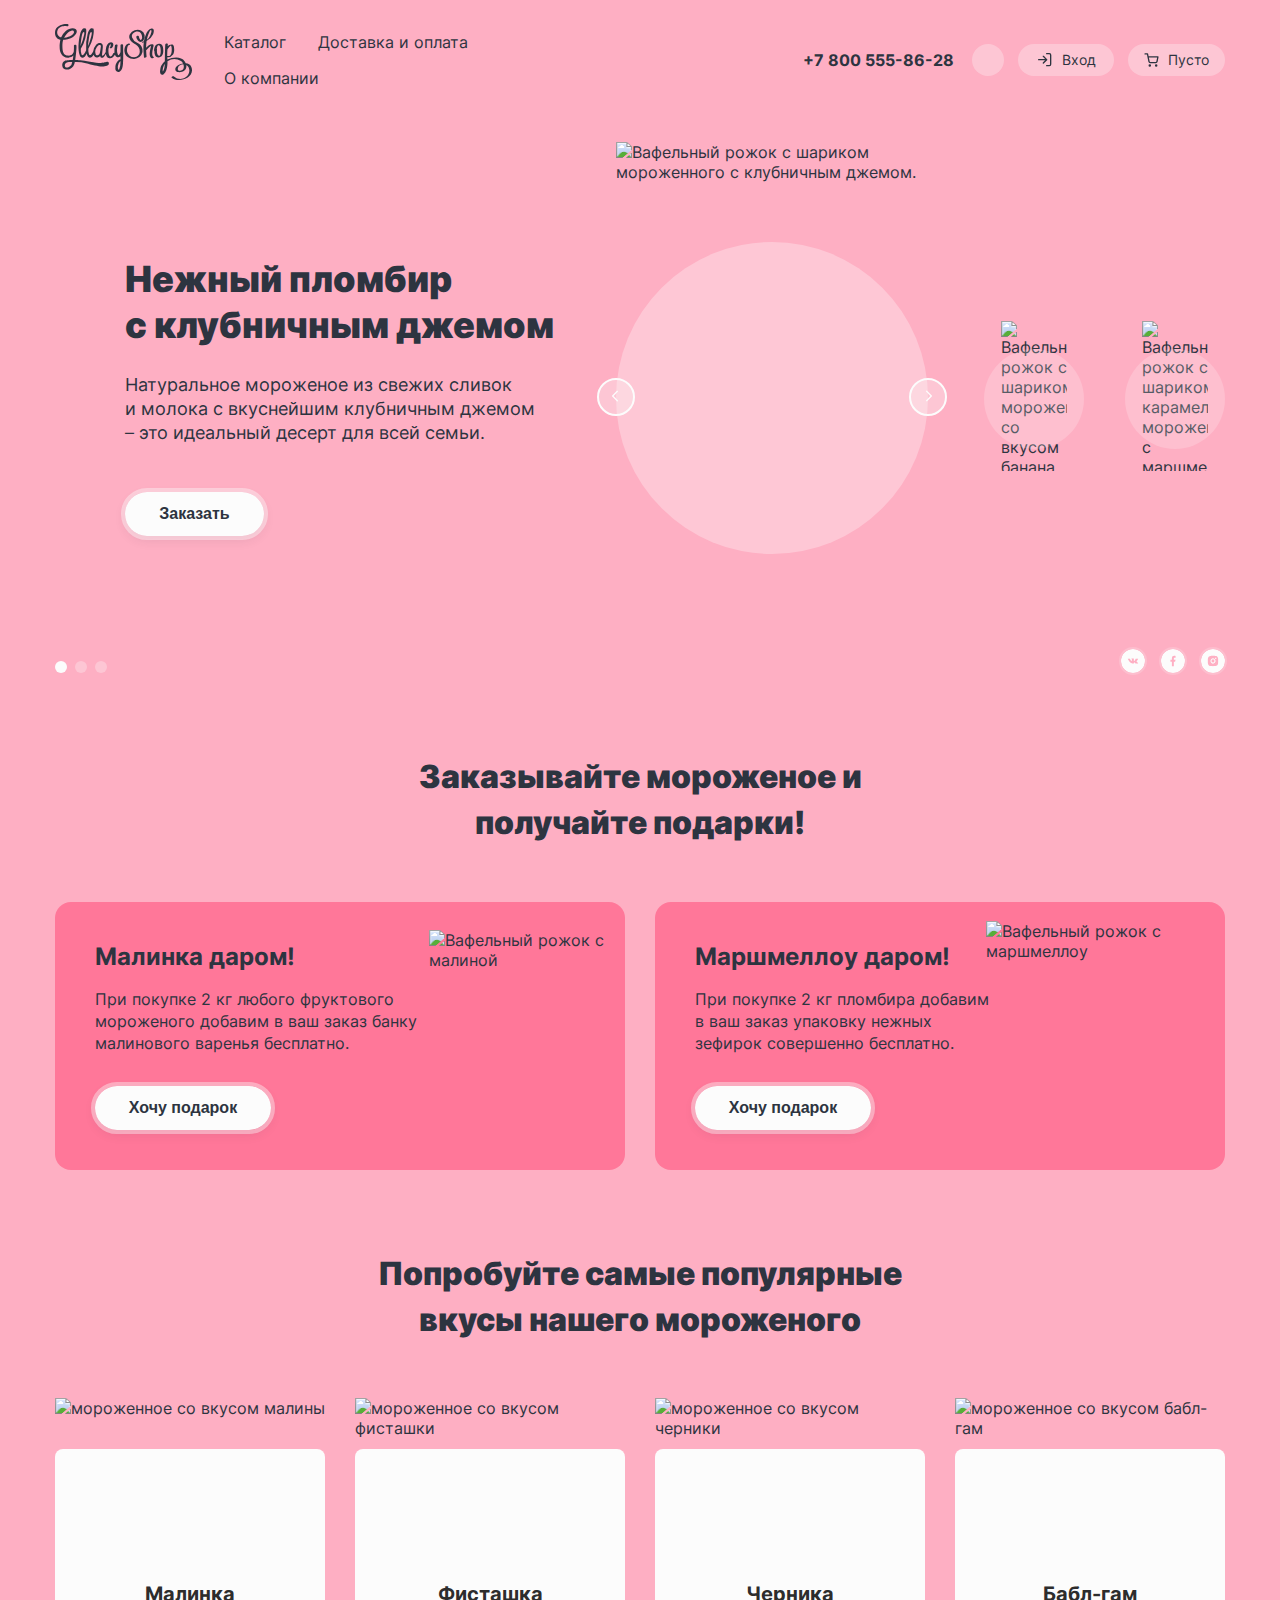
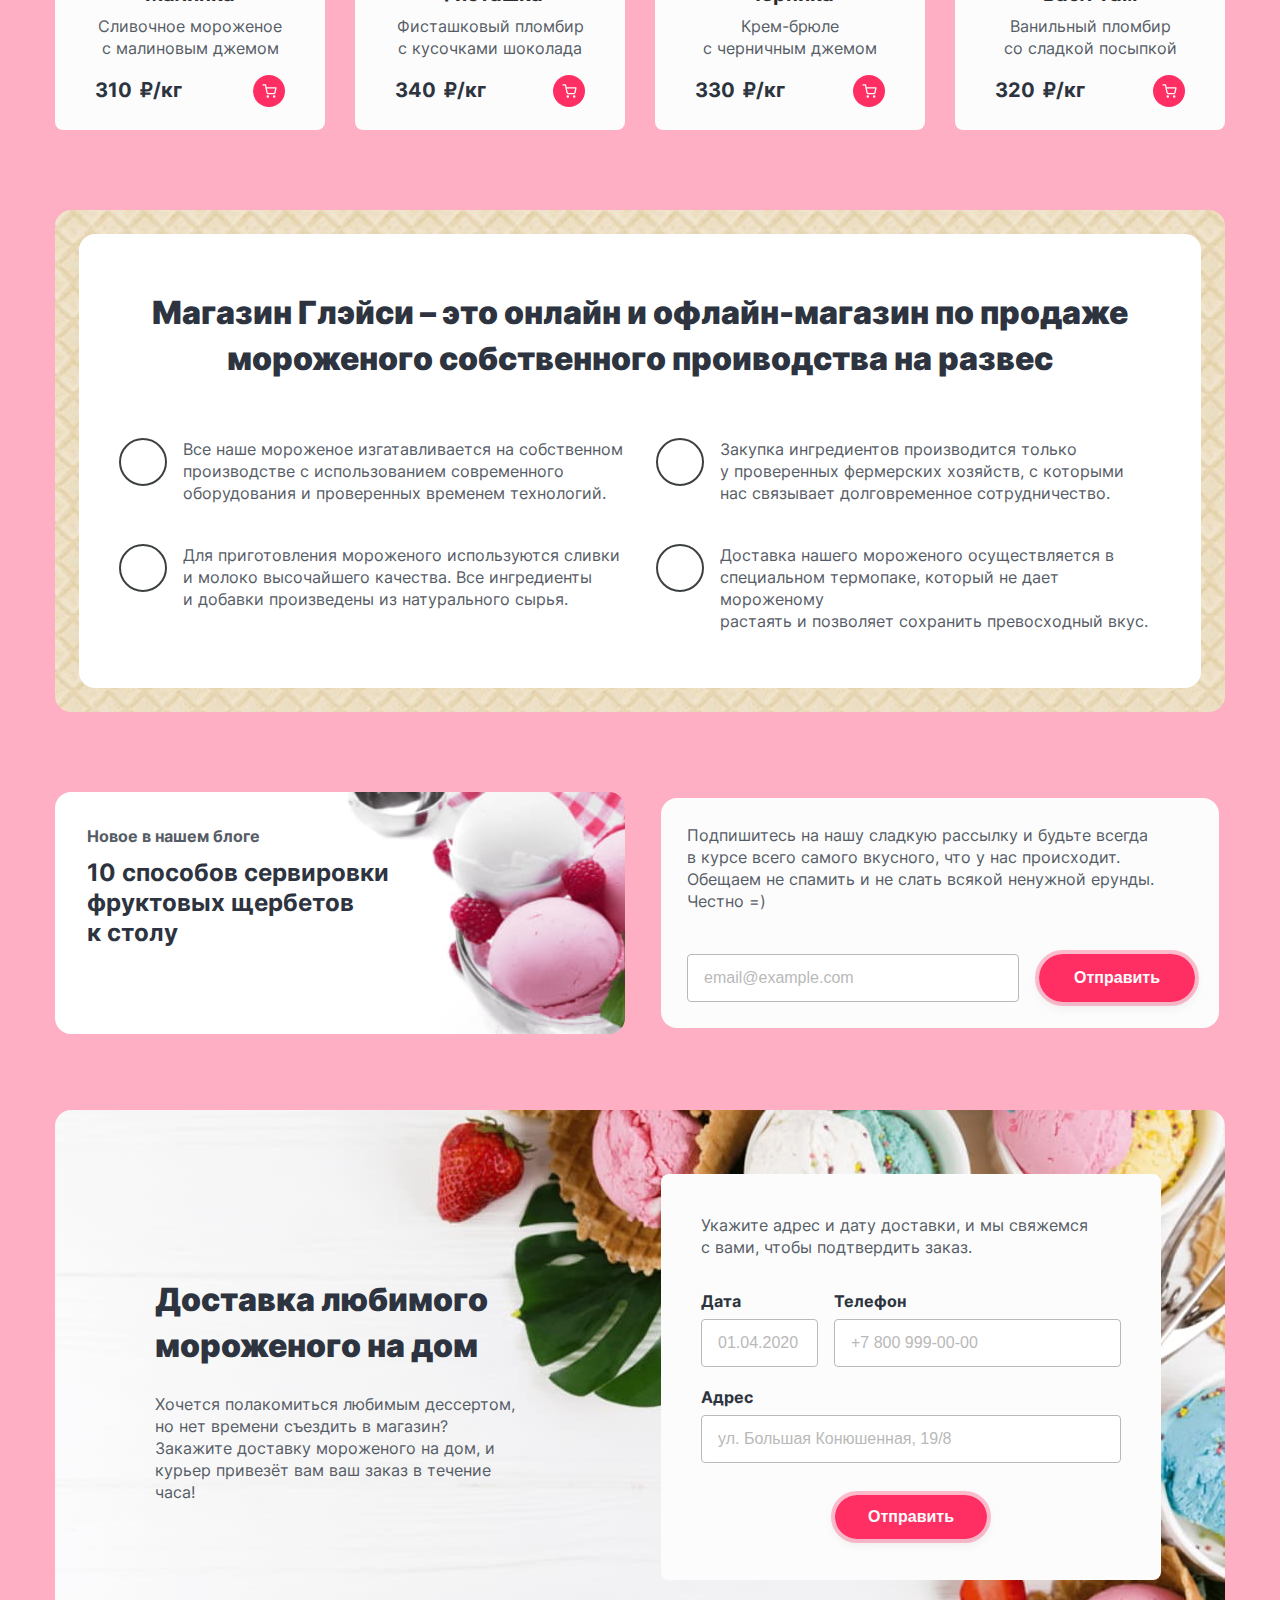
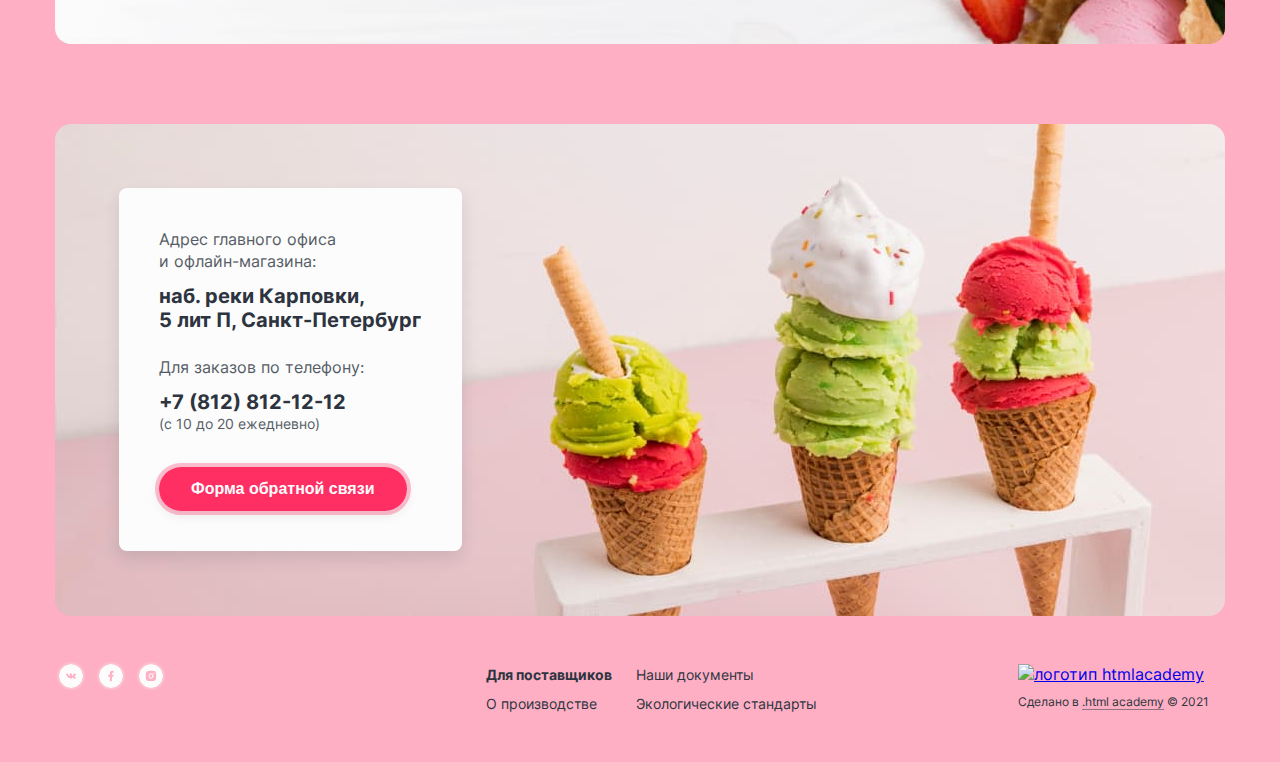
==== commit ed67e1c6: "Проверяем макет по критериям" ====
--- a/index.html
+++ b/index.html
@@ -6,39 +6,56 @@
   <meta http-equiv="X-UA-Compatible" content="IE=edge">
   <meta name="viewport" content="width=device-width, initial-scale=1.0">
   <title>HTML Academy: Глейси</title>
+  <link rel="icon" type="img/png" sizes="32x32" href="./images/favicon.png">
   <link rel="stylesheet" href="styles/styles.css">
 </head>
 
-<body>
+<body class="body-background-pink">
   <header class="page-header">
     <div class="container header-container">
       <a class="header-logo-link">
-        <img class="header-logo-image" src="images/svg/logo-header.svg" width="137" height="56"
-          alt="логотип компании Глейси" />
+        <svg class="header-logo-image" width="137" height="56" fill="none" xmlns="http://www.w3.org/2000/svg" role="img"
+          aria-label="Логотип магазина Глейси">
+          <path
+            d="M52.79 37.76a3.43 3.43 0 0 0-1.91.33s-2.68 2.26-15.89-.34c-9.71-1.92-14.76-1.72-14.76-1.72s1.63-11.24 1.18-14.38a.9.9 0 0 0-.3-.6.89.89 0 0 0-.63-.22c-.97 0-1.56.38-1.56.9a43 43 0 0 1-.22 6.36 5.38 5.38 0 0 1-5.5 3.53c-4.23-.3-5.12-3.37-5.5-5.47-.36-2.1-.58-7.94.53-10.33 0 0 6.38.22 10.39-3.23 4-3.45 3.75-6.44 1.86-7.71-1.9-1.28-6.34-1.06-9.75 2.09a17.41 17.41 0 0 0-4.53 6.3s-5-1.09-3.86-6.37c1.22-5.52 8.69-4.87 8.69-4.87 1.56.3 1.63.45 2.15-.08.51-.52.89-1.87-1.56-1.95C9.17-.08 1.82 1.15.42 6.07c-1.5 5.24 1.27 8.99 5 9.57 0 0-2.04 9.08.48 13.58a7.97 7.97 0 0 0 7.66 4.42c1.47 0 4.07-.83 4.8-2.02 0 0-.34 3.22-.63 4.38 0 0-6.18-.08-8.12.9-3.28 1.76-2.6 5.86-1.33 7.32 1.07 1.24 4.28 1.91 6.6.8a8.87 8.87 0 0 0 4.95-6.91 35 35 0 0 1 11.15 1.22c5.5 1.65 13.15 3.2 15.44 3.2 2.3 0 7.13-.67 7.42-2.6.16-1.27-.31-1.94-1.05-2.17ZM14.12 7.72s2.92-2.25 4.32-.85a1.94 1.94 0 0 1 .08 2.54c-.59.77-2.14 3.21-9.5 4.43 0 0 2.32-4.1 5.1-6.12Zm.24 34.97s-4.03 2.22-4.45-.79a2.86 2.86 0 0 1 1.46-3.24c.7-.35 1.66-.8 5.86-.64a5.72 5.72 0 0 1-2.87 4.67Z"
+            fill="#2D3440" />
+          <path
+            d="M65.51 21.33v6.19c-.07.82-.33 1.6-.76 2.28a5 5 0 0 1-1.05 1.32c-.47.42-.79-.5-.96-.9-1.24-2.61-.64-6.12-.16-8.86.22-1.31-2.42-.97-2.62.2a26.7 26.7 0 0 0-.5 7.1 1.65 1.65 0 0 0-1.18.67c-.46.98-1.79 4.23-3.41 2.93-1.18-.9-1.3-3.37-1.43-4.74a14 14 0 0 1 .73-5.63c-.05.15 1.02-2.54 1.49-1.54a3.3 3.3 0 0 1-.55 2.82c-1.4 1.06.78 1.5 1.62.85 1.6-1.21 2.68-5.13-.06-5.6-3.09-.52-4.84 2.63-5.5 5.13a16.5 16.5 0 0 0-.44 4.38c-.42.76-1.87 3.18-2.71 3.6-1 .52-.98-.2-.95-.68.04-.46.48-4.63.73-7.43a5.23 5.23 0 0 0-.45-3.28c-.38-.78-3.56-2.54-6.36.75a10.75 10.75 0 0 0-2.74 6.3 34 34 0 0 1-.63 1.22c-1.34 2.47-3.02 3.51-3.62 1.8-.6-1.8-.82-3.69-.66-5.57a34.78 34.78 0 0 0 4.5-10.56c1.34-5.99 1.09-8.96.37-9.47-.73-.5-3.79-1.74-5.63 5.62a48.41 48.41 0 0 0-1.42 16.08c-.28.6-.64 1.34-1.1 2.18-1.33 2.47-3 3.51-3.6 1.8-.6-1.8-.81-3.69-.64-5.57a34.78 34.78 0 0 0 4.5-10.56c1.39-6.07 1.11-9.04.39-9.55-.72-.5-3.79-1.74-5.62 5.62s-2.2 15.4-.45 20.79c0 0 .97 3.03 2.77 2.8 1.48-.18 3.25-1.65 4.3-4.4.11.54.26 1.07.43 1.6 0 0 .96 3.03 2.76 2.8 1.22-.14 2.67-1.18 3.69-3.07.63 1.65 2 3 3.75 2.7 2.37-.43 2.86-1.73 2.86-1.73s-.04 2.14 1.48 2.14c1.36 0 2.43-.8 3.5-2.84l.7-1.34c.3 1.94 1.1 3.65 2.67 4.35 2.67 1.16 5-1.06 6.37-3.25a3.88 3.88 0 0 0 2.2 2.36 3.3 3.3 0 0 0 3.36-.84v3.16c-.49-.02-.97.11-1.38.38a10.52 10.52 0 0 0-3.73 9.46 2.92 2.92 0 0 0 1.47 2.3 2.86 2.86 0 0 0 2.72.04c2.76-1.2 3.18-5.39 3.41-7.94.56-6.14.13-12.53.13-18.69 0-1.13-2.59-.6-2.59.32ZM26.93 11.27c.62-2.39 1.19-3.34 1.78-3.34.6 0 .83.64.41 2.7-.77 3.95-2 7.8-3.64 11.46 0 0 .84-8.43 1.45-10.82Zm7.5 0c.61-2.39 1.18-3.34 1.74-3.34.55 0 .83.64.41 2.7-.41 2.06-1.78 7.75-3.64 11.46 0 0 .9-8.43 1.49-10.82Zm11.45 11.2c-.07.53-.4 3.86-.89 5.66-.48 1.8-.81 2.44-2.25 3.06-1.44.62-2.17-1.28-2.17-1.28-1.03-2.88.34-5.4 1.48-7.12 1.14-1.73 2.3-1.88 2.95-1.8a1.2 1.2 0 0 1 .9 1c.03.17.02.33-.02.49Zm19.56 16.19a16.4 16.4 0 0 1-1.4 7.02c-.63.12-.9-.11-1.1-1.12a9.73 9.73 0 0 1 0-2.92 8.11 8.11 0 0 1 2.47-4.63c.04.57.04 1.12.03 1.65Zm16.74-19.87a9.6 9.6 0 0 1-5.08-5.4c-1.14-3.43 2.6-5.96 5.58-5.8 2.98.14 4.58 3.25 4.45 6.02-.05.98-.66 3.2-1.87 2.04a5.74 5.74 0 0 1-1.39-3.26c-.17-1.09-2.76-.44-2.58.7.52 3.3 4.03 6.91 7.04 3.47A6.63 6.63 0 0 0 86 6.46a9.04 9.04 0 0 0-11.15 3.9c-2.43 4.36 2.44 8.62 5.9 10.17 5.55 3 5.75 12.63-1.62 12.7a7.38 7.38 0 0 1-6.85-5.05c-.5-1.5-.25-6.78 1.78-7.19 1.61-.31 1.18-1.8-.4-1.52-3.3.65-4.52 4.96-4.2 7.97.52 4.8 4.97 7.49 9.46 7.45a8.47 8.47 0 0 0 5.5-1.83 8.61 8.61 0 0 0 3.08-4.96 8.47 8.47 0 0 0-1-5.62c-.96-1.7-2.5-3-4.32-3.69Z"
+            fill="#2D3440" />
+          <path
+            d="M98.73 33.07c-2.54-1.4-1.09-6.8-.7-8.88.24-1.34 1.37-3.4-.44-3.86-2.13-.52-4.66 1.52-6.49 3.47 0-2.25.17-4.5.5-6.73a13.94 13.94 0 0 0 6.39-6.64c1.16-2.34 1.72-7.19-2.2-5.77-3.55 1.26-4.77 5.4-5.89 8.71-.42 1.28-.74 2.6-.97 3.93a14 14 0 0 1-1.08.4c-1.48.46-1.29 1.26.2.8l.73-.24c-.71 5.04-.23 10.33.22 15.28 0 .49 2.67 0 2.58-.7-.2-2.21-.37-4.42-.44-6.62.22-.06.4-.18.56-.35a20.15 20.15 0 0 1 3.56-3.53l.41-.3c.6-.48.71-.49.34 0-.14.85-.32 1.7-.55 2.54-.5 2.7-1.9 7.99 1.2 9.69.66.34 3.06-.67 2.07-1.2ZM92.95 11.4c.27-.8.64-1.59.98-2.36.42-.97 1.54-4.29 2.35-2.7.65 1.27-.38 3.34-.83 4.56a10.68 10.68 0 0 1-3.56 4.76c.26-1.44.61-2.86 1.06-4.26Z"
+            fill="#2D3440" />
+          <path
+            d="M108.3 26.77c0-2.95-.33-6.75-3.83-7.06-3.84-.35-5.34 3.7-5.4 6.73a.53.53 0 0 0 .32.51c0 2.83.67 6.53 4.01 6.47 3.72-.06 4.9-3.34 4.9-6.65Zm-4.45 4.93c-2.18-.9-1.98-4.68-1.84-6.51a.49.49 0 0 0-.21-.48c.27-1.8.96-4.49 2.55-3.15 1.26 1.1 1.29 3.73 1.35 5.25.05 1.06-.08 5.55-1.84 4.89h-.01Zm32.5 11.3c-1-2.6-3.2-3.6-5.6-3.7a10.1 10.1 0 0 0-1.01-1.88c-3.48-5.2-11.75-4.49-17.35-1.8 0-.81-.08-1.63-.11-2.45a6.46 6.46 0 0 0 5.8-2.7c1.48-2.14 1.27-5.95.68-8.36-.55-2.27-2.74-1.86-4.39-1.1-.6.28-1.16.66-1.66 1.12 0-.6.1-1.2.15-1.8.1-1.38-2.53-1.03-2.62.2-.41 5.56-.27 11.1-.4 16.66a13.26 13.26 0 0 0-4.77 10.87c0 2.04 1.72 3.6 3.56 2.14 2.57-2 3.36-5.96 3.71-9 .15-1.34.2-2.7.14-4.06a12.38 12.38 0 0 1 13.54-.1 6.23 6.23 0 0 1 2.02 2.43c-1.42.26-2.8.7-4.11 1.33-1.53.74-3.79 2.48-3.68 4.44a2.71 2.71 0 0 0 2.04 2.7.8.8 0 0 0 .25.07c5.47.9 9.54-2.36 8.76-6.95 2.67 1.46 3.66 4.86 2.71 7.78-2.13 6.56-10.32 8.03-15.09 3.64-.52-.47-2.84.52-2.43.9 6.9 6.35 24.06.48 19.86-10.38Zm-26.66-1.6a14.05 14.05 0 0 1-1.02 4.63c-.22.5-.46.97-.72 1.43 0 0-.23.06-.28-.64 0-2.52.72-4.99 2.09-7.1l-.07 1.69Zm2.78-16.05a.7.7 0 0 0 .14-.15 12.8 12.8 0 0 1 1.69-2.26c.47-.53 1-1 1.61-1.36.29.14.58.9.69 1.91.27 2.5.39 9.08-3.51 8.46-.3-.01-.6.04-.9.15 0-2.28.12-4.51.28-6.75Zm11.65 21.34h-.05c-1.5-.36-1.34-1.8-1.14-2.77.43-2.27 3.18-3.5 5.44-3.6 1.15 3.24.26 7.12-4.25 6.37Z"
+            fill="#2D3440" />
+        </svg>
       </a>
       <nav class="navigation">
         <ul class="navigation-list">
           <li class="navigation-item">
-            <a class="navigation-link" href="catalog.html">Каталог</a>
+            <!-- при открытии поповера добавить класс menu-link-popover к <a> -->
+            <a class="navigation-link " href="catalog.html">Каталог</a>
             <!-- добавить класс popover-open к <div> для открытия поповера -->
-            <div class="popover-catalog">
-              <ul class="popover-catalog-list">
-                <li class="popover-catalog-item">
-                  <a class="popover-catalog-link popover-catalog-link-new" href="#">Новинки</a>
-                </li>
-                <li class="popover-catalog-item">
-                  <a class="popover-catalog-link" href="#">Сливочное</a>
-                </li>
-                <li class="popover-catalog-item">
-                  <a class="popover-catalog-link" href="#">Щербеты</a>
-                </li>
-                <li class="popover-catalog-item">
-                  <a class="popover-catalog-link" href="#">Фруктовый лед</a>
-                </li>
-                <li class="popover-catalog-item">
-                  <a class="popover-catalog-link" href="#">Мелорин</a>
-                </li>
-              </ul>
+            <div class="popover popover-catalog">
+              <div class="popover-content">
+                <ul class="popover-catalog-list">
+                  <li class="popover-catalog-item">
+                    <a class="popover-catalog-link popover-catalog-link-new" href="#">Новинки</a>
+                  </li>
+                  <li class="popover-catalog-item">
+                    <a class="popover-catalog-link" href="#">Сливочное</a>
+                  </li>
+                  <li class="popover-catalog-item">
+                    <a class="popover-catalog-link popover-link-selected" href="#">Щербеты</a>
+                  </li>
+                  <li class="popover-catalog-item">
+                    <a class="popover-catalog-link" href="#">Фруктовый лед</a>
+                  </li>
+                  <li class="popover-catalog-item">
+                    <a class="popover-catalog-link" href="#">Мелорин</a>
+                  </li>
+                </ul>
+              </div>
             </div>
           </li>
           <li class="navigation-item">
@@ -49,52 +66,59 @@
           </li>
         </ul>
       </nav>
-      <a class="header-phone-link" href="tel:78005558628" tabindex="-1">+7 800 555-86-28</a>
+      <a class="header-phone-link" href="tel:78005558628">+7 800 555-86-28</a>
       <ul class="menu-user-list">
         <li class="menu-user-item">
+          <!-- при открытии поповера добавить класс menu-link-popover к <a> -->
           <a class="menu-user-link menu-user-search" href="#">
             <span class="visually-hidden">Поиск</span>
           </a>
           <!-- добавить класс popover-open к <div> для открытия поповера -->
-          <div class="popover-search">
+          <div class="popover popover-search">
             <form class="popover-search-form" action="https://echo.htmlacademy.ru/" method="get">
               <label class="visually-hidden popover-search-label">Поиск по сайту</label>
               <input class="popover-search-input" type="text" name="popover-search" placeholder="Поиск по сайту">
               <button class="popover-search-button-clean" type="button">
+                <span class="visually-hidden">Закрыть</span>
               </button>
             </form>
           </div>
         </li>
         <li class="menu-user-item">
+          <!-- при открытии поповера добавить класс menu-link-popover к <a> -->
           <a class="menu-user-link menu-user-login" href="#">Вход</a>
           <!-- добавить класс popover-open к <div> для открытия поповера -->
-          <div class="popover-login">
-            <form class="popover-login-form" action="https://echo.htmlacademy.ru/" method="post">
-              <h2 class="popover-login-title">Личный кабинет</h2>
-              <label class="visually-hidden popover-login-label"></label>
-              <input class="popover-login-email" type="email" name="popover-email" placeholder="email@example.com">
-              <label class="visually-hidden popover-login-label"></label>
-              <input class="popover-login-password" type="password" name="popover-password" value="123456"
-                placeholder="Введите пароль">
-              <button class="button popover-button-login" type="submit">Войти</button>
-              <div class="link-login-wrapper">
-                <a class="link-login" href="#">Забыли пароль?</a>
-                <a class="link-login" href="#">Регистрация</a>
-              </div>
-            </form>
+          <div class="popover popover-login">
+            <div class="popover-content-cart">
+              <form class="popover-login-form" action="https://echo.htmlacademy.ru/" method="post">
+                <h2 class="popover-login-title">Личный кабинет</h2>
+                <label class="visually-hidden popover-login-label">Email</label>
+                <input class="popover-login-email" type="email" name="popover-email" placeholder="email@example.com">
+                <label class="visually-hidden popover-login-label">Введите пароль</label>
+                <input class="popover-login-password" type="password" name="popover-password" value="123456"
+                  placeholder="Введите пароль">
+                <button class="button popover-button-login" type="submit">Войти</button>
+                <div class="link-login-wrapper">
+                  <a class="link-login" href="#">Забыли пароль?</a>
+                  <a class="link-login link-login-reg" href="#">Регистрация</a>
+                </div>
+              </form>
+            </div>
           </div>
         </li>
         <li class="menu-user-item">
+          <!-- при открытии поповера добавить класс menu-link-popover к <a> -->
           <a class="menu-user-link menu-user-basket" href="#">
             <span class="visually-hidden">Корзина.</span>
-            <svg class="basket-image" width="15" height="14" fill="#2d3440" xmlns="http://www.w3.org/2000/svg">
+            <svg class="basket-image" aria-hidden="true" focusable="false" width="15" height="14" fill="#2d3440"
+              xmlns="http://www.w3.org/2000/svg">
               <path fill-rule="evenodd" clip-rule="evenodd"
                 d="M1.17.25a.67.67 0 1 0 0 1.33h1.77l.47 2.34v.05l.97 4.84a1.83 1.83 0 0 0 1.82 1.46h5.62a1.83 1.83 0 0 0 1.82-1.46V8.8l.93-4.86a.67.67 0 0 0-.66-.8h-9.3L4.14.8a.67.67 0 0 0-.66-.54H1.17Zm4.52 8.3-.81-4.07h8.23l-.78 4.07a.5.5 0 0 1-.49.4H6.18a.5.5 0 0 1-.49-.4ZM4.56 12.5a1.25 1.25 0 1 1 2.49 0 1.25 1.25 0 0 1-2.5 0Zm6.37 0a1.25 1.25 0 1 1 2.5 0 1.25 1.25 0 0 1-2.5 0Z" />
             </svg>
             <span>Пусто</span>
           </a>
           <!-- добавить класс popover-open к <div> для открытия поповера -->
-          <div class="popover-cart">
+          <div class="popover popover-cart">
             <div class="popover-content-cart">
               <h2 class="popover-content-cart-title">Ваша корзина пока пуста</h2>
             </div>
@@ -107,41 +131,55 @@
     <div class="container">
       <h1 class="visually-hidden">Главная страница магазина Gllacy Shop.</h1>
       <section class="slider">
-        <h2 class="visually-hidden">Слайды с мороженным.</h2>
-        <div class="slider-box">
-          <div class="slider-box-text">
+        <h2 class="visually-hidden">Слайды с мороженным</h2>
+        <!-- Добавьте класс slider-wrapper-close для сокрытия этого слайда -->
+        <div class="slider-wrapper">
+          <div class="slider-wrapper-text">
             <h3 class="slider-subtitle">
-              Нежный пломбир<br>с клубничным джемом
+              Нежный пломбир с&nbsp;клубничным джемом
             </h3>
             <p class="slider-text">
-              Натуральное мороженое из свежих сливок и молока с вкуснейшим
-              клубничным джемом – это идеальный десерт для всей семьи.
+              Натуральное мороженое из свежих сливок и&nbsp;молока с вкуснейшим
+              клубничным джемом<br> – это идеальный десерт для всей семьи.
             </p>
-            <button class="button slider-link-oder" href="#">Заказать</button>
-          </div>
-          <div class="slider-box-image">
-            <button class="slider-button slider-prev" type="button">
-              <span class="visually-hidden">Предыдущее фото.</span>
+            <button class="button slider-link-oder">Заказать</button>
+          </div>
+          <div class="slider-wrapper-image">
+            <button class="slider-button slider-button-prev">
+              <span class="visually-hidden">Предыдущая картинка</span>
+              <svg aria-hidden="true" focusable="false" width="16" height="16" viewBox="0 0 16 16" fill="#fcfcfc"
+                xmlns="http://www.w3.org/2000/svg">
+                <path fill-rule="evenodd" clip-rule="evenodd"
+                  d="M9.8033 3.8051a.665.665 0 1 0-.9405-.9404l-4.668 4.668a.665.665 0 0 0-.0026.938l.0035.0035 4.6681 4.6681a.665.665 0 1 0 .9405-.9405L5.6054 8.003l4.1978-4.1979Z" />
+              </svg>
             </button>
-            <div class="slider-box-big">
-              <img class="slider-image-big" src="images/slider-klubnika-big.png" width="312" height="507"
-                alt="мороженное с клубничным джемом">
-            </div>
-            <button class="slider-button slider-next" type="button">
-              <span class="visually-hidden">Следующее фото.</span>
+            <button class="slider-button slider-button-next">
+              <span class="visually-hidden">Следующая картинка</span>
+              <svg aria-hidden="true" focusable="false" width="16" height="16" viewBox="0 0 16 16" fill="#fcfcfc"
+                xmlns="http://www.w3.org/2000/svg">
+                <path fill-rule="evenodd" clip-rule="evenodd"
+                  d="M9.8033 3.8051a.665.665 0 1 0-.9405-.9404l-4.668 4.668a.665.665 0 0 0-.0026.938l.0035.0035 4.6681 4.6681a.665.665 0 1 0 .9405-.9405L5.6054 8.003l4.1978-4.1979Z" />
+              </svg>
             </button>
-            <div class="slider-box-smoll-1">
-              <img class="slider-image-smoll" src="./images/slider-banan-smoll.png" width="66" height="150"
-                alt="мороженное со вкусом банана">
-            </div>
-            <div class="slider-box-smoll-2">
-              <img class="slider-image-smoll" src="images/slider-zefir-smoll.png" width="66" height="150"
-                alt="карамельное мороженное с маршмеллоу">
-            </div>
-          </div>
-        </div>
-        <!-- <div class="slider-box">
-          <div class="slider-box-text">
+            <ul class="slider-list">
+              <li class="slider-item slider-big">
+                <img src="./images/slider-strawberry-big.png"
+                  alt="Вафельный рожок с шариком мороженного с клубничным джемом." width="306" height="507">
+              </li>
+              <li class="slider-item slider-smoll-1">
+                <img src="./images/slider-banana-smoll.png"
+                  alt="Вафельный рожок с шариком мороженного со вкусом банана." width="66" height="150">
+              </li>
+              <li class="slider-item slider-smoll-2">
+                <img src="./images/slider-marshmallow-smoll.png"
+                  alt="Вафельный рожок с шариком карамельного мороженного с маршмеллоу." width="66" height="150">
+              </li>
+            </ul>
+          </div>
+        </div>
+        <!-- Удалите класс slider-wrapper-close и добавте класс background-blue к <body> чтобы увидеть слайд -->
+        <div class="slider-wrapper slider-wrapper-close">
+          <div class="slider-wrapper-text">
             <h3 class="slider-subtitle">
               Сливочное мороженое со вкусом банана
             </h3>
@@ -149,93 +187,116 @@
               Сливочное мороженое с ярким банановым вкусом подарит вам
               свежесть и наслаждение даже в самый жаркий летний день.
             </p>
-            <a class="slider-link-oder" href="#">Заказать</a>
-          </div>
-          <div class="slider-box-image">
-            <button class="slider-button slider-prev" type="button">
-              <span class="visually-hidden">Предыдущее фото.</span>
+            <button class="button slider-link-oder">Заказать</button>
+          </div>
+          <div class="slider-wrapper-image slider-wrapper-close">
+            <button class="slider-button slider-button-prev">
+              <span class="visually-hidden">Предыдущая картинка</span>
+              <svg aria-hidden="true" focusable="false" width="16" height="16" viewBox="0 0 16 16" fill="#fcfcfc"
+                xmlns="http://www.w3.org/2000/svg">
+                <path fill-rule="evenodd" clip-rule="evenodd"
+                  d="M9.8033 3.8051a.665.665 0 1 0-.9405-.9404l-4.668 4.668a.665.665 0 0 0-.0026.938l.0035.0035 4.6681 4.6681a.665.665 0 1 0 .9405-.9405L5.6054 8.003l4.1978-4.1979Z" />
+              </svg>
             </button>
-            <div class="slider-box-big">
-              <img class="slider-image-big" src="images/slider-banan-big.png" width="312" height="507"
-                alt="мороженное с клубничным джемом">
-            </div>
-            <button class="slider-button slider-next" type="button">
-              <span class="visually-hidden">Следующее фото.</span>
+            <button class="slider-button slider-button-next">
+              <span class="visually-hidden">Следующая картинка</span>
+              <svg aria-hidden="true" focusable="false" width="16" height="16" viewBox="0 0 16 16" fill="#fcfcfc"
+                xmlns="http://www.w3.org/2000/svg">
+                <path fill-rule="evenodd" clip-rule="evenodd"
+                  d="M9.8033 3.8051a.665.665 0 1 0-.9405-.9404l-4.668 4.668a.665.665 0 0 0-.0026.938l.0035.0035 4.6681 4.6681a.665.665 0 1 0 .9405-.9405L5.6054 8.003l4.1978-4.1979Z" />
+              </svg>
             </button>
-            <div class="slider-box-smoll-1">
-              <img class="slider-image-smoll" src="images/slider-zefir-smoll.png" width="100" height="150"
-                alt="мороженное со вкусом банана">
-            </div>
-            <div class="slider-box-smoll-2">
-              <img class="slider-image-smoll" src="images/slider-klubnika-smoll.png" width="100" height="150"
-                alt="карамельное мороженное с маршмеллоу">
-            </div>
-          </div>
-        </div>
-        <div class="slider-box">
-          <div class="slider-box-text">
+            <ul class="slider-list">
+              <li class="slider-item slider-big">
+                <img src="./images/slider-banana-big.png" alt="Вафельный рожок с шариком мороженного со вкусом банана."
+                  width="306" height="507">
+              </li>
+              <li class="slider-item slider-smoll-1">
+                <img src="./images/slider-marshmallow-smoll.png"
+                  alt="Вафельный рожок с шариком карамельного мороженного с маршмеллоу." width="66" height="150">
+              </li>
+              <li class="slider-item slider-smoll-2">
+                <img src="./images/slider-strawberry-smoll.png"
+                  alt="Вафельный рожок с шариком мороженного с клубничным джемом." width="66" height="150">
+              </li>
+            </ul>
+          </div>
+        </div>
+        <!-- Удалите класс slider-wrapper-close и добавте класс background-yellow к <body> чтобы увидеть слайд -->
+        <div class="slider-wrapper slider-wrapper-close">
+          <div class="slider-wrapper-text">
             <h3 class="slider-subtitle">Карамельный пломбир с маршмеллоу</h3>
             <p class="slider-text">
               Необычный сладкий десерт с карамельный топпингом и кусочками
               зефира завоюет сердца сладкоежек всех возрастов.
             </p>
-            <a class="slider-link-oder" href="#">Заказать</a>
-          </div>
-          <div class="slider-box-image">
-            <button class="slider-button slider-prev" type="button">
-              <span class="visually-hidden">Предыдущее фото.</span>
+            <button class="button slider-link-oder">Заказать</button>
+          </div>
+          <div class="slider-wrapper-image">
+            <button class="slider-button slider-button-prev">
+              <span class="visually-hidden">Предыдущая картинка</span>
+              <svg aria-hidden="true" focusable="false" width="16" height="16" viewBox="0 0 16 16" fill="#fcfcfc"
+                xmlns="http://www.w3.org/2000/svg">
+                <path fill-rule="evenodd" clip-rule="evenodd"
+                  d="M9.8033 3.8051a.665.665 0 1 0-.9405-.9404l-4.668 4.668a.665.665 0 0 0-.0026.938l.0035.0035 4.6681 4.6681a.665.665 0 1 0 .9405-.9405L5.6054 8.003l4.1978-4.1979Z" />
+              </svg>
             </button>
-            <div class="slider-box-big">
-              <img class="slider-image-big" src="images/slider-zefir-big.png" width="312" height="507"
-                alt="мороженное с клубничным джемом">
-            </div>
-            <button class="slider-button slider-next" type="button">
-              <span class="visually-hidden">Следующее фото.</span>
+            <button class="slider-button slider-button-next">
+              <span class="visually-hidden">Следующая картинка</span>
+              <svg aria-hidden="true" focusable="false" width="16" height="16" viewBox="0 0 16 16" fill="#fcfcfc"
+                xmlns="http://www.w3.org/2000/svg">
+                <path fill-rule="evenodd" clip-rule="evenodd"
+                  d="M9.8033 3.8051a.665.665 0 1 0-.9405-.9404l-4.668 4.668a.665.665 0 0 0-.0026.938l.0035.0035 4.6681 4.6681a.665.665 0 1 0 .9405-.9405L5.6054 8.003l4.1978-4.1979Z" />
+              </svg>
             </button>
-            <div class="slider-box-smoll-1">
-              <img class="slider-image-smoll" src="images/slider-klubnika-smoll.png" width="100" height="150"
-                alt="мороженное со вкусом банана">
-            </div>
-            <div class="slider-box-smoll-2">
-              <img class="slider-image-smoll" src="images/slider-banan-smoll.png" width="100" height="150"
-                alt="карамельное мороженное с маршмеллоу">
-            </div>
-          </div>
-        </div> -->
+            <ul class="slider-list">
+              <li class="slider-item slider-big">
+                <img src="./images/slider-zefir-big.png"
+                  alt="Вафельный рожок с шариком карамельного мороженного с маршмеллоу." width="306" height="507">
+              </li>
+              <li class="slider-item slider-smoll-1">
+                <img src="./images/slider-klubnika-smoll.png"
+                  alt="Вафельный рожок с шариком мороженного со клубничным джемом." width="66" height="150">
+              </li>
+              <li class="slider-item slider-smoll-2">
+                <img src="./images/slider-banan-smoll.png" alt="Вафельный рожок с шариком мороженного со вкусом банана."
+                  width="66" height="150">
+              </li>
+            </ul>
+          </div>
+        </div>
         <div class="slider-pagination">
           <ul class="slider-pagination-list">
             <li class="slider-pagination-item">
               <a class="slider-pagination-link slider-pagination-link-current" href="#">
-                <span class="visually-hidden">точечная пагинация.</span>
+                <span class="visually-hidden">Первая картинка</span>
               </a>
             </li>
             <li class="slider-pagination-item">
               <a class="slider-pagination-link" href="#">
-                <span class="visually-hidden">точечная пагинация.</span>
+                <span class="visually-hidden">Вторая картинка</span>
               </a>
             </li>
             <li class="slider-pagination-item">
               <a class="slider-pagination-link" href="#">
-                <span class="visually-hidden">точечная пагинация.</span>
+                <span class="visually-hidden">Третья картинка</span>
               </a>
             </li>
           </ul>
           <ul class="social-list">
             <li class="social-item">
               <a class="social-link social-vk " href="https://vk.com/htmlacademy">
-                <span class="visually-hidden">Вконтакте.</span>
+                <span class="visually-hidden">Ссылка на страницу Вконтакте</span>
               </a>
             </li>
             <li class="social-item">
               <a class="social-link social-fb" href="https://www.facebook.com/htmlacademy">
-                <span class="visually-hidden">Фейсбук.</span>
-                <!-- <img src="./images/svg/facebook-white.svg" width="24" height="24" alt=""> -->
+                <span class="visually-hidden">Ссылка на страницу Фейсбук</span>
               </a>
             </li>
             <li class="social-item">
               <a class="social-link social-instagram" href="https://www.instagram.com/htmlacademy/">
-                <span class="visually-hidden">Инстаграм.</span>
-                <!-- <img src="./images/svg/instagram-white.svg" width="24" height="24" alt=""> -->
+                <span class="visually-hidden">Ссылка на страницу Инстаграм</span>
               </a>
             </li>
           </ul>
@@ -247,24 +308,25 @@
           <div class="present-box-1">
             <div class="present-box-discription">
               <h3 class="present-subtitle">Малинка даром!</h3>
-              <p class="present-text">При покупке 2 кг любого фруктового мороженого, добавим в ваш заказ банку
-                малинового
-                варенья бесплатно.</p>
+              <p class="present-text">При покупке 2 кг любого фруктового мороженого добавим в ваш заказ банку
+                малинового варенья бесплатно.</p>
               <button class="button present-button-oder">Хочу подарок</button>
             </div>
             <div class="present-box-image">
-              <img class="present-image-malina" src="images/present-malina.png" width="181" height="240" alt="Малина">
+              <img class="present-image-malina" src="images/present-raspberries.png" width="181" height="240"
+                alt="Вафельный рожок с малиной">
             </div>
           </div>
           <div class="present-box-2">
             <div class="present-box-discription">
               <h3 class="present-subtitle">Маршмеллоу даром!</h3>
-              <p class="present-text">При покупке 2 кг пломбира, добавим в ваш заказ упаковку нежных зефирок совершенно
-                бесплатно.</p>
+              <p class="present-text">При покупке 2 кг пломбира добавим в&nbsp;ваш заказ упаковку нежных
+                зефирок&nbsp;совершенно бесплатно.</p>
               <button class="button present-button-oder">Хочу подарок</button>
             </div>
             <div class="present-box-image">
-              <img class="present-image-zefir" src="images/present-zefir.png" width="232" height="249" alt="Маршмеллоу">
+              <img class="present-image-zefir" src="images/present-marshmallow.png" width="232" height="249"
+                alt="Вафельный рожок с маршмеллоу">
             </div>
           </div>
         </div>
@@ -275,14 +337,14 @@
         </h2>
         <ul class="ice-cards-list ">
           <li class="ice-cards-item">
-            <img class="ice-cards-image" src="images/catalog/malina.png" width="270" height="184"
+            <img class="ice-cards-image" src="images/catalog/raspberries.png" width="270" height="184"
               alt="мороженное со вкусом малины">
             <div class="fon">
-              <h3 class="ice-cards-subtitle">Малинка</h3>
+              <h3 class="ice-cards-subtitle"><a href="#">Малинка</a></h3>
               <p class="ice-cards-text">Сливочное мороженое с малиновым джемом</p>
               <p class="ice-cards-price">310 ₽/кг</p>
               <a class="ice-cards-link" href="#">
-                <span class="visually-hidden">Корзина.</span>
+                <span class="visually-hidden">Корзина</span>
                 <svg aria-hidden="true" focusable="false" width="15" height="14" fill="none"
                   xmlns="http://www.w3.org/2000/svg">
                   <path fill-rule="evenodd" clip-rule="evenodd"
@@ -293,16 +355,16 @@
             </div>
           </li>
           <li class="ice-cards-item">
-            <img class="ice-cards-image" src="images/catalog/fistashka.png" width="270" height="184"
+            <img class="ice-cards-image" src="images/catalog/pistachio.png" width="270" height="184"
               alt="мороженное со вкусом фисташки">
             <div class="fon">
-              <h3 class="ice-cards-subtitle">Фисташка</h3>
+              <h3 class="ice-cards-subtitle"><a href="#">Фисташка</a></h3>
               <p class="ice-cards-text">
                 Фисташковый пломбир с кусочками шоколада
               </p>
               <p class="ice-cards-price">340 ₽/кг</p>
               <a class="ice-cards-link" href="#">
-                <span class="visually-hidden">Корзина.</span>
+                <span class="visually-hidden">Корзина</span>
                 <svg aria-hidden="true" focusable="false" width="15" height="14" fill="none"
                   xmlns="http://www.w3.org/2000/svg">
                   <path fill-rule="evenodd" clip-rule="evenodd"
@@ -313,14 +375,14 @@
             </div>
           </li>
           <li class="ice-cards-item">
-            <img class="ice-cards-image" src="images/catalog/chernika.png" width="270" height="184"
+            <img class="ice-cards-image" src="images/catalog/blueberry.png" width="270" height="184"
               alt="мороженное со вкусом черники">
             <div class="fon">
-              <h3 class="ice-cards-subtitle">Черника</h3>
-              <p class="ice-cards-text">Крем-брюле с черничным джемом</p>
+              <h3 class="ice-cards-subtitle"><a href="#">Черника</a></h3>
+              <p class="ice-cards-text">Крем-брюле с&nbsp;черничным джемом</p>
               <p class="ice-cards-price">330 ₽/кг</p>
               <a class="ice-cards-link" href="#">
-                <span class="visually-hidden">Корзина.</span>
+                <span class="visually-hidden">Корзина</span>
                 <svg aria-hidden="true" focusable="false" width="15" height="14" fill="none"
                   xmlns="http://www.w3.org/2000/svg">
                   <path fill-rule="evenodd" clip-rule="evenodd"
@@ -334,8 +396,8 @@
             <img class="ice-cards-image" src="images/catalog/buble-gum.png" width="270" height="184"
               alt="мороженное со вкусом бабл-гам">
             <div class="fon">
-              <h3 class="ice-cards-subtitle">Бабл-гам</h3>
-              <p class="ice-cards-text">Ванильный пломбир со сладкой посыпкой</p>
+              <h3 class="ice-cards-subtitle"><a href="#">Бабл-гам</a></h3>
+              <p class="ice-cards-text">Ванильный пломбир со&nbsp;сладкой посыпкой</p>
               <p class="ice-cards-price">320 ₽/кг</p>
               <a class="ice-cards-link" href="#">
                 <span class="visually-hidden">корзина</span>
@@ -359,8 +421,8 @@
           <ul class="advantages-list">
             <li class="advantages-item advantages-decor-ice">
               <p class="advantages-description">
-                Все наше мороженое изгатавливается на собственном производстве, с
-                использованием современного<br> оборудования и проверенных временем
+                Все наше мороженое изгатавливается на собственном производстве с
+                использованием современного оборудования&nbsp;и проверенных временем
                 технологий.
               </p>
             </li>
@@ -392,7 +454,7 @@
           <h2 class="news-blog-title">Новое в нашем блоге</h2>
           <a class="news-blog-link" href="#">
             <h3 class="news-blog-subtitle">
-              10 способов сервировки фруктовых щербетов к столу
+              10 способов сервировки фруктовых щербетов к&nbsp;столу
             </h3>
           </a>
         </article>
@@ -401,7 +463,7 @@
           <div class="subscribe-box">
             <form class="subscribe-form" action="https://echo.htmlacademy.ru/" method="POST">
               <p class="subscribe-text">
-                Подпишитесь на нашу сладкую рассылку и будьте всегда в курсе всего
+                Подпишитесь на нашу сладкую рассылку и будьте всегда в&nbsp;курсе всего
                 самого вкусного, что у нас происходит. Обещаем не спамить и не слать
                 всякой ненужной ерунды. Честно =)
               </p>
@@ -415,7 +477,7 @@
         </section>
       </div>
       <section class="delivery">
-        <div class="delivery-text-box">
+        <div class="delivery-text-wrapper">
           <h2 class="delivery-title">Доставка любимого мороженого на дом</h2>
           <p class="delivery-text">
             Хочется полакомиться любимым дессертом, но нет времени съездить в
@@ -425,32 +487,33 @@
         </div>
         <form class="delivery-form" action="https://echo.htmlacademy.ru/" method="post">
           <p class="delivery-text">
-            Укажите адрес и дату доставки, и мы свяжемся с вами, чтобы
+            Укажите адрес и дату доставки, и мы свяжемся с&nbsp;вами, чтобы
             подтвердить заказ.
           </p>
           <p class="field-group delivery-form-date">
-            <span class="info-wrapper">
+            <span class="delivery-info-wrapper">
               <label for="delivery-date">Дата</label>
               <button class="delivery-info delivery-info-date" type="button">
                 <span class="visually-hidden">Посмотреть дополнительную информацию.</span>
               </button>
             </span>
-            <input type="text" name="delivery-date" id="delivery-date" placeholder="01.04.2020">
+            <input type="text" name="delivery-date" id="delivery-date" placeholder="01.04.2020" required>
           </p>
           <p class="field-group delivery-form-tel">
-            <span class="info-wrapper">
+            <span class="delivery-info-wrapper">
               <label for="user-tel">Телефон</label>
             </span>
             <input type="tel" name="user-tel" id="user-tel" placeholder="+7 800 999-00-00">
           </p>
           <p class="field-group delivery-form-address">
-            <span class="info-wrapper">
+            <span class="delivery-info-wrapper">
               <label for="delivery-address">Адрес</label>
               <button class="delivery-info delivery-info-address" type="button">
                 <span class="visually-hidden">Посмотреть дополнительную информацию.</span>
               </button>
             </span>
-            <input type="text" name="delivery-address" id="delivery-address" placeholder="ул. Большая Конюшенная, 19/8">
+            <input type="text" name="delivery-address" id="delivery-address" placeholder="ул. Большая Конюшенная, 19/8"
+              required>
           </p>
           <button class="button delivery-button-submit" type="submit">Отправить</button>
         </form>
@@ -459,10 +522,10 @@
         <h2 class="visually-hidden">Наши контакты.</h2>
         <div class="contacts-box">
           <h3 class="contacts-subtitle">
-            Адрес главного офиса и офлайн-магазина:
+            Адрес главного офиса<br> и офлайн-магазина:
           </h3>
           <address class="contacts-address-text">
-            наб. Реки Карповки, 5 лит П, Санкт-Петербург
+            наб. реки Карповки, 5&nbsp;лит&nbsp;П, Санкт-Петербург
           </address>
           <h3 class="contacts-subtitle">Для заказов по телефону:</h3>
           <p class="contacts-phone">+7 (812) 812-12-12</p>
@@ -503,10 +566,10 @@
             <a class="documents-link documents-link-current" href="#">Для поставщиков</a>
           </li>
           <li class="documents-item">
+            <a class="documents-link" href="#">Наши документы</a>
+          </li>
+          <li class="documents-item">
             <a class="documents-link" href="#">О производстве</a>
-          </li>
-          <li class="documents-item">
-            <a class="documents-link" href="#">Наши документы</a>
           </li>
           <li class="documents-item">
             <a class="documents-link" href="#">Экологические стандарты</a>
@@ -533,13 +596,14 @@
         <span class="visually-hidden">Закрыть</span>
       </button>
       <section class="modal-content">
-        <h1 class="modal-content-title">Мы обязательно ответим вам!</h1>
+        <h2 class="modal-content-title">Мы обязательно ответим вам!</h2>
         <form class="modal-content-form" action="https://echo.htmlacademy.ru/" method="post">
           <label class="visually-hidden" for="name">Имя и фамилия</label>
-          <input class="input-auth-text" type="text" name="name" id="name" placeholder="Имя и фамилия">
+          <input class="input-auth-text" type="text" name="user-name" id="name" placeholder="Имя и фамилия" required>
           <label class="visually-hidden" for="email">Ваш почта</label>
-          <input class="input-auth-email" type="email" id="email" value="" placeholder="email@example.com">
-          <textarea class="textarea-auth" name="" id="" cols="30" rows="40" placeholder="В свободной форме"></textarea>
+          <input class="input-auth-email" type="email" name="user-email" id="email" placeholder="email@example.com"
+            required>
+          <textarea class="textarea-auth" cols="30" rows="40" placeholder="В свободной форме"></textarea>
           <button class="button modal-auth-button" type="submit">Отправить</button>
         </form>
       </section>
@@ -547,4 +611,4 @@
   </div>
 </body>
 
-</html>+</html>
--- a/styles/styles.css
+++ b/styles/styles.css
@@ -27,46 +27,139 @@
 }
 
 body {
-  margin: 0;
+  display: flex;
+  flex-direction: column;
+  margin: 0;
+  min-width: 1250px;
   min-height: 100%;
-  display: flex;
-  flex-direction: column;
+
   font-family: "Inter", "Arial", sans-serif;
   font-style: normal;
   font-weight: 400;
   color: #2d3440;
+}
+
+.body-background-pink {
   background-color: #feafc3;
+}
+
+.body-background-blue {
+  background-color: #69a9ff;
+}
+
+.body-background-yellow {
+  background-color: #fcc850;
 }
 
 .visually-hidden {
   position: absolute;
   width: 1px;
   height: 1px;
+
   margin: -1px;
   padding: 0;
+
   border: 0;
   clip: rect(0 0 0 0);
   overflow: hidden;
 }
 
 .container {
-  width: 1170px;
+  width: 1250px;
   margin: 0 auto;
-  padding: 0 40px;
+  padding-left: 40px;
+  padding-right: 40px;
+
+  box-sizing: border-box;
 }
 
 .button {
-  background: #FF2F64;
-  box-shadow: 0px 4px 12px rgba(45, 52, 64, 0.1);
-  border-radius: 26px;
-  border: none;
-  outline: 4px solid rgba(255, 47, 100, 0.3);
   padding: 12px 32px;
-  font-weight: 700;
+
   font-size: 16px;
   line-height: 20px;
-  color: #FCFCFC;
+  font-weight: 700;
+  color: #fcfcfc;
+
+  border: none;
+  border-radius: 26px;
+  box-shadow: 0 4px 12px rgba(45, 52, 64, 0.1);
+  outline: 4px solid rgba(255, 47, 100, 0.3);
+  background-color: #ff2f64;
+
   cursor: pointer;
+}
+
+
+input[type="text"],
+input[type="tel"],
+input[type="email"],
+input[type="password"] {
+  height: 48px;
+  padding: 14px 16px;
+
+  font-size: 16px;
+  line-height: 20px;
+  color: #2d3440;
+
+  background: #ffffff;
+  box-sizing: border-box;
+  border-radius: 4px;
+  border: 1px solid #b9b9b9;
+  outline: none;
+
+  cursor: pointer;
+}
+
+input[type="text"]::placeholder,
+input[type="tel"]::placeholder,
+input[type="email"]::placeholder,
+input[type="password"]::placeholder {
+  font-size: 16px;
+  line-height: 20px;
+  color: #b9b9b9;
+}
+
+input[type="text"]:hover,
+input[type="tel"]:hover,
+input[type="email"]:hover,
+input[type="password"]:hover {
+  border: 1px solid #2d3440;
+}
+
+input[type="text"]:focus,
+input[type="tel"]:focus,
+input[type="email"]:focus,
+input[type="password"]:focus {
+  border: 2px solid #2d3440;
+}
+
+input[type="text"]:disabled,
+input[type="tel"]:disabled,
+input[type="email"]:disabled,
+input[type="password"]:disabled {
+  background: #e7e7e7;
+  border: 1px solid #b9b9b9;
+
+  cursor: default;
+}
+
+input[type="text"]::placeholder:disabled,
+input[type="tel"]::placeholder:disabled,
+input[type="email"]::placeholder:disabled,
+input[type="password"]::placeholder:disabled {
+  color: rgba(45, 52, 64, 0.65);
+
+  cursor: default;
+}
+
+input.error {
+  background: #ffffff;
+  border: 1px solid #ea5454;
+}
+
+input.error:hover {
+  border: 2px solid #ea5454;
 }
 
 .page-header {
@@ -78,13 +171,15 @@
 .header-container {
   display: flex;
   align-items: center;
-  padding: 25px 0;
-  box-sizing: border-box;
+  padding-top: 24px;
+  padding-bottom: 25px;
 }
 
 .header-logo-link {
   display: block;
   margin-right: 16px;
+
+  align-self: flex-start;
 }
 
 .header-logo-image {
@@ -98,11 +193,13 @@
 }
 
 .navigation-list {
+  display: flex;
+  flex-wrap: wrap;
+  width: 400px;
+  margin: 0;
+  padding: 0;
+
   list-style: none;
-  margin: 0;
-  padding: 0;
-  display: flex;
-  flex-wrap: wrap;
 }
 
 .navigation-item {
@@ -112,9 +209,11 @@
 
 .navigation-link {
   display: block;
+  padding: 8px 16px;
+
+  color: #2d3440;
+
   text-decoration: none;
-  color: #2d3440;
-  padding: 8px 16px;
   border-radius: 26px;
 }
 
@@ -123,7 +222,9 @@
 }
 
 .navigation-link:focus {
-  outline: 2px solid #2D3440;
+  color: #2d3440;
+
+  outline: 2px solid #2d3440;
   outline-offset: -2px;
   background-color: rgba(252, 252, 252, 0.5);
 }
@@ -133,41 +234,45 @@
 }
 
 .navigation-link:focus-visible {
-  outline: 2px solid #2D3440;
+  outline: 2px solid #2d3440;
   outline-offset: -2px;
   background-color: rgba(252, 252, 252, 0.5);
 }
 
 .navigation-link:active {
+  outline: none;
   background-color: #fcfcfc;
-  outline: none;
 }
 
 .navigation-link-current {
-  background: #FF4A78;
+  color: #fcfcfc;
+  background-color: #ff4a78;
   border-radius: 26px;
-  color: #FCFCFC;
 }
 
 .popover-catalog {
+  position: absolute;
+  top: 44px;
+  left: 0;
+
   display: none;
-  position: absolute;
-  top: 40px;
-  left: 0;
   min-width: 138px;
   padding: 16px 0;
-  box-sizing: border-box;
+
+  background-color: #fcfcfc;
   border-radius: 6px;
-  background-color: #fcfcfc;
-  filter: drop-shadow(0px 8px 16px rgba(45, 52, 64, 0.12));
+
+  box-sizing: border-box;
+  filter: drop-shadow(0 8px 16px rgba(45, 52, 64, 0.12));
 }
 
 .popover-catalog-list {
+  display: flex;
+  flex-direction: column;
   margin: 0;
   padding: 0;
+
   list-style: none;
-  display: flex;
-  flex-direction: column;
 }
 
 .popover-catalog-item {
@@ -183,55 +288,65 @@
 }
 
 .popover-catalog-link {
-  margin: 0;
-  font-size: 14px;
+  display: block;
+  margin: 0;
   padding: 8px 0;
   padding-left: 16px;
+
+  font-size: 14px;
+  color: #2d3440;
+
   text-decoration: none;
-  color: #2d3440;
-  display: block;
-  /* cursor: pointer; */
 }
 
 .popover-catalog-link-new {
   position: relative;
+
+  padding-top: 0;
+  padding-bottom: 16px;
+
+  font-size: 14px;
   font-weight: 700;
-  padding-bottom: 16px;
-  /* border-bottom: 1px solid #b9b9b9; */
-  font-size: 14px;
-  padding-top: 0;
 }
 
 .popover-catalog-link-new::after {
-  content: "";
+  position: absolute;
+  top: 35px;
+  left: 15px;
+
   height: 1px;
   width: 106px;
-  top: 35px;
-  left: 15px;
+
   background-color: #b9b9b9;
-  position: absolute;
+  content: "";
 }
 
 .header-phone-link {
   margin-right: 18px;
-  font-weight: 700;
+
   font-size: 16px;
   line-height: 20px;
+  color: #2d3440;
+  font-weight: 700;
+
   text-decoration: none;
-  color: #2d3440;
 }
 
 .menu-user-list {
   display: flex;
+  flex-wrap: wrap;
+  margin: 0;
+  padding: 0;
+  padding-top: 8px;
+
+  max-width: 400px;
+
   list-style: none;
-  margin: 0;
-  padding: 0;
-  max-width: 400px;
 }
 
 .menu-user-item {
   position: relative;
-  margin-right: 16px;
+  margin-right: 14px;
 }
 
 .menu-user-item:last-of-type {
@@ -240,10 +355,14 @@
 
 .menu-user-link {
   display: block;
+  margin-top: -8px;
+
   font-size: 14px;
   color: #2d3440;
+
+  background-color: rgba(252, 252, 252, 0.3);
+
   text-decoration: none;
-  background-color: rgba(252, 252, 252, 0.3);
 }
 
 .menu-user-link:hover {
@@ -251,7 +370,7 @@
 }
 
 .menu-user-link:focus {
-  outline: 2px solid #2D3440;
+  outline: 2px solid #2d3440;
   outline-offset: -2px;
   background-color: rgba(252, 252, 252, 0.5);
 }
@@ -261,7 +380,7 @@
 }
 
 .menu-user-link:focus-visible {
-  outline: 2px solid #2D3440;
+  outline: 2px solid #2d3440;
   outline-offset: -2px;
   background-color: rgba(252, 252, 252, 0.5);
 }
@@ -273,6 +392,7 @@
 .menu-user-search {
   width: 32px;
   height: 32px;
+
   border-radius: 50%;
   background-image: url("../images/svg/search.svg");
   background-size: 18px 18px;
@@ -281,47 +401,52 @@
 }
 
 .popover-search {
+  position: absolute;
+  top: 40px;
+  right: 0;
+
   display: none;
-  position: absolute;
-  right: 0;
-  top: 40px;
   width: 356px;
   min-height: 96px;
   padding: 24px 16px;
-  background: #FCFCFC;
+
+  background: #fcfcfc;
   border-radius: 4px;
   box-sizing: border-box;
+
   z-index: 1;
 }
 
 .popover-search-input {
   position: relative;
+
   width: 100%;
-  background: #FFFFFF;
+
+  background: #ffffff;
   box-sizing: border-box;
   border-radius: 4px;
-  border: 1px solid #B9B9B9;
-}
-
-.popover-search-input[placeholder] {
-  font-family: inherit;
+  border: 1px solid #b9b9b9;
+}
+
+.popover-search-input:placeholder-shown + .popover-search-button-clean {
+  display: none;
 }
 
 .popover-search-button-clean {
   position: absolute;
   right: 30px;
   top: 40px;
+
   width: 16px;
   height: 16px;
+  padding: 0;
+
   border: none;
   background: transparent;
-  padding: 0;
-  cursor: pointer;
-}
-
-.popover-search-button-clean {
   background-image: url("../images/svg/cross.svg");
   opacity: 0.5;
+
+  cursor: pointer;
 }
 
 .popover-search-button-clean:hover {
@@ -332,52 +457,59 @@
   display: flex;
   justify-content: center;
   align-items: center;
-  width: 90px;
-  height: 32px;
-  padding: 6px 16px;
+  min-width: 90px;
+  min-height: 32px;
+  padding: 6px 18px;
+
   box-sizing: border-box;
   border-radius: 20px;
 }
 
 .menu-user-login::before {
-  content: "";
   width: 18px;
   height: 18px;
+  margin-right: 8px;
+
   background-image: url("../images/svg/log-in.svg");
   background-repeat: no-repeat;
   background-position: center;
-  margin-right: 6px;
+
+  content: "";
 }
 
 .popover-login {
+  position: absolute;
+  top: 40px;
+  right: 0;
+
   display: none;
-  position: absolute;
-  right: 0;
-  top: 40px;
   width: 420px;
-  padding: 48px;
+  padding: 48px 48px 52px;
+
   background-color: #fcfcfc;
-  filter: drop-shadow(0px 15px 40px rgba(45, 52, 64, 0.12));
-  z-index: 1;
-  box-sizing: border-box;
   border-radius: 4px;
+  box-sizing: border-box;
+
+  filter: drop-shadow(0 15px 40px rgba(45, 52, 64, 0.12));
+  z-index: 2;
 }
 
 .popover-login-title {
-  margin: 0;
-  margin-bottom: 32px;
   width: 200px;
+  margin: 0;
+  margin-top: 5px;
+  margin-bottom: 21px;
 }
 
 .popover-login-form {
   display: grid;
-  grid-template-columns: 144px auto;
+  grid-template-columns: 113px auto;
   row-gap: 16px;
 }
 
 .popover-login-email {
   grid-column: 1/-1;
-  height: 48px;
+  min-height: 48px;
 }
 
 .popover-login-password {
@@ -388,7 +520,7 @@
 
 .popover-button-login {
   grid-column: 1/2;
-  min-width: 113px;
+  width: 113px;
 }
 
 .link-login-wrapper {
@@ -399,14 +531,17 @@
 .link-login {
   display: block;
   width: 113px;
-  text-decoration: none;
-  font-family: Inter;
-  font-weight: normal;
+
   font-size: 14px;
   line-height: 20px;
-  font-style: normal;
   color: #2d3440;
-  border-bottom: 1px solid #2D3440;
+
+  border-bottom: 1px solid #2d3440;
+  text-decoration: none;
+}
+
+.link-login-reg {
+  width: 90px;
 }
 
 .menu-user-basket {
@@ -414,9 +549,10 @@
   justify-content: space-between;
   align-items: center;
   min-width: 97px;
-  height: 32px;
+  min-height: 32px;
+  padding: 6px 16px;
+
   border-radius: 20px;
-  padding: 6px 16px;
   box-sizing: border-box;
 }
 
@@ -426,14 +562,19 @@
 
 /* поповер для  пустой корзины */
 .popover-cart {
+  position: absolute;
+  top: 40px;
+  right: 0;
+
   display: none;
-  position: absolute;
-  width: 288;
-  padding: 48px;
+  width: 288px;
+  padding: 19px 20px;
+
   background-color: #fcfcfc;
-  right: 0;
-  top: 40px;
   border-radius: 4px;
+  box-sizing: border-box;
+
+  z-index: 2;
 }
 
 .popover-content-cart {
@@ -443,38 +584,48 @@
 
 .popover-content-cart-title {
   width: 192px;
+  margin: 29px auto;
+
+  font-size: 24px;
+  line-height: 30px;
   text-align: center;
 }
 
 /* поповер для корзины с товарами */
 .popover-cart-fill {
-  display: none;
   position: absolute;
   top: 40px;
   right: 0;
+
+  display: none;
   width: 441px;
+  padding: 48px;
+
   background-color: #fcfcfc;
-  padding: 48px;
-  box-sizing: border-box;
+  border-radius: 4px;
+  box-sizing: border-box;
+
   z-index: 2;
-  border-radius: 4px;
 }
 
 .cart-fill-title {
   margin: 0;
-  margin-bottom: 32px;
+  margin-top: 6px;
+  margin-bottom: 36px;
 }
 
 .cart-fill-list {
-  margin: 0;
-  padding: 0;
-  list-style-type: none;
   display: grid;
   grid-template-columns: auto;
   grid-row-gap: 24px;
-  margin-bottom: 24px;
+  margin: 0;
+  margin-bottom: 31px;
+  padding: 0;
   padding-bottom: 32px;
-  border-bottom: 1px solid #E7E7E7;
+
+  border-bottom: 1px solid #e7e7e7;
+
+  list-style-type: none;
 }
 
 .cart-fill-item {
@@ -486,6 +637,7 @@
   width: 46px;
   height: 46px;
   margin-right: 16px;
+
   object-fit: cover;
   object-position: center;
 }
@@ -503,35 +655,38 @@
 .cart-fill-subtitle {
   margin: 0;
   margin-bottom: 4px;
+
   font-size: 18px;
   line-height: 22px;
 }
 
 .cart-fill-text {
+  margin: 0;
+
   font-size: 14px;
-  color: #B9B9B9;
-  margin: 0;
+  color: #b9b9b9;
 }
 
 .cart-fill-price {
-  font-family: Inter;
-  font-weight: bold;
+  width: 100px;
+  margin: 0;
+  margin-right: auto;
+
+  font-weight: 700;
   font-size: 18px;
   line-height: 22px;
-  color: #2D3440;
-  font-style: normal;
-  width: 100px;
-  margin: 0;
-  margin-right: auto;
+  color: #2d3440;
 }
 
 .cart-button-close {
+  grid-column: 4/5;
   width: 16px;
   height: 16px;
-  grid-column: 4/5;
+
   background-image: url("../images/svg/cross.svg");
   border: none;
   background-color: transparent;
+
   cursor: pointer;
 }
 
@@ -544,11 +699,36 @@
   margin-right: auto;
 }
 
+.button-oder-cart:hover {
+  color: #2d3440;
+
+  background: rgba(252, 252, 252, 0.3);
+  outline: 4px solid #ff2f64;
+}
+
+.button-oder-cart:focus-visible {
+  background: #ff2f64;
+  box-shadow: 0 4px 12px rgba(45, 52, 64, 0.1);
+  outline: 2px solid #2d3440;
+}
+
+.button-oder-cart:disabled {
+  color: #565c66;
+
+  background: #b9b9b9;
+  outline: 4px solid rgba(185, 185, 185, 0.3);
+
+  cursor: default;
+}
+
 .oder-sum {
-  font-weight: 700;
+  align-self: center;
+  margin-top: 3px;
+  margin-right: 3px;
+
   font-size: 18px;
   line-height: 22px;
-  align-self: center;
+  font-weight: 700;
 }
 
 .main-index {
@@ -557,168 +737,216 @@
   flex-grow: 1;
 }
 
+/* slider */
+
 .slider {
-  box-sizing: border-box;
-}
-
-.slider-box {
+  min-height: 526px;
+  box-sizing: border-box;
+}
+
+.slider-wrapper {
   display: flex;
   padding-left: 70px;
 }
 
-.slider-box-text {
+.slider-wrapper-close {
+  display: none;
+}
+
+.slider-wrapper-text {
+  display: flex;
+  flex-direction: column;
   width: 470px;
-  display: flex;
-  align-self: center;
-  flex-direction: column;
-}
-
-.slider-box-image {
-  width: 630px;
+  margin-top: 114px;
+}
+
+.slider-wrapper-image {
+  position: relative;
+
+  width: 609px;
+  margin-left: auto;
+}
+
+.slider-button {
+  position: absolute;
+  z-index: 1;
+
+  height: 38px;
+  width: 38px;
+  padding: 0;
+
+  border: 2px solid #fcfcfc;
+  box-sizing: border-box;
+  background-color: rgba(252, 252, 252, 0.3);
+  border-radius: 26px;
+
+  cursor: pointer;
+}
+
+.slider-button:hover {
+  background-color: #fcfcfc;
+}
+
+.slider-button:hover svg {
+  fill: #2d3440;
+}
+
+.slider-button:focus-visible {
+  outline: none;
+  background-color: rgba(252, 252, 252, 0.3);
+  border: 2px solid #2d3440;
+}
+
+.slider-button:focus-visible svg {
+  fill: #2d3440;
+}
+
+.slider-button:disabled {
+  background-color: rgba(252, 252, 252, 0.3);
+  border: 2px solid rgba(252, 252, 252, 0.3);
+  opacity: 0.4;
+
+  cursor: default;
+}
+
+.slider-button:disabled:hover svg {
+  fill: #fcfcfc;
+  opacity: 0.7;
+}
+
+.slider-button:active {
+  background: rgba(252, 252, 252, 0.3);
+  border: 2px solid #fcfcfc;
+}
+
+.slider-button-prev {
+  top: 236px;
+  left: -19px;
+}
+
+.slider-button-next {
+  top: 236px;
+  left: 293px;
+}
+
+.slider-button-next svg {
+  transform: rotate(180deg);
+}
+
+.slider-list {
   display: flex;
   align-items: center;
+  margin: 0;
+  padding: 0;
+  list-style: none;
+}
+
+.slider-item {
   position: relative;
 }
 
-.slider-box-big {
-  width: 348px;
+.slider-item img {
+  display: block;
+  margin: 0 auto;
+
+  object-fit: cover;
+}
+
+.slider-big {
+  margin-right: 62px;
+}
+
+.slider-big img {
+  width: 306px;
   height: 507px;
-  margin-right: 56px;
-  position: relative;
-}
-
-.slider-box-big::before {
-  content: "";
+}
+
+.slider-big::before {
   position: absolute;
   top: 100px;
-  left: 13px;
   z-index: -1;
+
   width: 312px;
   height: 312px;
+
+  background-color: rgba(255, 255, 255, 0.3);
   border-radius: 50%;
-  background-color: rgba(255, 255, 255, 0.3);
-  /* background-color: #ffcbd8; */
-}
-
-.slider-image-big {
-  display: block;
-  margin: 0 auto;
-}
-
-.slider-box-smoll-1 {
-  display: flex;
-  justify-content: center;
+
+  content: "";
+}
+
+.slider-smoll-1 {
+  position: relative;
+
   width: 100px;
   height: 150px;
   margin-right: 41px;
-  position: relative;
-}
-
-.slider-box-smoll-1::before {
-  content: "";
+}
+
+.slider-smoll-1::before {
   position: absolute;
-  z-index: -1;
-  top: 25px;
+  top: 28px;
+  left: 0;
+
   width: 100px;
   height: 100px;
+
+  background-color: rgba(255, 255, 255, 0.2);
   border-radius: 50%;
-  background-color: #ffcbd8;
-}
-
-.slider-image-smoll {
+
+  content: "";
+}
+
+.slider-smoll-1 img,
+.slider-smoll-2 img {
   width: 66px;
   height: 150px;
 }
 
-.slider-box-smoll-2 {
-  display: flex;
-  justify-content: center;
+.slider-smoll-2 {
+  position: relative;
+
   width: 100px;
   height: 150px;
-  position: relative;
-}
-
-.slider-box-smoll-2::before {
-  content: "";
+}
+
+.slider-smoll-2::before {
   position: absolute;
-  z-index: -1;
-  top: 25px;
+  top: 28px;
+  left: 0;
+
   width: 100px;
   height: 100px;
+
+  background-color: rgba(255, 255, 255, 0.2);
   border-radius: 50%;
-  background-color: #ffcbd8;
-}
-
-.slider-button {
-  border-radius: 26px;
-  height: 38px;
-  width: 38px;
-  border: 2px solid #FCFCFC;
-  box-sizing: border-box;
-  padding: 0;
-  background: rgba(252, 252, 252, 0.3);
-  cursor: pointer;
-}
-
-.slider-button:hover {
-  background-color: #fcfcfc;
-  background-image: url("../images/svg/arrow-left.svg");
-}
-
-.slider-button:focus {
-  background-color: rgba(252, 252, 252, 0.3);
-  background-image: url("../images/svg/arrow-left.svg");
-  box-sizing: border-box;
-  border: 2px solid #2D3440;
-  outline: none;
-}
-
-.slider-button:active {
-  background: rgba(252, 252, 252, 0.3);
-  opacity: 0.4;
-  border: 2px solid #FCFCFC;
-  box-sizing: border-box;
-}
-
-
-.slider-prev {
-  background-image: url("../images/svg/arrow-left-white.png");
-  background-repeat: no-repeat;
-  background-position: center;
-  position: absolute;
-  z-index: 1;
-  left: -8px;
-}
-
-.slider-next {
-  background-image: url("../images/svg/arrow-left-white.png");
-  background-repeat: no-repeat;
-  background-position: center;
-  transform: rotate(180deg);
-  position: absolute;
-  left: 308px;
+
+  content: "";
 }
 
 .slider-subtitle {
-  font-weight: 900;
+  margin: 0;
+  margin-bottom: 25px;
+
   font-size: 36px;
   line-height: 46px;
-  margin: 0;
-  margin-bottom: 24px;
+  font-weight: 900;
 }
 
 .slider-text {
+  margin: 0;
+  margin-bottom: 47px;
+
   font-size: 18px;
   line-height: 24px;
-  margin: 0;
-  margin-bottom: 48px;
 }
 
 .slider-link-oder {
-  display: flex;
   align-self: flex-start;
-  text-decoration: none;
+  width: 139px;
+
   color: #2d3440;
+
   background-color: #fcfcfc;
   outline: 4px solid rgba(252, 252, 252, 0.4);
 }
@@ -726,13 +954,13 @@
 .slider-link-oder:hover {
   background-color: rgba(252, 252, 252, 0.4);
   outline: 4px solid #fcfcfc;
-  box-shadow: 0px 4px 15px rgba(133, 133, 133, 0.15);
+  box-shadow: 0 4px 15px rgba(133, 133, 133, 0.15);
 }
 
 .slider-link-oder:focus-visible {
-  background-color: #FCFCFC;
-  box-shadow: 0px 4px 12px rgba(45, 52, 64, 0.1);
-  outline: 2px solid #2D3440;
+  background-color: #fcfcfc;
+  box-shadow: 0 4px 12px rgba(45, 52, 64, 0.1);
+  outline: 2px solid #2d3440;
 }
 
 .slider-link-oder:disabled {
@@ -748,19 +976,22 @@
 
 .slider-pagination-list {
   display: flex;
-  width: 52px;
   justify-content: space-between;
   align-items: flex-end;
+  margin: 0;
+  margin-right: auto;
+  padding: 0;
+
+  width: 52px;
+
   list-style: none;
-  margin: 0;
-  padding: 0;
-  margin-right: auto;
 }
 
 .slider-pagination-link {
   display: block;
   width: 12px;
   height: 12px;
+
   border-radius: 50%;
   background-color: rgba(252, 252, 252, 0.3);
 }
@@ -768,12 +999,12 @@
 .slider-pagination-link:hover {
   background: rgba(252, 252, 252, 0.3);
   box-sizing: border-box;
-  border: 1px solid #FCFCFC;
+  border: 1px solid #fcfcfc;
 }
 
 .slider-pagination-link:focus {
   background: rgba(252, 252, 252, 0.3);
-  border: 1px solid #2D3440;
+  border: 1px solid #2d3440;
   box-sizing: border-box;
   outline: none;
 }
@@ -785,17 +1016,31 @@
 .social-list {
   display: flex;
   justify-content: space-between;
+  margin: 0;
+  padding: 0;
+
   width: 104px;
+
   list-style: none;
-  margin: 0;
-  padding: 0;
 }
 
 .social-link {
   display: block;
   width: 24px;
   height: 24px;
+
   border-radius: 50%;
+  outline: 2px solid rgba(252, 252, 252, 0.2);
+}
+
+.social-link:hover {
+  background-color: #2d3440;
+}
+
+.social-link:focus-visible {
+  outline: 2px solid #2d3440;
+  outline-offset: 0;
+  background-color: #2d3440;
 }
 
 .social-vk {
@@ -804,57 +1049,35 @@
   background-position: center;
 }
 
-.social-vk:hover {
-  background-color: #2d3440;
-
-}
-
-.social-vk:focus {
-  outline: 2px solid #2d3440;
-  outline-offset: 0px;
-  background-color: #2d3440;
-}
 
 .social-fb {
   background-image: url("../images/svg/fb.svg");
-}
-
-.social-fb:hover {
-  background-color: #2d3440;
-}
-
-.social-fb:focus {
-  outline: 2px solid #2d3440;
-  outline-offset: 0px;
-  background-color: #2d3440;
+  background-repeat: no-repeat;
+  background-position: center;
 }
 
 .social-instagram {
   background-image: url("../images/svg/inst.svg");
-}
-
-.social-instagram:hover {
-  background-color: #2d3440;
-}
-
-.social-instagram:focus {
-  outline: 2px solid #2d3440;
-  outline-offset: 0px;
-  background-color: #2d3440;
-}
+  background-repeat: no-repeat;
+  background-position: center;
+}
+
+/* present */
 
 .present {
-  margin-bottom: 80px;
+  margin-bottom: 81px;
 }
 
 .present-title {
   width: 443px;
   margin: 0 auto;
   margin-bottom: 56px;
-  text-align: center;
-  font-weight: 900;
+  margin-top: 81px;
+
   font-size: 32px;
   line-height: 46px;
+  font-weight: 900;
+  text-align: center;
 }
 
 .present-box-general {
@@ -864,26 +1087,28 @@
 
 .present-box-1 {
   display: flex;
-  box-sizing: border-box;
   width: 570px;
   min-height: 268px;
   padding-left: 40px;
+
+  box-sizing: border-box;
   border-radius: 16px;
-  background-color: #FF7799;
+  background-color: #ff7799;
 }
 
 .present-box-2 {
+  display: flex;
   width: 570px;
   min-height: 268px;
-  display: flex;
   padding-left: 40px;
+
   border-radius: 16px;
   box-sizing: border-box;
-  background-color: #FF7799;
+  background-color: #ff7799;
 }
 
 .present-box-discription {
-  width: 320px;
+  width: 322px;
   padding: 40px 0;
 }
 
@@ -891,49 +1116,65 @@
   display: flex;
   justify-content: center;
   align-items: flex-end;
-  width: 230px;
+
+  width: 181px;
+}
+
+.present-image-malina {
+  margin-left: 24px;
+}
+
+.present-image-zefir {
+  margin-left: -11px;
 }
 
 .present-subtitle {
   margin: 0;
   margin-bottom: 16px;
+
   font-weight: 700;
   font-size: 24px;
   line-height: 30px;
 }
 
 .present-text {
+  /* width: 321px; */
   margin: 0;
   margin-bottom: 32px;
+
   font-size: 16px;
   line-height: 22px;
 }
 
 .present-button-oder {
+  width: 176px;
   color: #2d3440;
+
   background-color: #fcfcfc;
   outline: 4px solid rgba(252, 252, 252, 0.4);
-  margin: auto;
 }
 
 .present-button-oder:hover {
   background-color: rgba(252, 252, 252, 0.4);
-  outline: 4px solid #FCFCFC;
-  box-shadow: 0px 4px 15px rgba(133, 133, 133, 0.15);
+  outline: 4px solid #fcfcfc;
+  box-shadow: 0 4px 15px rgba(133, 133, 133, 0.15);
 }
 
 .present-button-oder:focus-visible {
-  background: #FCFCFC;
-  box-shadow: 0px 4px 12px rgba(45, 52, 64, 0.1);
-  outline: 2px solid #2D3440;
+  background: #fcfcfc;
+  box-shadow: 0 4px 12px rgba(45, 52, 64, 0.1);
+  outline: 2px solid #2d3440;
 }
 
 .present-button-oder:disabled {
   background-color: #e7e7e7;
   outline: 4px solid rgba(252, 252, 252, 0.4);
   color: #b9b9b9;
+
   cursor: default;
 }
+
+/* ice-cards */
 
 .ice-cards {
   margin-bottom: 80px;
@@ -944,12 +1185,13 @@
 }
 
 .ice-cards-title {
+  width: 527px;
   margin: 0 auto;
-  margin-bottom: 56px;
-  width: 527px;
-  font-weight: 900;
+  margin-bottom: 55px;
+
   font-size: 32px;
   line-height: 46px;
+  font-weight: 900;
   text-align: center;
 }
 
@@ -958,9 +1200,11 @@
   grid-template-columns: repeat(4, 270px);
   column-gap: 30px;
   row-gap: 40px;
+  margin: 0;
+  margin-bottom: 16px;
+  padding: 0;
+
   list-style: none;
-  margin: 0;
-  padding: 0;
 }
 
 .ice-cards-item {
@@ -975,10 +1219,10 @@
   grid-column: 1;
   grid-row: 2/-1;
   grid-template-columns: 40px 158px 32px 40px;
-  grid-template-rows: 133px 32px 64px 32px 24px;
-
+  grid-template-rows: 133px repeat(4, auto);
   width: 270px;
   min-height: 281px;
+
   background-color: #fcfcfc;
   border-radius: 8px;
 }
@@ -991,6 +1235,7 @@
 
 .ice-cards-subtitle {
   margin: 0;
+  margin-bottom: -5px;
   font-weight: bold;
   font-size: 20px;
   line-height: 24px;
@@ -999,53 +1244,69 @@
   grid-row: 2/3;
 }
 
+.ice-cards-subtitle a {
+  text-decoration: none;
+  color: #2d2d2d;
+}
+
 .ice-cards-text {
-  margin: 0;
+  grid-column: 2/-2;
+  grid-row: 3/4;
+  margin: 0;
+
+  padding-top: 3px;
+
   font-size: 16px;
   line-height: 22px;
   text-align: center;
   color: #565c66;
-  grid-column: 2/-2;
-  grid-row: 3/4;
 }
 
 .ice-cards-price {
-  margin: 0;
-  font-weight: bold;
-  font-size: 20px;
-  line-height: 24px;
   grid-column: 2/3;
   grid-row: 4/5;
   align-self: center;
+  margin: 0;
+  margin-bottom: 8px;
+
+  font-size: 20px;
+  font-weight: bold;
+  line-height: 24px;
+  word-spacing: 3px;
 }
 
 .ice-cards-link {
+  grid-column: 3/4;
+  grid-row: 4/5;
   display: flex;
   justify-content: center;
   align-items: center;
-  text-decoration: none;
+  align-self: center;
   width: 32px;
   height: 32px;
+  margin-bottom: 7px;
+
   border-radius: 50%;
   background-color: #ff2f64;
-  grid-column: 3/4;
-  grid-row: 4/5;
+
+  text-decoration: none;
 }
 
 .ice-cards-link:hover {
   background: rgba(252, 252, 252, 0.3);
   box-sizing: border-box;
-  border: 2px solid #FF2F64;
-}
-
-.ice-cards-link:hover svg path{
-  fill: #2D3440;
-}
-
-.ice-cards-link:focus {
-  background: #FF2F64;
-  box-sizing: border-box;
-  border: 2px solid #2D3440;
+  border: 2px solid #ff2f64;
+}
+
+.ice-cards-link:hover svg path {
+  fill: #2d3440;
+}
+
+.ice-cards-link:focus-visible {
+  background: #ff2f64;
+  box-sizing: border-box;
+  border: 2px solid #2d3440;
+  outline: none;
 }
 
 .ice-cards-link:active {
@@ -1053,38 +1314,45 @@
 }
 
 .ice-cards-link-disabled {
+  outline: none;
+  background-color: #b9b9b9;
+
+  cursor: default;
   pointer-events: none;
-  outline: none;
-  cursor: default;
-  background-color: #B9B9B9;
-}
+}
+
+/* advantages */
 
 .advantages {
   display: flex;
   min-height: 480px;
   margin-bottom: 80px;
+  padding: 24px;
+
   background-color: #ffffff;
   background-image: url("../images/advantages.jpg");
   border-radius: 16px;
+  box-sizing: border-box;
 }
 
 .advantages-box {
   width: 1122px;
   min-height: 432px;
+  padding: 56px 40px;
+
   border-radius: 16px;
-  margin: auto;
-  box-sizing: border-box;
-  padding: 56px 40px;
+  box-sizing: border-box;
   background-color: #ffffff;
 }
 
 .advantages-list {
-  list-style: none;
-  margin: 0;
-  padding: 0;
   display: grid;
   grid-template-columns: 505px 505px;
   gap: 40px 32px;
+  margin: 0;
+  padding: 0;
+
+  list-style: none;
 }
 
 .advantages-item {
@@ -1094,111 +1362,126 @@
 }
 
 .advantages-decor-ice::before {
-  content: "";
+  width: 48px;
+  height: 48px;
+
   background-repeat: no-repeat;
   background-image: url("../images/svg/ice-cream.svg");
   background-size: 32px 32px;
   background-position: center;
+  border: 2px solid #3d4042;
+  border-radius: 100%;
+  box-sizing: border-box;
+
+  content: "";
+}
+
+.advantages-decor-cow::before {
   width: 48px;
   height: 48px;
-  box-sizing: border-box;
-  border: 2px solid #3d4042;
-  border-radius: 100%;
-}
-.advantages-decor-cow::before {
-  content: "";
+
   background-repeat: no-repeat;
   background-image: url("../images/svg/cow.svg");
   background-size: 32px 32px;
   background-position: center;
+  box-sizing: border-box;
+  border: 2px solid #3d4042;
+  border-radius: 100%;
+
+  content: "";
+}
+
+.advantages-decor-leaf::before {
   width: 48px;
   height: 48px;
-  box-sizing: border-box;
-  border: 2px solid #3d4042;
-  border-radius: 100%;
-}
-
-.advantages-decor-leaf::before {
-  content: "";
+
   background-repeat: no-repeat;
   background-image: url("../images/svg/leaf.svg");
   background-size: 32px 32px;
   background-position: center;
+  box-sizing: border-box;
+  border: 2px solid #3d4042;
+  border-radius: 100%;
+
+  content: "";
+}
+
+.advantages-decor-thermometr::before {
   width: 48px;
   height: 48px;
-  box-sizing: border-box;
-  border: 2px solid #3d4042;
-  border-radius: 100%;
-}
-
-.advantages-decor-thermometr::before {
-  content: "";
+
   background-repeat: no-repeat;
   background-image: url("../images/svg/thermometer.svg");
   background-size: 32px 32px;
   background-position: center;
-  width: 48px;
-  height: 48px;
   box-sizing: border-box;
   border: 2px solid #3d4042;
   border-radius: 100%;
+
+  content: "";
 }
 
 .advantages-subtitle {
   margin: 0;
   margin-bottom: 56px;
-  font-weight: 900;
+
   font-size: 32px;
   line-height: 46px;
+  font-weight: 900;
   text-align: center;
 }
 
-
-
 .advantages-description {
   margin: 0;
+
   font-size: 16px;
   line-height: 22px;
-  color: #565C66;
-}
-
+  color: #565c66;
+}
+
+/* news-subscribe-box */
 
 .news-subscribe-box {
+  display: flex;
+  justify-content: space-between;
   width: 1170px;
   margin: 0 auto;
-  margin-bottom: 80px;
-  display: flex;
-  justify-content: space-between;
+  margin-bottom: 76px;
 }
 
 .news-blog {
-  height: 220px;
+  min-height: 220px;
   width: 570px;
-  box-sizing: border-box;
-  padding-top: 32px;
+  padding-top: 34px;
+  padding-bottom: 34px;
   padding-left: 32px;
+
   border-radius: 16px;
   background-color: #ffffff;
   background-image: url("../images/blog.jpg");
   background-repeat: no-repeat;
   background-size: cover;
+  box-sizing: border-box;
 }
 
 .news-blog-title {
   margin: 0;
-  margin-bottom: 13px;
+  margin-bottom: 12px;
+
   font-size: 16px;
   line-height: 20px;
-  color: #565C66;
+  color: #565c66;
 }
 
 .news-blog-link {
+  color: #2d3440;
   text-decoration: none;
-  color: #2d3440;
 }
 
 .news-blog-subtitle {
   width: 303px;
+  margin: 0;
+
   font-weight: bold;
   font-size: 24px;
   line-height: 30px;
@@ -1207,59 +1490,93 @@
 .subscribe {
   width: 570px;
   padding: 6px;
+
+  border-radius: 16px;
   box-sizing: border-box;
   background-image: url("../images/subscribe.png");
   background-repeat: no-repeat;
+  background-size: cover;
 }
 
 .subscribe-box {
   width: 558px;
-  height: 208px;
-  box-sizing: border-box;
+  min-height: 208px;
   padding: 26px;
+
+  box-sizing: border-box;
   border-radius: 16px;
   background-color: #fcfcfc;
 }
 
 .subscribe-form {
   display: grid;
-  grid-template-columns: 332px 152px;
+  grid-template-columns: 332px 156px;
   column-gap: 20px;
 }
 
 .subscribe-text {
+  grid-column: 1/-1;
   margin: 0;
   margin-bottom: 42px;
+
   font-size: 16px;
   line-height: 22px;
-  color: #565C66;
-
-  grid-column: 1/-1;
+  color: #565c66;
 }
 
 .subscribe-form-email {
-  margin: 0;
   grid-column: 1/2;
+  margin: 0;
+}
+
+.subscribe-form-email input {
+  width: 100%;
 }
 
 .subscribe-button-submit {
   grid-column: 2/3;
 }
+
+.subscribe-button-submit:hover {
+  color: #2d2d2d;
+
+  background: rgba(252, 252, 252, 0.3);
+  outline: 4px solid #ff2f64;
+  border: none;
+}
+
+.subscribe-button-submit:focus-visible {
+  background-color: #ff2f64;
+  box-shadow: 0 4px 12px rgba(45, 52, 64, 0.1);
+  outline: 2px solid #2d3440;
+  border: none;
+}
+
+.subscribe-button-submit:disabled {
+  background: #b9b9b9;
+  outline: 4px solid rgba(185, 185, 185, 0.3);
+  color: #565c66;
+  cursor: default;
+}
+
+/* delivery */
 
 .delivery {
   display: flex;
   justify-content: space-between;
   min-height: 534px;
   margin-bottom: 80px;
+  padding: 64px 64px 64px 100px;
+
   background-color: #ffffff;
   background-image: url("../images/delivery.jpg");
   background-repeat: no-repeat;
+  background-size: cover;
   border-radius: 16px;
   box-sizing: border-box;
-  padding: 64px 64px 64px 100px;
-}
-
-.delivery-text-box {
+}
+
+.delivery-text-wrapper {
   width: 371px;
   margin-top: 103px;
 }
@@ -1267,26 +1584,63 @@
 .delivery-title {
   margin: 0;
   margin-bottom: 24px;
+
   font-weight: 900;
   font-size: 32px;
   line-height: 46px;
 }
 
+.delivery-text {
+  grid-column: 1/-1;
+  margin: 0;
+  margin-bottom: 33px;
+
+  font-size: 16px;
+  line-height: 22px;
+  color: #565c66;
+}
+
 .delivery-form {
-  box-sizing: border-box;
-  padding: 40px;
-  width: 500px;
-  height: 406px;
-  background-color: #fcfcfc;
-  border-radius: 8px;
+  /* position: relative; */
 
   display: grid;
   grid-template-columns: 117px 287px;
   grid-template-rows: repeat(4, min-content);
   column-gap: 16px;
-}
-
-.delivery-form label {
+  padding: 40px;
+  width: 500px;
+  min-height: 406px;
+
+  background-color: #fcfcfc;
+  border-radius: 8px;
+  box-sizing: border-box;
+}
+
+label {
+  cursor: pointer;
+}
+
+.field-group {
+  display: flex;
+  flex-direction: column;
+  margin: 0;
+}
+
+.delivery-form-date {
+  grid-column: 1/2;
+  margin-bottom: 20px;
+}
+
+.delivery-info-wrapper {
+  display: flex;
+  align-items: center;
+  margin-bottom: 8px;
+}
+
+.delivery-info-wrapper label {
+  display: block;
+  margin-right: 4px;
+
   font-weight: bold;
   line-height: 20px;
   font-size: 16px;
@@ -1295,208 +1649,218 @@
 .delivery-info {
   width: 14px;
   height: 14px;
+
   border: none;
   background-color: transparent;
-}
-
-.delivery-info-address {
-  left: 56px;
-  top: 3px;
-  background-image: url("../images/svg/info.svg");
-  background-repeat: no-repeat;
-  background-position: center;
-  cursor: pointer;
-}
-
-.delivery-text {
-  margin: 0;
-  margin-bottom: 32px;
-  font-size: 16px;
-  line-height: 22px;
-  color: #565C66;
-
-  grid-column: 1/-1;
-}
-
-.field-group {
-  display: flex;
-  flex-direction: column;
-  margin: 0;
-}
-
-.field-group label {
-  display: block;
-  margin-right: 4px;
-}
-
-.delivery-form-date {
-  grid-column: 1/2;
-  margin-bottom: 20px;
-}
-
-.info-wrapper {
-  display: flex;
-  align-items: center;
-  margin-bottom: 8px;
 }
 
 .delivery-info-date {
   background-image: url("../images/svg/info.svg");
   background-repeat: no-repeat;
   background-position: center;
+
   cursor: pointer;
+}
+
+.delivery-info-address {
+  position: relative;
+  background-image: url("../images/svg/info.svg");
+  background-repeat: no-repeat;
+  background-position: center;
+
+  cursor: pointer;
+}
+
+.delivery-info-address::after {
+  position: absolute;
+  top: -15px;
+  left: 15px;
+
+  display: block;
+  width: 187px;
+  height: 70px;
+
+  background-image: url("../images/svg/tooltip.svg");
+  background-repeat: no-repeat;
+  background-position: center;
+}
+
+.delivery-info-address:hover::after {
+  content: "";
 }
 
 .delivery-form-tel {
   grid-column: 2/3;
 }
+
 
 .delivery-form-address {
   grid-column: 1/-1;
   margin-bottom: 32px;
 }
 
-input[type="text"],
-input[type="tel"],
-input[type="email"],
-input[type="password"] {
-  font-size: 16px;
-  line-height: 20px;
-  padding: 14px 16px;
-  box-sizing: border-box;
-  cursor: pointer;
-  height: 48px;
-  border-radius: 4px;
-  border: 1px solid #b9b9b9;
-}
-
-input[type="text"]:hover,
-input[type="tel"]:hover,
-input[type="email"]:hover,
-input[type="password"]:hover {
-  background: #FFFFFF;
-  box-sizing: border-box;
-  border-radius: 4px;
-  border: 1px solid #2D3440;
-
-}
-
-input[type="text"]:focus-visible,
-input[type="tel"]:focus-visible,
-input[type="email"]:focus-visible,
-input[type="password"]:focus-visible {
-  background: #FFFFFF;
-  box-sizing: border-box;
-  border-radius: 4px;
-  border: 2px solid #2D3440;
-}
-
-input[type="text"]:disabled ,
-input[type="tel"]:disabled ,
-input[type="email"]:disabled ,
-input[type="password"]:disabled {
-  background: #E7E7E7;
-  box-sizing: border-box;
-  border-radius: 4px;
-  border: 1px solid #B9B9B9;
-  cursor: default;
-}
-
 .delivery-button-submit {
+  grid-column: 1/-1;
   width: 152px;
   margin: 0 auto;
-  grid-column: 1/-1;
-}
+}
+
+.delivery-button-submit:hover {
+  background: rgba(252, 252, 252, 0.3);
+  outline: 4px solid #ff2f64;
+  color: #2d2d2d;
+  border: none;
+}
+
+.delivery-button-submit:focus-visible {
+  background-color: #ff2f64;
+  box-shadow: 0 4px 12px rgba(45, 52, 64, 0.1);
+  outline: 2px solid #2d3440;
+  border: none;
+}
+
+.delivery-button-submit:disabled {
+  background: #b9b9b9;
+  outline: 4px solid rgba(185, 185, 185, 0.3);
+  color: #565c66;
+  cursor: default;
+}
+
+/* contacts */
 
 .contacts {
   width: 1170px;
-  height: 492px;
-  box-sizing: border-box;
+  min-height: 492px;
   padding: 64px;
-  box-sizing: border-box;
-  padding: 64px;
+
+  box-sizing: border-box;
   background-color: #ffffff;
   background-image: url("../images/contacts.jpg");
   background-repeat: no-repeat;
+  background-size: cover;
+  background-position: center;
   border-radius: 16px;
 }
 
 .contacts-box {
   width: 343px;
-  box-sizing: border-box;
   padding: 40px;
+
+  box-sizing: border-box;
   border-radius: 8px;
-  background-color: #ffffff;
+  background-color: #fcfcfc;
+  box-shadow: 0 8px 16px rgba(45, 52, 64, 0.12);
 }
 
 .contacts-subtitle {
   margin: 0;
   margin-bottom: 12px;
+
   font-size: 16px;
   line-height: 22px;
-  color: #565C66;
+  font-weight: normal;
+  color: #565c66;
 }
 
 .contacts-address-text {
   margin: 0;
   margin-bottom: 24px;
+
   font-style: normal;
-  font-weight: bold;
   font-size: 20px;
   line-height: 24px;
+  font-weight: bold;
 }
 
 .contacts-phone {
   margin: 0;
-  font-weight: bold;
+
   font-size: 20px;
   line-height: 24px;
+  font-weight: bold;
 }
 
 .contacts-schedule {
   margin: 0;
-  margin-bottom: 32px;
+  margin-bottom: 33px;
+
   font-size: 14px;
   line-height: 20px;
   color: #565c66;
 }
 
-.contacts-button-feedback {
-  width: 250px;
-}
+.contacts-button-feedback:hover {
+  background: rgba(252, 252, 252, 0.3);
+  outline: 4px solid #ff2f64;
+  color: #2d2d2d;
+  border: none;
+}
+
+.contacts-button-feedback:focus-visible {
+  background-color: #ff2f64;
+  box-shadow: 0 4px 12px rgba(45, 52, 64, 0.1);
+  outline: 2px solid #2d3440;
+  border: none;
+}
+
+.contacts-button-feedback:disabled {
+  background: #b9b9b9;
+  outline: 4px solid rgba(185, 185, 185, 0.3);
+  color: #565c66;
+  cursor: default;
+}
+
+/* footer */
 
 .footer-container {
   display: flex;
-  box-sizing: border-box;
   padding-bottom: 48px;
+
+  box-sizing: border-box;
 }
 
 .footer-container-catalog {
-  border-top: 1px solid rgba(252, 252, 252, 0.3);
-  padding-top: 48px;
+  position: relative;
+  padding-top: 46px;
+}
+
+.footer-container-catalog::before {
+  position: absolute;
+  top: 0;
+  left: 40px;
+  right: 40px;
+  content: "";
+  height: 1px;
+  background-color: rgba(252, 252, 252, 0.3);
+}
+
+.social-footer {
+  margin-right: 323px;
+  margin-left: 4px;
 }
 
 .documents-info {
-  margin: 0 auto;
+  margin-right: auto;
 }
 
 .documents-list {
-  list-style: none;
+  display: grid;
+  grid-template-columns: 126px 182px;
+  column-gap: 24px;
+  row-gap: 8px;
   margin: 0;
   padding: 0;
   width: 356px;
 
-  display: grid;
-  grid-template-columns: 150px 182px;
-  column-gap: 24px;
-  row-gap: 8px;
+  list-style: none;
 }
 
 .documents-link {
   font-size: 14px;
   line-height: 20px;
+  color: #2d3440;
+
   text-decoration: none;
-  color: #2d3440;
 }
 
 .documents-link-current {
@@ -1505,67 +1869,76 @@
 }
 
 .documents-link-current::before {
-  content: "";
   position: absolute;
   top: 0;
   left: -24px;
   width: 16px;
   height: 16px;
+
   background-image: url("../images/svg/heart-fill.svg");
   background-repeat: no-repeat;
   background-position: center;
   background-size: 16px 16px;
-}
+
+  content: "";
+}
+
 .about-site {
   width: 193px;
+  margin-right: 14px;
 }
 
 .logo-htmlacademy-image {
   width: 93px;
   height: 27px;
+  margin-bottom: 10px;
 }
 
 .copyright-htmlacademy {
   font-size: 12px;
   line-height: 16px;
+  margin: 0;
 }
 
 .htmlacademy-link {
-  text-decoration: none;
   color: #2d3440;
   border-bottom: 1px solid rgba(45, 52, 64, 0.5);
+  text-decoration: none;
 }
 
 /* стили для каталога */
 .main-catalog {
-  padding: 32px 0 40px;
+  padding: 31px 0 40px;
 }
 
 .breadcrumbs {
-  margin-bottom: 40px;
+  margin-bottom: 41px;
 }
 
 .breadcrumbs-list {
   display: flex;
+  margin: 0;
+  margin-bottom: 15px;
+  padding: 0;
+
   list-style: none;
-  margin: 0;
-  margin-bottom: 16px;
-  padding: 0;
 }
 
 .breadcrumbs-item {
   position: relative;
-  margin-right: 28px;
+  margin-right: 29px;
 }
 
 .breadcrumbs-item::after {
-  content: "";
   position: absolute;
+  top: 23%;
+  left: 66px;
   width: 12px;
   height: 12px;
-  left: 66px;
-  top: 25%;
+
   background-image: url("../images/svg/chevrons-right.svg");
+
+  content: "";
 }
 
 .breadcrumbs-item:last-child::after {
@@ -1574,23 +1947,25 @@
 
 
 .breadcrumbs-link {
-  font-weight: bold;
   font-size: 14px;
   line-height: 20px;
+  font-weight: 700;
+  color: #2d3440;
+
+  border-bottom: 1px solid #2d3440;
   text-decoration: none;
-  color: #2d3440;
-  border-bottom: 1px solid #2D3440;
 }
 
 .breadcrumbs-link-current {
-  border: none;
+  border-bottom: none;
 }
 
 .catalog-title {
   margin: 0;
-  font-weight: 900;
+
   font-size: 32px;
   line-height: 46px;
+  font-weight: 900;
   color: #2d3440;
 }
 
@@ -1600,16 +1975,17 @@
 }
 
 .sorting-form {
+  display: flex;
+  flex-wrap: wrap;
+
   font-size: 14px;
   line-height: 20px;
-
-  display: flex;
-  flex-wrap: wrap;
 }
 
 .field {
+  margin: 0;
   padding: 0;
-  margin: 0;
+
   border: none;
 }
 
@@ -1620,23 +1996,29 @@
 }
 
 .sorting-text {
+  margin-bottom: 8px;
   padding: 0;
   padding-left: 16px;
-  margin-bottom: 8px;
 }
 
 .sorting-select {
   width: 196px;
   height: 36px;
   padding: 0;
+  padding-left: 16px;
+
+  font-size: 14px;
+  line-height: 20px;
+  letter-spacing: 0.4px;
+
   background-color: #ffcbd8;
   border: none;
   border-radius: 20px;
   box-sizing: border-box;
-  padding-left: 16px;
   background-image: url("../images/svg/arrow-down.svg");
   background-repeat: no-repeat;
   background-position: right 13px center;
+
   appearance: none;
   cursor: pointer;
 }
@@ -1647,7 +2029,6 @@
 }
 
 .sorting-select:focus-visible {
-  outline: none;
   outline: 1px solid #fcfcfc;
   outline-offset: -1px;
 }
@@ -1658,57 +2039,71 @@
 }
 
 .range-input {
-  width: 30px;
-  padding: 0 2px;
+  width: 25px;
+  padding: 0;
+  margin-left: -1px;
+  margin-right: 6px;
+
   font: inherit;
   text-align: center;
+
   background-color: transparent;
   border: none;
+
   appearance: textfield;
 }
 
 .range-input::-webkit-outer-spin-button,
 .range-input::-webkit-inner-spin-button {
+  margin: 0;
   appearance: none;
-  margin: 0;
 }
 
 .range-scale-wrapper {
+  display: flex;
+  align-items: center;
+  justify-content: center;
+  min-height: 36px;
+  margin: 0;
+  padding: 0 8px;
+
   border-radius: 20px;
-  display: flex;
-  margin: 0;
-  padding: 0 8px;
+  background-color: #ffcbd8;
+
   list-style: none;
-  height: 36px;
-  background-color: #ffcbd8;
-  justify-content: center;
-  align-items: center;
+  overflow: auto;
 }
 
 .range-scale {
   position: relative;
   width: 164px;
   height: 4px;
+
   background-color: rgba(86, 92, 102, 0.3);
   border-radius: 6px;
 }
 
 .range-bar {
   position: absolute;
+
   height: 4px;
-  background-color: #565C66;
   margin: 0 auto;
+
+  background-color: #373c41;
 }
 
 .range-toggle {
+  position: absolute;
+
   padding: 0;
-  position: absolute;
   width: 16px;
   height: 16px;
+
   border-radius: 50%;
   background-color: #fcfcfc;
   border: 6px solid #2d3440;
   box-sizing: border-box;
+
   cursor: pointer;
 }
 
@@ -1721,7 +2116,6 @@
   background-color: #2d3440;
   border: 6px solid #fcfcfc;
   outline: 2px solid #2d3440;
-
 }
 
 .range-toggle:active {
@@ -1758,20 +2152,22 @@
 }
 
 .fat-text {
+  margin-bottom: 8px;
   padding-left: 16px;
-  margin-bottom: 8px;
 }
 
 .fat-list {
+  display: flex;
+  align-items: center;
+  justify-content: space-between;
+  min-height: 36px;
+  margin: 0;
+  padding: 0 16px;
+
   border-radius: 20px;
-  display: flex;
-  margin: 0;
-  padding: 0 16px;
+  background-color: #ffcbd8;
+
   list-style: none;
-  height: 36px;
-  background-color: #ffcbd8;
-  justify-content: space-between;
-  align-items: center;
 }
 
 .control-input[type="radio"] + .control-mark {
@@ -1798,10 +2194,13 @@
   position: absolute;
   top: 27%;
   left: 27%;
+
   width: 6px;
   height: 6px;
+
   background-color: #2d3440;
   border-radius: 50%;
+
   content: "";
 }
 
@@ -1824,20 +2223,22 @@
 }
 
 .additive-text {
+  margin-bottom: 8px;
   padding-left: 16px;
-  margin-bottom: 8px;
 }
 
 .additive-list {
   display: flex;
+  justify-content: space-between;
+  align-items: center;
   margin: 0;
   padding: 0 16px;
-  list-style: none;
-  height: 36px;
+  min-height: 36px;
+
   border-radius: 20px;
   background-color: #ffcbd8;
-  justify-content: space-between;
-  align-items: center;
+
+  list-style: none;
 }
 
 .control {
@@ -1850,8 +2251,10 @@
   position: absolute;
   top: 1px;
   left: 0;
+
   width: 16px;
   height: 16px;
+
   border: 1.5px solid #242424;
   border-radius: 4px;
   box-sizing: border-box;
@@ -1899,11 +2302,11 @@
 }
 
 .control-input[type="checkbox"]:checked:disabled:hover + .control-mark {
- cursor: default;
+  cursor: default;
 }
 
 .control-input:checked:disabled:hover + .control-label {
- cursor: default;
+  cursor: default;
 }
 
 .control-label {
@@ -1911,34 +2314,37 @@
 }
 
 .filter-button {
-  font-weight: bold;
+  align-self: end;
+  width: 187px;
+  min-height: 36px;
+  padding: 0;
+
   font-size: 14px;
   line-height: 20px;
+  font-weight: bold;
   color: #2d3440;
-  padding: 0;
-  align-self: end;
-  width: 187px;
-  height: 36px;
+
   outline: 2px solid #fcfcfc;
   border-radius: 20px;
   border: none;
   background-color: #ffcbd8;
+
   cursor: pointer;
 }
 
 .filter-button:hover {
-  background: #FCFCFC;
+  background: #fcfcfc;
   outline: 2px solid rgba(252, 252, 252, 0.3);
 }
 
 .filter-button:focus-visible {
   background: rgba(252, 252, 252, 0.3);
-  outline: 2px solid #2D3440;
+  outline: 2px solid #2d3440;
 }
 
 .filter-button:disabled {
   background: #e7e7e7;
-  border: 4px solid rgba(252, 252, 252, 0.4);  
+  border: 4px solid rgba(252, 252, 252, 0.4);
 }
 
 
@@ -1951,69 +2357,64 @@
 .ice-pagination-list {
   display: flex;
   justify-content: center;
+  margin: 0;
+  padding: 0;
+
   list-style: none;
-  margin: 0;
-  padding: 0;
-}
-
-.ice-pagination-item {
-
 }
 
 .ice-pagination-link {
-  text-decoration: none;
-  color: #2d3440;
-  font-size: 16px;
-  line-height: 20px;
-
   display: flex;
   justify-content: center;
   align-items: center;
   width: 24px;
   height: 24px;
-}
-
-.ice-pagination-link:hover {
-  background-color: rgba(252, 252, 252, 0.3);
-  box-sizing: border-box;
-  border: 1px solid #FCFCFC;
-  border-radius: 50%;
-}
-
-.ice-pagination-link:focus {
-  background-color: rgba(252, 252, 252, 0.3);
-  border: 1px solid #2D3440;
-  box-sizing: border-box;
-  border-radius: 50%;
-  outline: none;
-}
-
-.ice-button-show-more {
-  width: 180px;
-  height: 44px;
-  margin-left: 495px;
-  margin-right: auto;
-  font-weight: bold;
+
   font-size: 16px;
   line-height: 20px;
   color: #2d3440;
+
+  text-decoration: none;
+}
+
+.ice-pagination-link:hover:not(.ice-pagination-disabled) {
+  background-color: rgba(252, 252, 252, 0.3);
+  box-sizing: border-box;
+  border: 1px solid #fcfcfc;
+  border-radius: 50%;
+}
+
+.ice-pagination-link:focus-visible:not(.ice-pagination-disabled) {
+  background-color: rgba(252, 252, 252, 0.3);
+  border: 1px solid #2d3440;
+  box-sizing: border-box;
+  border-radius: 50%;
+  outline: none;
+}
+
+.ice-button-show-more {
+  width: 181px;
+  margin-left: 495px;
+  margin-right: auto;
+  padding-left: 28px;
+
+  color: #2d3440;
+  letter-spacing: 0.4px;
+
   background-color: #fcfcfc;
-  border-radius: 26px;
-  border: none;
   outline: 4px solid #ffcbd8;
-  cursor: pointer;
 }
 
 .ice-button-show-more:hover {
   background: rgba(252, 252, 252, 0.4);
-  box-shadow: 0px 4px 15px rgba(133, 133, 133, 0.15);
-  outline: 4px solid #FCFCFC;
+  box-shadow: 0 4px 15px rgba(133, 133, 133, 0.15);
+  outline: 4px solid #fcfcfc;
 }
 
 .ice-button-show-more:focus-visible {
-  background: #FCFCFC;
-  outline: 2px solid #2D3440;
-  box-shadow: 0px 4px 12px rgba(45, 52, 64, 0.1);
+  background: #fcfcfc;
+  outline: 2px solid #2d3440;
+  box-shadow: 0 4px 12px rgba(45, 52, 64, 0.1);
 }
 
 .ice-button-show-more:disabled {
@@ -2027,19 +2428,17 @@
 }
 
 .ice-pagination-prev {
-  margin-right: 16px;
-}
-
-.ice-pagination-prev-disabled {
+  margin-right: 14px;
+}
+
+.ice-pagination-disabled {
   opacity: 0.5;
+  outline: none;
+  cursor: default;
 }
 
 .ice-pagination-next {
   margin-left: 16px;
-}
-
-.ice-pagination-disabled {
-
 }
 
 .pagination-next-image {
@@ -2053,51 +2452,56 @@
 .modal-container {
   display: none;
   position: fixed;
+  z-index: 1;
   top: 0;
   left: 0;
   width: 100%;
   height: 100%;
-  background-color: rgba(0, 0, 0, 0.6);
-  z-index: 1;
+
+  background-color: rgba(45, 52, 64, 0.3);
 }
 
 .modal {
   position: relative;
+
   margin: auto;
   width: 570px;
-  height: 545px;
+  min-height: 545px;
   padding: 64px;
-  box-sizing: border-box;
-  background: #FCFCFC;
+
+  box-sizing: border-box;
+  background-color: #fcfcfc;
   border-radius: 8px;
-  box-shadow: 0px 15px 40px rgba(45, 52, 64, 0.12);
+  box-shadow: 0 15px 40px rgba(45, 52, 64, 0.12);
 }
 
 .modal-close-button {
   position: absolute;
-  top: 0;
-  right: 0;
+  top: 16px;
+  right: 16px;
+
   width: 52px;
-  height: 52px;
+  min-height: 52px;
   padding: 0;
+
   background-color: transparent;
   border: none;
   background-image: url("../images/svg/cross.svg");
   background-size: 20px;
   background-repeat: no-repeat;
   background-position: center;
+
   cursor: pointer;
 }
 
 .modal-content-title {
   margin: 0;
   margin-bottom: 32px;
-  font-family: Inter;
-  font-weight: bold;
+
   font-size: 24px;
   line-height: 30px;
-  color: #2D3440;
-  font-style: normal;
+  font-weight: 700;
+  color: #2d3440;
 }
 
 .modal-content-form {
@@ -2118,8 +2522,27 @@
 }
 
 .textarea-auth {
+  height: 149px;
   margin-bottom: 36px;
-  height: 149px;
+  padding: 14px 16px;
+
+  font-size: 16px;
+  line-height: 20px;
+  font-weight: 400;
+  color: #2d3440;
+
+  border-radius: 4px;
+  border: 1px solid #b9b9b9;
+
+  resize: none;
+}
+
+.textarea-auth::placeholder {
+  color: #b9b9b9;
+}
+
+.textarea-auth:hover {
+  border: 1px solid #2d3440;
 }
 
 .modal-auth-button {
@@ -2127,6 +2550,36 @@
   margin-left: auto;
 }
 
+.modal-auth-button:hover {
+  background: rgba(252, 252, 252, 0.3);
+  outline: 4px solid #ff2f64;
+  color: #2d3440;
+}
+
+.modal-auth-button:focus-visible {
+  background: #ff2f64;
+  box-shadow: 0 4px 12px rgba(45, 52, 64, 0.1);
+  outline: 2px solid #2d3440;
+}
+
+.modal-auth-button:disabled {
+  background: #b9b9b9;
+  outline: 4px solid rgba(185, 185, 185, 0.3);
+  cursor: default;
+}
+
+.modal-auth-button:disabled:hover {
+  color: #fcfcfc;
+}
+
 .modal-container-open {
   display: block;
 }
+
+.menu-link-popover {
+  background-color: #fcfcfc;
+}
+
+.popover-link-selected {
+  background-color: #ff4a78;
+}
